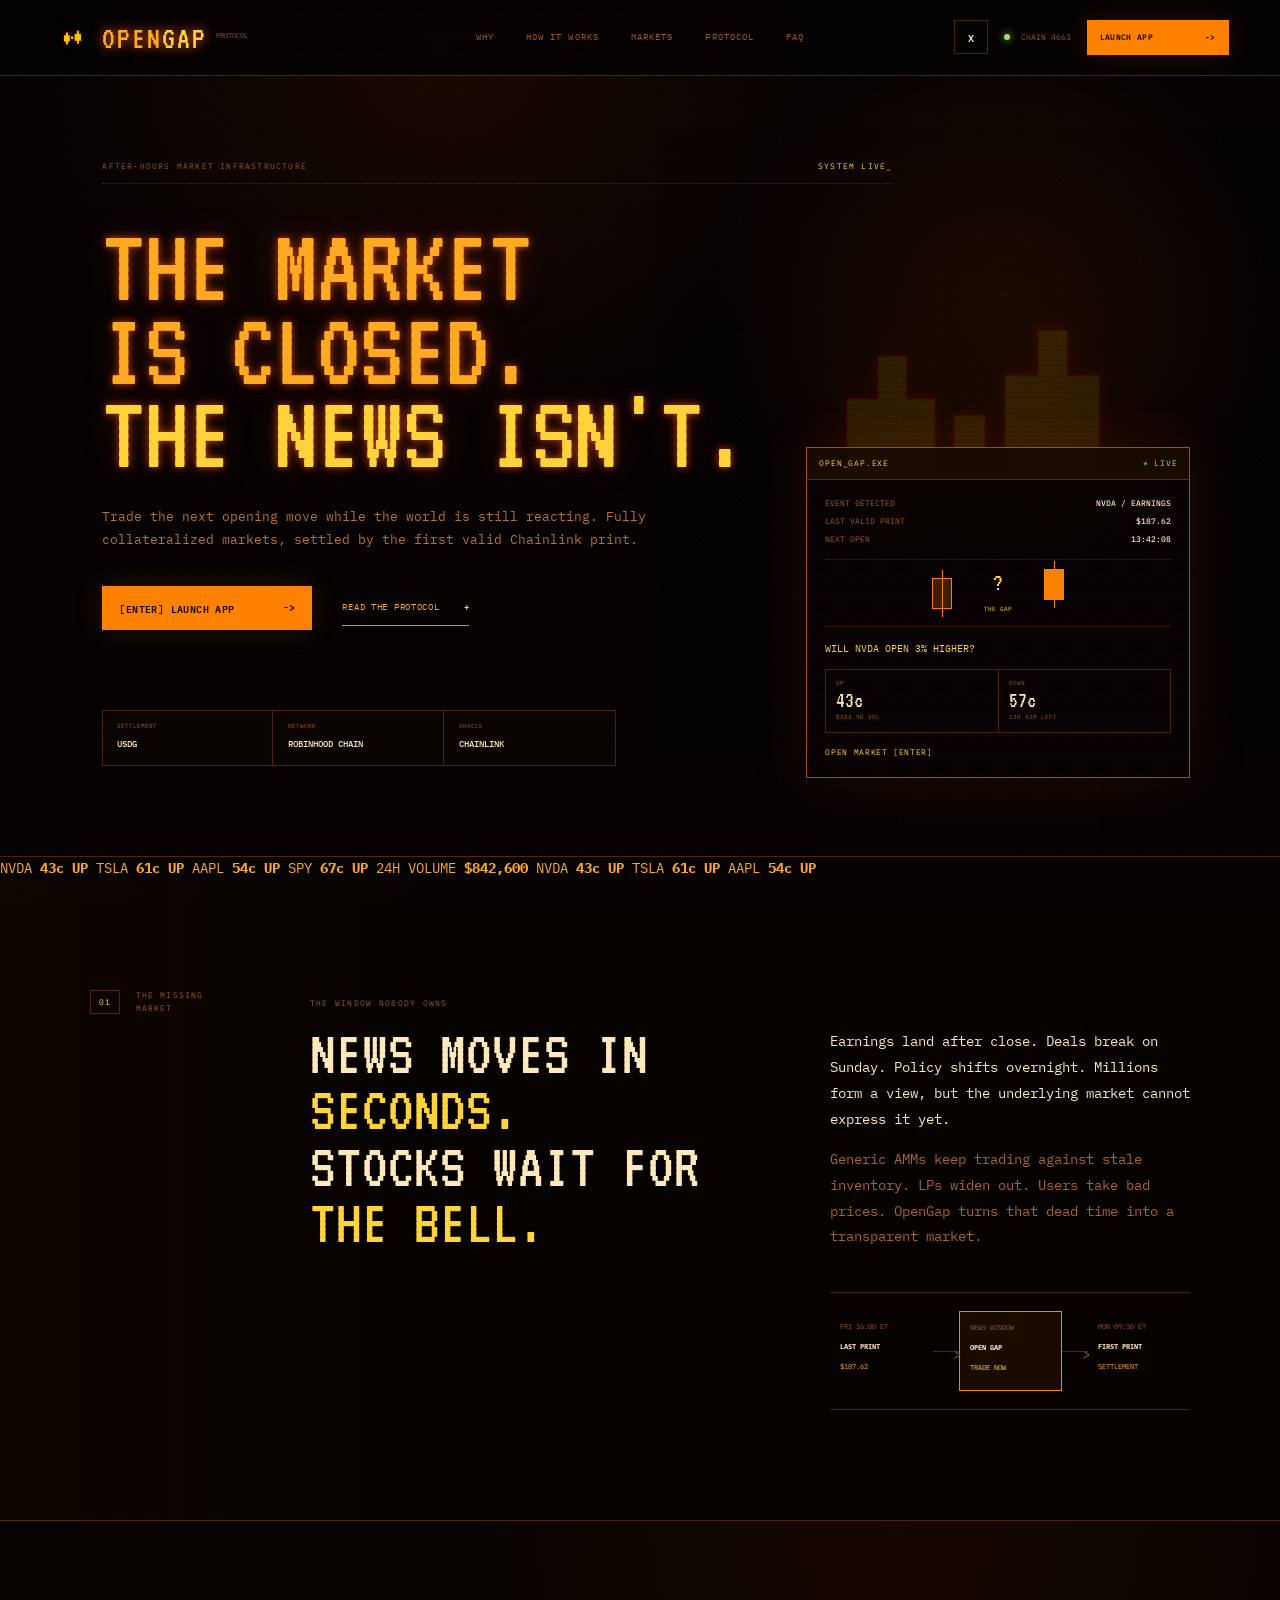
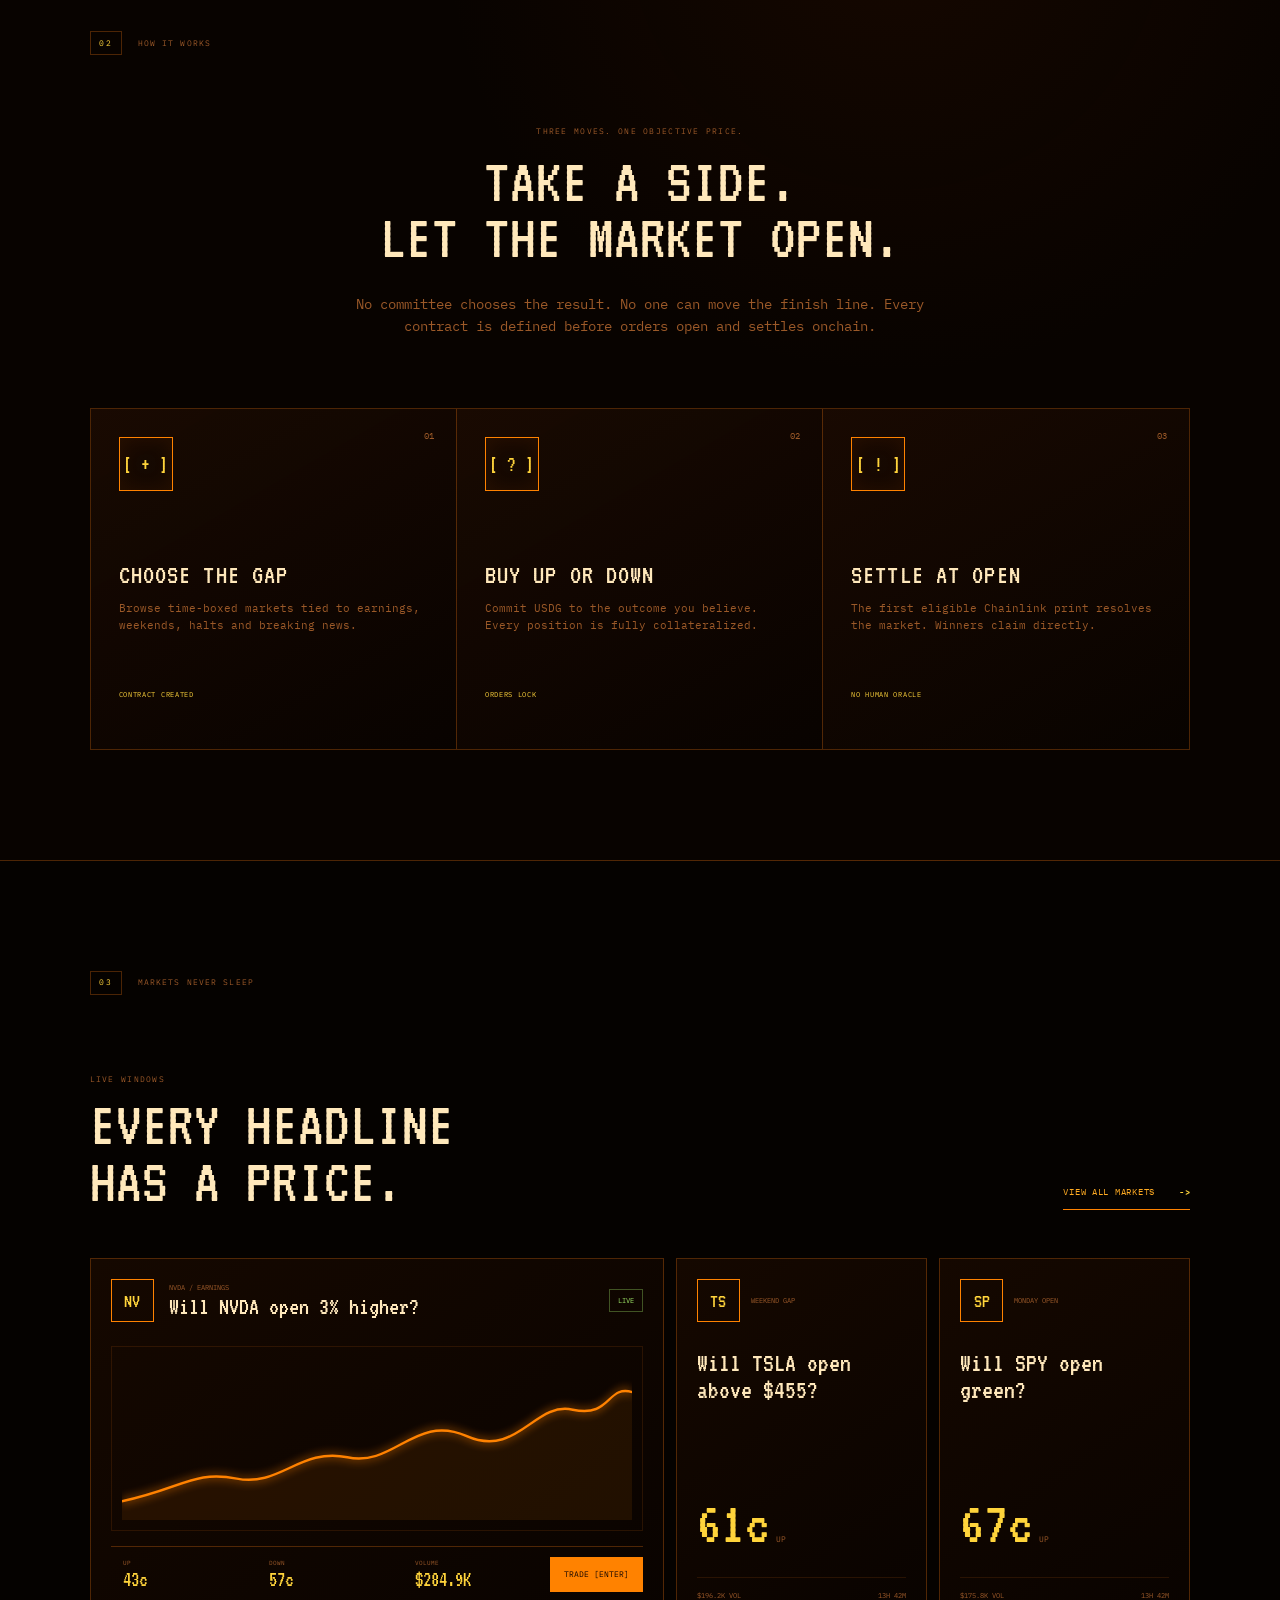
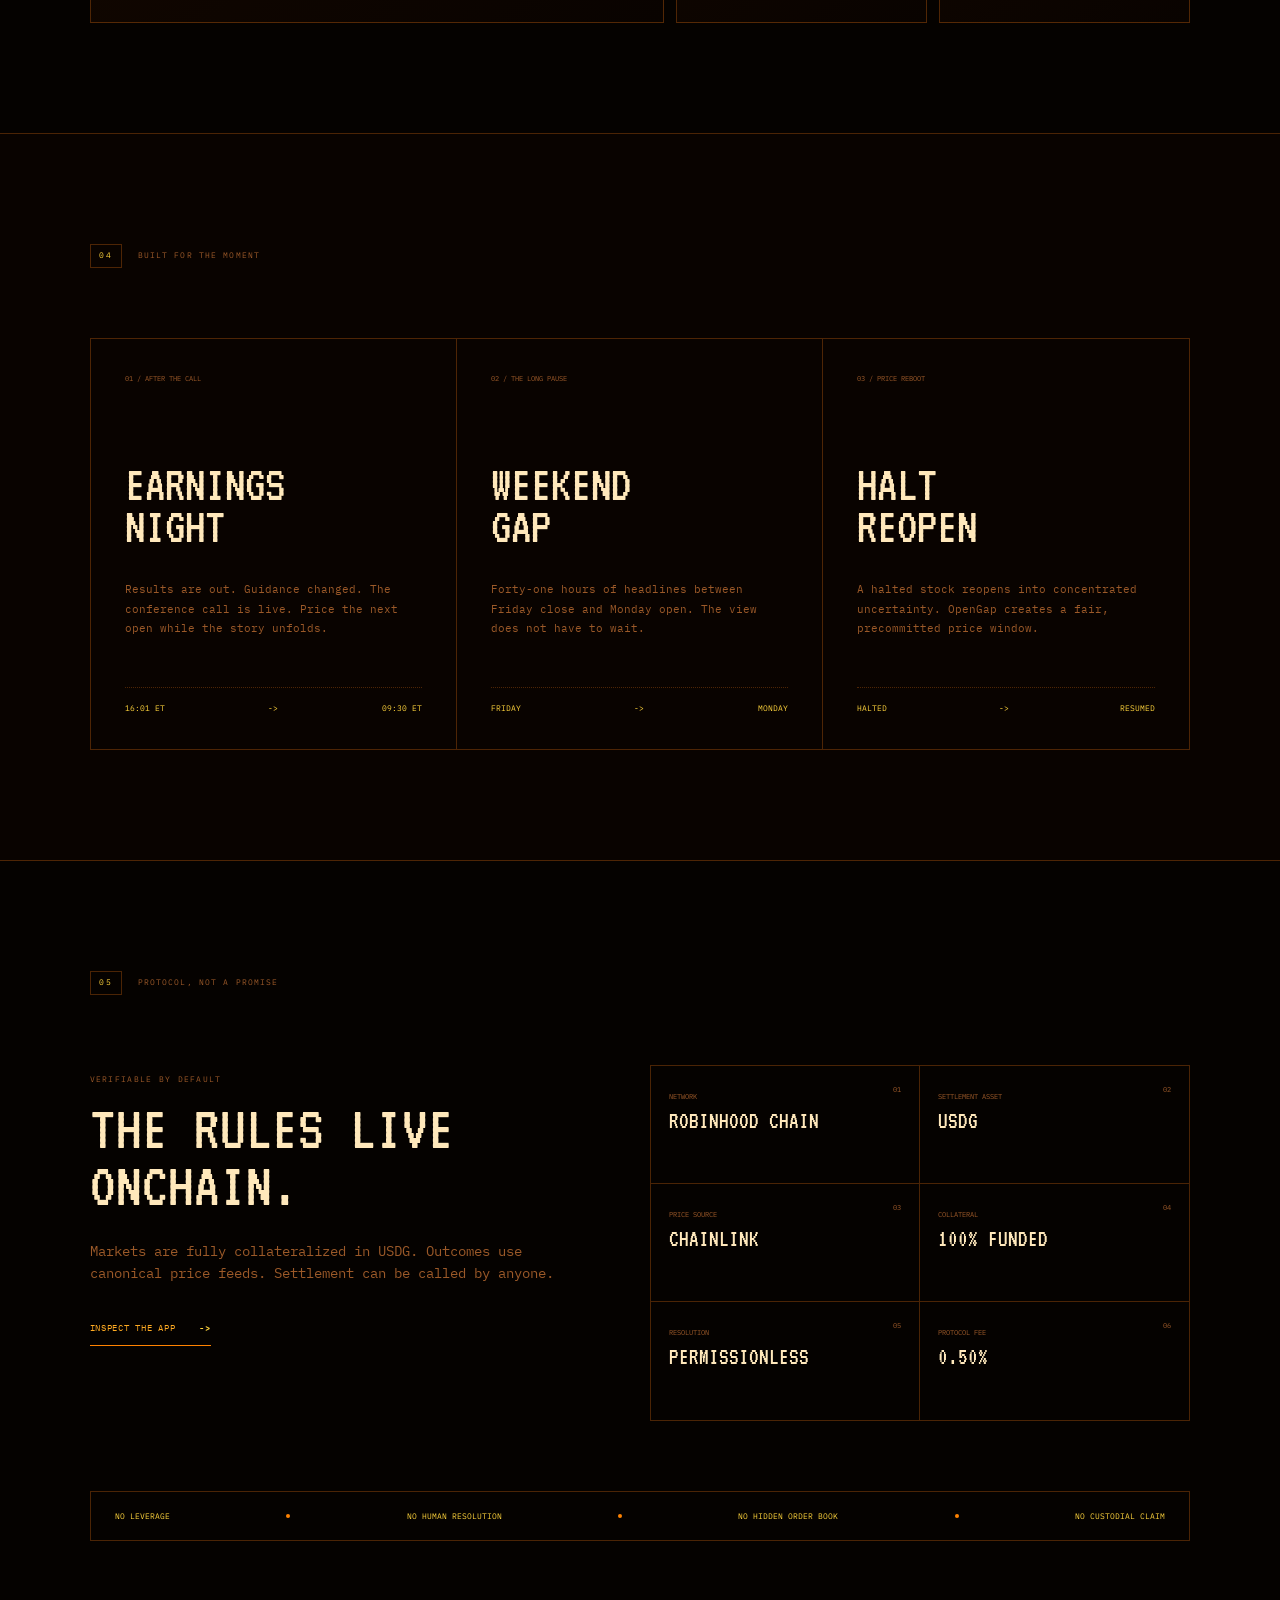
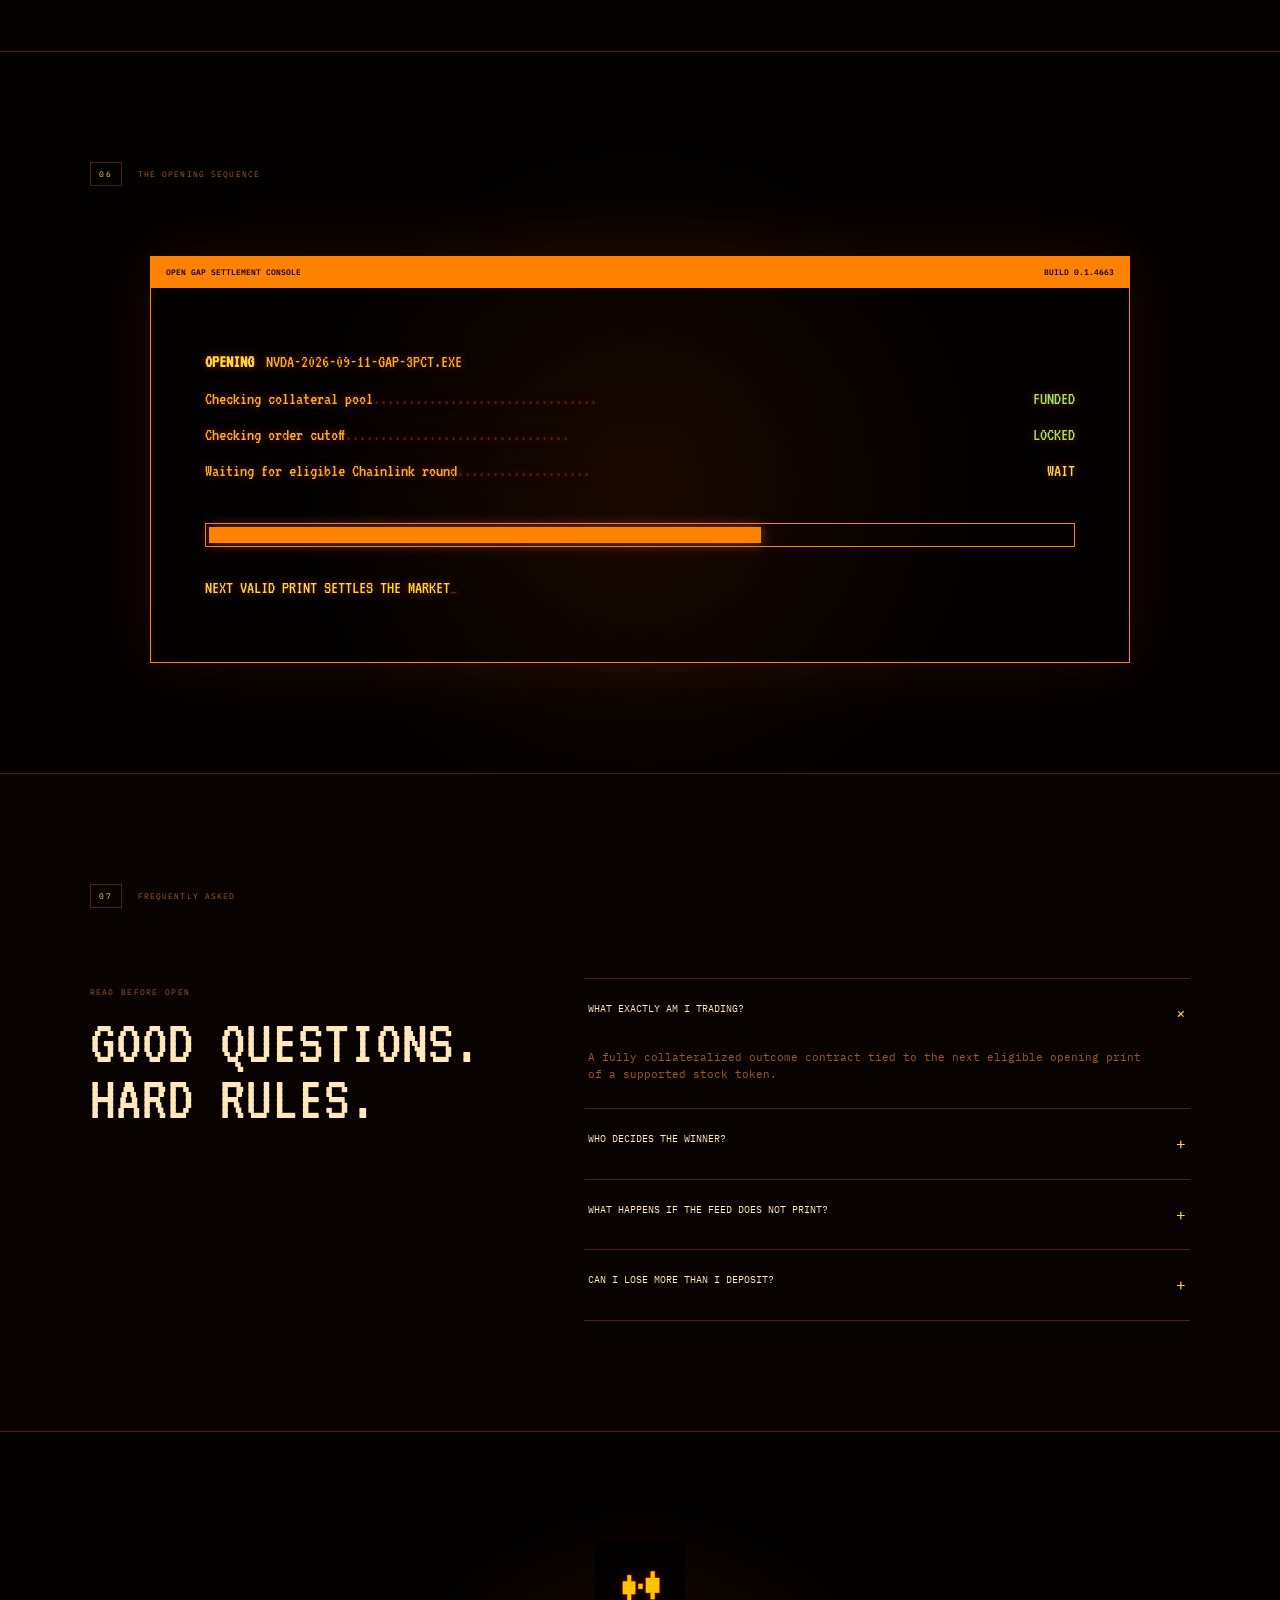
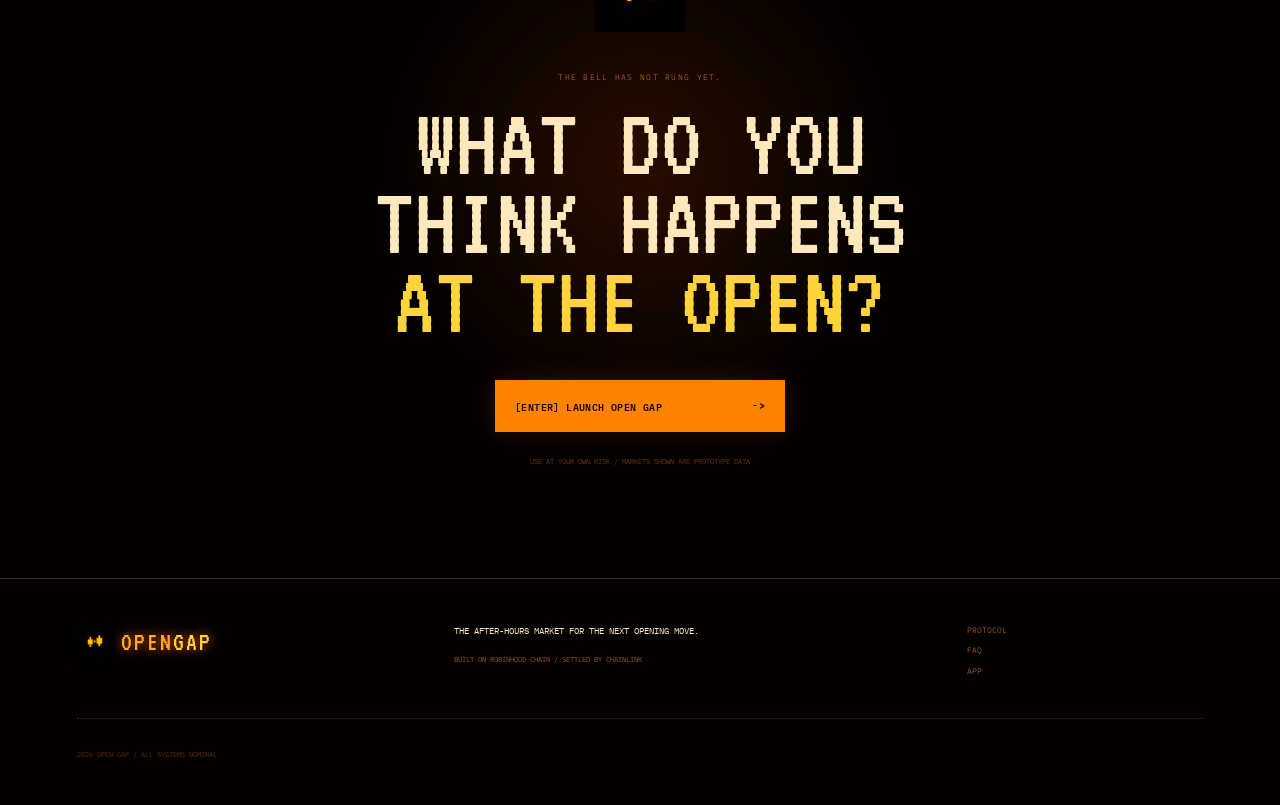
==== index.html @ 3e43564c "Initial OpenGap frontend" ====
<!doctype html>
<html lang="en">
<head>
  <meta charset="utf-8">
  <meta name="viewport" content="width=device-width,initial-scale=1">
  <meta name="theme-color" content="#070300">
  <meta name="description"
    content="OpenGap is the after-hours market for the next opening move.">
  <title>OPEN GAP | The market is closed. The news isn't.</title>
  <link rel="preconnect" href="https://fonts.googleapis.com">
  <link rel="preconnect" href="https://fonts.gstatic.com" crossorigin>
  <link
    href="https://fonts.googleapis.com/css2?family=IBM+Plex+Mono:wght@400;500;600&family=VT323&display=swap"
    rel="stylesheet">
  <link rel="stylesheet" href="landing.css">
</head>
<body>
  <div class="grain" aria-hidden="true"></div>
  <header class="site-header">
    <a class="logo" href="#top">
      <img src="OpenGap.png" alt="">
      <span>OPEN<b>GAP</b></span>
      <small>PROTOCOL</small>
    </a>
    <nav class="desktop-nav" aria-label="Primary navigation">
      <a href="#why">WHY</a>
      <a href="#how">HOW IT WORKS</a>
      <a href="#markets">MARKETS</a>
      <a href="#protocol">PROTOCOL</a>
      <a href="#faq">FAQ</a>
    </nav>
    <div class="header-actions">
      <a class="x-link" href="https://x.com/opengapdotfun" target="_blank" rel="noopener noreferrer" aria-label="OpenGap on X">X</a>
      <span class="chain"><i></i> CHAIN 4663</span>
      <a class="launch small" href="app.html">LAUNCH APP <b>-></b></a>
      <button class="menu" id="menu" aria-label="Open menu">[=]</button>
    </div>
  </header>

  <main id="top">
    <section class="hero">
      <div class="hero-copy">
        <div class="system-line">
          <span>AFTER-HOURS MARKET INFRASTRUCTURE</span>
          <span class="blink">SYSTEM LIVE_</span>
        </div>
        <h1>THE MARKET<br>IS CLOSED.<br><em>THE NEWS ISN'T.</em></h1>
        <p class="hero-lede">
          Trade the next opening move while the world is still reacting.
          Fully collateralized markets, settled by the first valid
          Chainlink print.
        </p>
        <div class="hero-actions">
          <a class="launch" href="app.html">[ENTER] LAUNCH APP <b>-></b></a>
          <a class="text-link" href="#how">READ THE PROTOCOL <b>+</b></a>
        </div>
        <div class="hero-proof">
          <div><small>SETTLEMENT</small><strong>USDG</strong></div>
          <div><small>NETWORK</small><strong>ROBINHOOD CHAIN</strong></div>
          <div><small>ORACLE</small><strong>CHAINLINK</strong></div>
        </div>
      </div>

      <div class="hero-terminal" aria-label="Live market preview">
        <div class="terminal-bar">
          <span>OPEN_GAP.EXE</span>
          <span class="terminal-status">* LIVE</span>
        </div>
        <div class="terminal-screen">
          <div class="boot-row">
            <span>EVENT DETECTED</span><b>NVDA / EARNINGS</b>
          </div>
          <div class="boot-row">
            <span>LAST VALID PRINT</span><b>$187.62</b>
          </div>
          <div class="boot-row">
            <span>NEXT OPEN</span><b id="hero-countdown">13:42:08</b>
          </div>
          <div class="gap-viz">
            <div class="candle close-candle"><i></i></div>
            <div class="gap-label"><span>?</span><small>THE GAP</small></div>
            <div class="candle open-candle"><i></i></div>
          </div>
          <p>WILL NVDA OPEN 3% HIGHER?</p>
          <div class="odds-preview">
            <div><small>UP</small><strong>43c</strong><span>$284.9K VOL</span></div>
            <div><small>DOWN</small><strong>57c</strong><span>13H 42M LEFT</span></div>
          </div>
          <a href="app.html">OPEN MARKET [ENTER]</a>
        </div>
      </div>
    </section>

    <div class="ticker" aria-hidden="true">
      <div>
        <span>NVDA <b>43c UP</b></span>
        <span>TSLA <b>61c UP</b></span>
        <span>AAPL <b>54c UP</b></span>
        <span>SPY <b>67c UP</b></span>
        <span>24H VOLUME <b>$842,600</b></span>
        <span>NVDA <b>43c UP</b></span>
        <span>TSLA <b>61c UP</b></span>
        <span>AAPL <b>54c UP</b></span>
      </div>
    </div>
    <section class="section problem" id="why">
      <div class="section-label">
        <span>01</span>
        <p>THE MISSING MARKET</p>
      </div>
      <div class="problem-copy reveal">
        <p class="overline">THE WINDOW NOBODY OWNS</p>
        <h2>NEWS MOVES IN<br><em>SECONDS.</em><br>STOCKS WAIT FOR<br><em>THE BELL.</em></h2>
      </div>
      <div class="problem-body reveal">
        <p>
          Earnings land after close. Deals break on Sunday.
          Policy shifts overnight. Millions form a view,
          but the underlying market cannot express it yet.
        </p>
        <p>
          Generic AMMs keep trading against stale inventory.
          LPs widen out. Users take bad prices.
          OpenGap turns that dead time into a transparent market.
        </p>
        <div class="window-diagram">
          <div><small>FRI 16:00 ET</small><b>LAST PRINT</b><span>$187.62</span></div>
          <i></i>
          <div class="active"><small>NEWS WINDOW</small><b>OPEN GAP</b><span>TRADE NOW</span></div>
          <i></i>
          <div><small>MON 09:30 ET</small><b>FIRST PRINT</b><span>SETTLEMENT</span></div>
        </div>
      </div>
    </section>

    <section class="section how" id="how">
      <div class="section-label">
        <span>02</span>
        <p>HOW IT WORKS</p>
      </div>
      <div class="section-intro reveal">
        <p class="overline">THREE MOVES. ONE OBJECTIVE PRICE.</p>
        <h2>TAKE A SIDE.<br>LET THE MARKET OPEN.</h2>
        <p>
          No committee chooses the result. No one can move the finish line.
          Every contract is defined before orders open and settles onchain.
        </p>
      </div>
      <div class="steps">
        <article class="reveal">
          <span class="step-number">01</span>
          <div class="step-icon">[ + ]</div>
          <h3>CHOOSE THE GAP</h3>
          <p>
            Browse time-boxed markets tied to earnings, weekends,
            halts and breaking news.
          </p>
          <small>CONTRACT CREATED</small>
        </article>
        <article class="reveal">
          <span class="step-number">02</span>
          <div class="step-icon">[ ? ]</div>
          <h3>BUY UP OR DOWN</h3>
          <p>
            Commit USDG to the outcome you believe.
            Every position is fully collateralized.
          </p>
          <small>ORDERS LOCK</small>
        </article>
        <article class="reveal">
          <span class="step-number">03</span>
          <div class="step-icon">[ ! ]</div>
          <h3>SETTLE AT OPEN</h3>
          <p>
            The first eligible Chainlink print resolves the market.
            Winners claim directly.
          </p>
          <small>NO HUMAN ORACLE</small>
        </article>
      </div>
    </section>

    <section class="section market-showcase" id="markets">
      <div class="section-label">
        <span>03</span>
        <p>MARKETS NEVER SLEEP</p>
      </div>
      <div class="market-heading reveal">
        <div>
          <p class="overline">LIVE WINDOWS</p>
          <h2>EVERY HEADLINE<br>HAS A PRICE.</h2>
        </div>
        <a class="text-link" href="app.html">VIEW ALL MARKETS <b>-></b></a>
      </div>
      <div class="market-grid">
        <article class="featured reveal">
          <div class="card-top">
            <span class="asset-chip">NV</span>
            <div><small>NVDA / EARNINGS</small><b>Will NVDA open 3% higher?</b></div>
            <span class="live-pill">LIVE</span>
          </div>
          <div class="mini-chart">
            <svg viewBox="0 0 600 130" preserveAspectRatio="none">
              <path class="fill"
                d="M0 115C70 105 85 90 135 97S210 72 265 80
                S345 45 405 63S485 35 530 42S570 22 600 28L600 130H0Z"/>
              <path class="stroke"
                d="M0 115C70 105 85 90 135 97S210 72 265 80
                S345 45 405 63S485 35 530 42S570 22 600 28"/>
            </svg>
          </div>
          <div class="market-bottom">
            <div><small>UP</small><strong>43c</strong></div>
            <div><small>DOWN</small><strong>57c</strong></div>
            <div><small>VOLUME</small><strong>$284.9K</strong></div>
            <a href="app.html">TRADE [ENTER]</a>
          </div>
        </article>
        <article class="market-card reveal">
          <div><span class="asset-chip">TS</span><small>WEEKEND GAP</small></div>
          <h3>Will TSLA open above $455?</h3>
          <div class="market-odds"><strong>61c</strong><span>UP</span></div>
          <footer><span>$196.2K VOL</span><span>13H 42M</span></footer>
        </article>
        <article class="market-card reveal">
          <div><span class="asset-chip">SP</span><small>MONDAY OPEN</small></div>
          <h3>Will SPY open green?</h3>
          <div class="market-odds"><strong>67c</strong><span>UP</span></div>
          <footer><span>$175.8K VOL</span><span>13H 42M</span></footer>
        </article>
      </div>
    </section>
    <section class="section moments">
      <div class="section-label">
        <span>04</span>
        <p>BUILT FOR THE MOMENT</p>
      </div>
      <div class="moment-grid">
        <article class="reveal">
          <small>01 / AFTER THE CALL</small>
          <h3>EARNINGS<br>NIGHT</h3>
          <p>
            Results are out. Guidance changed. The conference call is live.
            Price the next open while the story unfolds.
          </p>
          <div class="moment-time">16:01 ET <span>-></span> 09:30 ET</div>
        </article>
        <article class="reveal">
          <small>02 / THE LONG PAUSE</small>
          <h3>WEEKEND<br>GAP</h3>
          <p>
            Forty-one hours of headlines between Friday close
            and Monday open. The view does not have to wait.
          </p>
          <div class="moment-time">FRIDAY <span>-></span> MONDAY</div>
        </article>
        <article class="reveal">
          <small>03 / PRICE REBOOT</small>
          <h3>HALT<br>REOPEN</h3>
          <p>
            A halted stock reopens into concentrated uncertainty.
            OpenGap creates a fair, precommitted price window.
          </p>
          <div class="moment-time">HALTED <span>-></span> RESUMED</div>
        </article>
      </div>
    </section>

    <section class="section protocol" id="protocol">
      <div class="section-label">
        <span>05</span>
        <p>PROTOCOL, NOT A PROMISE</p>
      </div>
      <div class="protocol-grid">
        <div class="protocol-copy reveal">
          <p class="overline">VERIFIABLE BY DEFAULT</p>
          <h2>THE RULES LIVE<br>ONCHAIN.</h2>
          <p>
            Markets are fully collateralized in USDG.
            Outcomes use canonical price feeds.
            Settlement can be called by anyone.
          </p>
          <a class="text-link" href="app.html">INSPECT THE APP <b>-></b></a>
        </div>
        <div class="specs reveal">
          <div><span>01</span><p>NETWORK</p><strong>ROBINHOOD CHAIN</strong></div>
          <div><span>02</span><p>SETTLEMENT ASSET</p><strong>USDG</strong></div>
          <div><span>03</span><p>PRICE SOURCE</p><strong>CHAINLINK</strong></div>
          <div><span>04</span><p>COLLATERAL</p><strong>100% FUNDED</strong></div>
          <div><span>05</span><p>RESOLUTION</p><strong>PERMISSIONLESS</strong></div>
          <div><span>06</span><p>PROTOCOL FEE</p><strong>0.50%</strong></div>
        </div>
      </div>
      <div class="security-strip reveal">
        <span>NO LEVERAGE</span>
        <i></i><span>NO HUMAN RESOLUTION</span>
        <i></i><span>NO HIDDEN ORDER BOOK</span>
        <i></i><span>NO CUSTODIAL CLAIM</span>
      </div>
    </section>

    <section class="section terminal-story">
      <div class="section-label">
        <span>06</span>
        <p>THE OPENING SEQUENCE</p>
      </div>
      <div class="boot-window reveal">
        <div class="boot-head">
          <span>OPEN GAP SETTLEMENT CONSOLE</span>
          <span>BUILD 0.1.4663</span>
        </div>
        <div class="boot-body">
          <p><b>OPENING</b> NVDA-2026-09-11-GAP-3PCT.EXE</p>
          <p>Checking collateral pool
            <span>................................</span><em>FUNDED</em></p>
          <p>Checking order cutoff
            <span>................................</span><em>LOCKED</em></p>
          <p>Waiting for eligible Chainlink round
            <span>...................</span><em class="wait">WAIT</em></p>
          <div class="progress"><i></i></div>
          <p class="prompt">NEXT VALID PRINT SETTLES THE MARKET<span>_</span></p>
        </div>
      </div>
    </section>
    <section class="section faq" id="faq">
      <div class="section-label">
        <span>07</span>
        <p>FREQUENTLY ASKED</p>
      </div>
      <div class="faq-layout">
        <div class="reveal">
          <p class="overline">READ BEFORE OPEN</p>
          <h2>GOOD QUESTIONS.<br>HARD RULES.</h2>
        </div>
        <div class="questions">
          <details open class="reveal">
            <summary>WHAT EXACTLY AM I TRADING?<span>+</span></summary>
            <p>
              A fully collateralized outcome contract tied to the
              next eligible opening print of a supported stock token.
            </p>
          </details>
          <details class="reveal">
            <summary>WHO DECIDES THE WINNER?<span>+</span></summary>
            <p>
              The contract reads the predefined Chainlink price feed.
              No administrator manually chooses an outcome.
            </p>
          </details>
          <details class="reveal">
            <summary>WHAT HAPPENS IF THE FEED DOES NOT PRINT?<span>+</span></summary>
            <p>
              The market enters its timeout path and collateral
              becomes refundable under the market's published rules.
            </p>
          </details>
          <details class="reveal">
            <summary>CAN I LOSE MORE THAN I DEPOSIT?<span>+</span></summary>
            <p>
              No. Positions are fully funded. There is no margin
              and no debt attached to an outcome position.
            </p>
          </details>
        </div>
      </div>
    </section>

    <section class="final-cta">
      <img src="OpenGap.png" alt="" class="cta-mark">
      <p class="overline">THE BELL HAS NOT RUNG YET.</p>
      <h2>WHAT DO YOU<br>THINK HAPPENS<br><em>AT THE OPEN?</em></h2>
      <a class="launch large" href="app.html">[ENTER] LAUNCH OPEN GAP <b>-></b></a>
      <small>USE AT YOUR OWN RISK / MARKETS SHOWN ARE PROTOTYPE DATA</small>
    </section>
  </main>

  <footer class="site-footer">
    <a class="logo footer-logo" href="#top">
      <img src="OpenGap.png" alt="">
      <span>OPEN<b>GAP</b></span>
    </a>
    <div>
      <p>THE AFTER-HOURS MARKET FOR THE NEXT OPENING MOVE.</p>
      <span>BUILT ON ROBINHOOD CHAIN / SETTLED BY CHAINLINK</span>
    </div>
    <nav>
      <a href="#how">PROTOCOL</a>
      <a href="#faq">FAQ</a>
      <a href="app.html">APP</a>
    </nav>
    <span class="copyright">2026 OPEN GAP / ALL SYSTEMS NOMINAL</span>
  </footer>

  <div class="mobile-nav" id="mobile-nav">
    <button id="menu-close">[X] CLOSE</button>
    <a href="#why">WHY</a>
    <a href="#how">HOW IT WORKS</a>
    <a href="#markets">MARKETS</a>
    <a href="#protocol">PROTOCOL</a>
    <a href="#faq">FAQ</a>
    <a class="launch" href="app.html">LAUNCH APP -></a>
  </div>
  <script src="landing.js"></script>
</body>
</html>
---- landing.css ----
:root {
  --black:#050200;
  --deep:#0c0400;
  --panel:#120700;
  --amber:#ff8200;
  --hot:#ffab22;
  --yellow:#ffd43b;
  --cream:#ffe8bb;
  --muted:#9b5928;
  --line:rgba(255,126,18,.28);
  --faint:rgba(255,126,18,.12);
  --green:#9de465;
  --display:"VT323",monospace;
  --mono:"IBM Plex Mono",monospace;
}
* { box-sizing:border-box; }
html { scroll-behavior:smooth; }
body {
  margin:0;
  min-width:320px;
  color:var(--hot);
  background:var(--black);
  font:14px/1.6 var(--mono);
}
a { color:inherit; text-decoration:none; }
button { font:inherit; color:inherit; cursor:pointer; }
.grain {
  position:fixed;
  inset:0;
  pointer-events:none;
  z-index:100;
  opacity:.13;
  background:
    repeating-linear-gradient(
      to bottom,
      transparent 0,
      transparent 3px,
      rgba(255,130,0,.13) 4px
    );
}
.grain:after {
  content:"";
  position:absolute;
  inset:0;
  opacity:.11;
  background-image:
    repeating-radial-gradient(#fff 0,#000 1px,transparent 2px);
  background-size:5px 5px;
}
.site-header {
  height:76px;
  padding:0 clamp(20px,4vw,60px);
  display:grid;
  grid-template-columns:1fr auto 1fr;
  align-items:center;
  border-bottom:1px solid var(--line);
  background:rgba(5,2,0,.88);
  backdrop-filter:blur(12px);
  position:fixed;
  z-index:50;
  top:0;
  left:0;
  right:0;
}
.logo {
  width:max-content;
  display:flex;
  align-items:center;
  gap:9px;
}
.logo img {
  width:42px;
  height:42px;
  object-fit:cover;
}
.logo>span {
  font:32px/1 var(--display);
  letter-spacing:2px;
  text-shadow:0 0 12px #ff6700;
}
.logo>span b {
  color:var(--yellow);
  font-weight:400;
}
.logo small {
  color:var(--muted);
  font-size:7px;
  align-self:flex-start;
  margin-top:13px;
}
.desktop-nav {
  display:flex;
  align-items:center;
  gap:32px;
}
.desktop-nav a {
  color:var(--muted);
  font-size:9px;
  letter-spacing:.12em;
}
.desktop-nav a:hover { color:var(--yellow); }
.header-actions {
  justify-self:end;
  display:flex;
  align-items:center;
  gap:16px;
}
.chain {
  color:var(--muted);
  font-size:8px;
}
.chain i {
  display:inline-block;
  width:6px;
  height:6px;
  border-radius:50%;
  margin-right:6px;
  background:var(--green);
  box-shadow:0 0 8px var(--green);
  animation:pulse 1.8s infinite;
}
.x-link {
  width:34px;
  height:34px;
  display:grid;
  place-items:center;
  border:1px solid var(--line);
  color:var(--cream);
  font-size:10px;
  font-weight:600;
}
.x-link:hover {
  border-color:var(--amber);
  color:#150600;
  background:var(--amber);
}
.launch {
  display:inline-flex;
  justify-content:space-between;
  align-items:center;
  gap:26px;
  min-width:210px;
  padding:13px 16px;
  color:#150600;
  background:var(--amber);
  border:1px solid var(--amber);
  font-size:10px;
  font-weight:600;
  letter-spacing:.04em;
  box-shadow:0 0 28px rgba(255,105,0,.16);
}
.launch:hover {
  background:var(--yellow);
  border-color:var(--yellow);
  box-shadow:0 0 35px rgba(255,160,0,.28);
}
.launch.small {
  min-width:142px;
  padding:10px 12px;
  font-size:8px;
}
.menu {
  display:none;
  border:1px solid var(--amber);
  background:transparent;
  width:38px;
  height:36px;
}
.hero {
  min-height:790px;
  padding:
    clamp(160px,17vh,205px)
    clamp(24px,8vw,125px)
    90px;
  position:relative;
  overflow:hidden;
  border-bottom:1px solid var(--line);
  background:
    radial-gradient(circle at 78% 36%,rgba(142,46,0,.2),transparent 25%),
    radial-gradient(circle at 35% 5%,rgba(95,29,0,.22),transparent 35%);
}
.hero:after {
  content:"";
  position:absolute;
  right:3%;
  top:19%;
  width:min(43vw,570px);
  aspect-ratio:1;
  background:url("OpenGap.png") center/contain no-repeat;
  opacity:.11;
  filter:saturate(1.4);
  transform:scale(1.12);
}
.hero-copy {
  position:relative;
  z-index:2;
  max-width:1040px;
}
.system-line {
  max-width:790px;
  padding-bottom:10px;
  display:flex;
  justify-content:space-between;
  border-bottom:1px dotted var(--line);
  color:var(--muted);
  font-size:8px;
  letter-spacing:.15em;
}
.blink {
  color:var(--yellow);
  animation:blink 1.1s steps(1) infinite;
}
.hero h1 {
  margin:42px 0 28px;
  color:var(--hot);
  font:clamp(70px,8.5vw,138px)/.77 var(--display);
  font-weight:400;
  letter-spacing:-.01em;
  text-shadow:
    0 0 9px rgba(255,90,0,.72),
    0 0 36px rgba(255,76,0,.22);
}
.hero h1 em {
  color:var(--yellow);
  font-style:normal;
}
.hero-lede {
  max-width:660px;
  margin:0;
  color:#ba7139;
  font-size:13px;
  line-height:1.8;
}
.hero-actions {
  display:flex;
  align-items:center;
  gap:30px;
  margin-top:34px;
}
.text-link {
  color:var(--hot);
  font-size:9px;
  letter-spacing:.08em;
  border-bottom:1px solid var(--line);
  padding-bottom:4px;
}
.text-link b { color:var(--yellow); }
.text-link:hover { color:var(--yellow); }
.hero-proof {
  margin-top:80px;
  display:flex;
  gap:1px;
  width:max-content;
  border:1px solid var(--line);
}
.hero-proof div {
  min-width:170px;
  padding:11px 14px;
  border-right:1px solid var(--line);
  background:rgba(11,4,0,.75);
}
.hero-proof div:last-child { border:0; }
.hero-proof small {
  display:block;
  color:var(--muted);
  font-size:6px;
}
.hero-proof strong {
  color:var(--cream);
  font-size:9px;
  font-weight:500;
}
.hero-terminal {
  position:absolute;
  z-index:3;
  right:clamp(24px,7vw,105px);
  bottom:78px;
  width:min(30vw,430px);
  border:1px solid rgba(255,130,0,.62);
  background:rgba(8,3,0,.94);
  box-shadow:0 0 60px rgba(255,72,0,.12);
}
.terminal-bar {
  display:flex;
  justify-content:space-between;
  padding:9px 12px;
  border-bottom:1px solid var(--line);
  color:var(--yellow);
  background:rgba(255,120,0,.07);
  font-size:8px;
  letter-spacing:.1em;
}
.terminal-status { color:var(--green); }
.terminal-screen { padding:17px 18px 18px; }
.boot-row {
  display:grid;
  grid-template-columns:1fr auto;
  gap:15px;
  margin-bottom:5px;
  color:var(--muted);
  font-size:8px;
}
.boot-row b { color:var(--cream); font-weight:500; }
.gap-viz {
  height:68px;
  margin:14px 0;
  display:flex;
  align-items:center;
  justify-content:center;
  gap:32px;
  border-top:1px dotted var(--line);
  border-bottom:1px dotted var(--line);
}
.candle {
  width:20px;
  height:31px;
  position:relative;
  border:1px solid var(--amber);
  background:rgba(255,130,0,.22);
}
.candle i {
  position:absolute;
  width:1px;
  height:47px;
  left:9px;
  top:-9px;
  background:var(--amber);
}
.open-candle { transform:translateY(-9px); background:var(--amber); }
.gap-label { text-align:center; color:var(--yellow); }
.gap-label span { display:block; font:25px/1 var(--display); }
.gap-label small { font-size:6px; }
.terminal-screen>p {
  margin:0 0 12px;
  color:var(--yellow);
  font-size:10px;
}
.odds-preview {
  display:grid;
  grid-template-columns:1fr 1fr;
  margin-bottom:13px;
  border:1px solid var(--line);
}
.odds-preview div { padding:9px 10px; }
.odds-preview div+div { border-left:1px solid var(--line); }
.odds-preview small,.odds-preview span { display:block; color:var(--muted); font-size:6px; }
.odds-preview strong { color:var(--cream); font:22px var(--display); font-weight:400; }
.terminal-screen>a {
  display:block;
  color:var(--yellow);
  font-size:8px;
  letter-spacing:.08em;
}
.terminal-screen>a:hover { color:var(--cream); }
.tape {
  height:40px;
  overflow:hidden;
  display:flex;
  align-items:center;
  border-bottom:1px solid var(--line);
  background:#0a0300;
}
.tape>div {
  display:flex;
  gap:52px;
  width:max-content;
  white-space:nowrap;
  animation:ticker 32s linear infinite;
  font-size:8px;
  letter-spacing:.06em;
}
.tape span { color:var(--muted); }
.tape b,.tape i { color:var(--yellow); font-style:normal; }
.section {
  padding:110px clamp(24px,7vw,105px);
  border-bottom:1px solid var(--line);
}
.section-label {
  margin-bottom:70px;
  display:flex;
  align-items:center;
  gap:16px;
  color:var(--muted);
  font-size:8px;
  letter-spacing:.14em;
}
.section-label span {
  width:32px;
  height:24px;
  display:grid;
  place-items:center;
  border:1px solid var(--line);
  color:var(--yellow);
}
.section-label p { margin:0; }
.overline {
  color:var(--muted);
  font-size:8px;
  letter-spacing:.16em;
}
.problem {
  display:grid;
  grid-template-columns:150px 1.25fr 1fr;
  gap:70px;
  background:
    linear-gradient(90deg,rgba(29,9,0,.4),transparent 35%),
    var(--black);
}
.problem .section-label {
  align-self:start;
  margin:0;
}
.problem-copy h2,
.section-intro h2,
.market-heading h2,
.protocol-copy h2,
.faq h2 {
  margin:16px 0 0;
  color:var(--cream);
  font:clamp(48px,5vw,76px)/.88 var(--display);
  font-weight:400;
}
.problem-copy h2 em {
  color:var(--yellow);
  font-style:normal;
}
.problem-body {
  color:#a76332;
  line-height:1.85;
}
.problem-body>p:first-child {
  color:var(--cream);
  margin-top:40px;
}
.window-diagram {
  margin-top:42px;
  padding:18px 0;
  display:grid;
  grid-template-columns:1fr 26px 1fr 26px 1fr;
  align-items:center;
  border-top:1px solid var(--line);
  border-bottom:1px solid var(--line);
}
.window-diagram div {
  min-height:80px;
  padding:10px;
}
.window-diagram small,
.window-diagram b,
.window-diagram span {
  display:block;
  font-size:7px;
}
.window-diagram small { color:var(--muted); }
.window-diagram b { margin:7px 0; color:var(--cream); }
.window-diagram span { color:var(--hot); }
.window-diagram i {
  height:1px;
  background:var(--line);
  position:relative;
}
.window-diagram i:after {
  content:">";
  position:absolute;
  right:-2px;
  top:-9px;
  color:var(--muted);
}
.window-diagram .active {
  background:rgba(255,117,0,.08);
  border:1px solid var(--amber);
}
.window-diagram .active span { color:var(--yellow); }
.how {
  background:
    radial-gradient(circle at 70% 0,rgba(100,30,0,.15),transparent 35%),
    #080300;
}
.section-intro {
  max-width:760px;
  margin:0 auto 70px;
  text-align:center;
}
.section-intro>p:last-child {
  max-width:570px;
  margin:26px auto 0;
  color:var(--muted);
}
.steps {
  display:grid;
  grid-template-columns:repeat(3,1fr);
  max-width:1180px;
  margin:auto;
  border:1px solid var(--line);
}
.steps article {
  min-height:340px;
  padding:28px;
  position:relative;
  border-right:1px solid var(--line);
  background:linear-gradient(150deg,rgba(29,11,2,.8),rgba(8,3,0,.9));
}
.steps article:last-child { border:0; }
.step-number {
  position:absolute;
  top:20px;
  right:22px;
  color:var(--muted);
  font-size:9px;
}
.step-icon {
  width:54px;
  height:54px;
  display:grid;
  place-items:center;
  margin-bottom:70px;
  border:1px solid var(--amber);
  color:var(--yellow);
  font:22px var(--display);
  box-shadow:inset 0 0 20px rgba(255,110,0,.08);
}
.steps h3 {
  margin:0;
  color:var(--cream);
  font:28px var(--display);
  font-weight:400;
  letter-spacing:.04em;
}
.steps p {
  min-height:70px;
  color:var(--muted);
  font-size:11px;
}
.steps small {
  color:var(--yellow);
  font-size:7px;
  letter-spacing:.1em;
}
.market-showcase { background:#050200; }
.market-heading {
  margin-bottom:48px;
  display:flex;
  justify-content:space-between;
  align-items:end;
}
.market-heading h2 { margin-top:12px; }
.market-grid {
  display:grid;
  grid-template-columns:1.6fr .7fr .7fr;
  gap:12px;
}
.featured,
.market-card {
  border:1px solid var(--line);
  background:linear-gradient(145deg,#150800,#090300);
}
.featured { padding:20px; }
.card-top {
  display:grid;
  grid-template-columns:45px 1fr auto;
  align-items:center;
  gap:13px;
}
.asset-chip {
  width:43px;
  height:43px;
  display:grid;
  place-items:center;
  border:1px solid var(--amber);
  color:var(--yellow);
  font:20px var(--display);
}
.card-top small,
.card-top b {
  display:block;
}
.card-top small {
  color:var(--muted);
  font-size:7px;
}
.card-top b {
  color:var(--cream);
  font:25px var(--display);
  font-weight:400;
}
.live-pill {
  padding:5px 8px;
  color:var(--green);
  border:1px solid rgba(157,228,101,.35);
  font-size:7px;
}
.mini-chart {
  height:185px;
  margin:24px 0 15px;
  padding:10px;
  border:1px solid var(--faint);
}
.mini-chart svg {
  width:100%;
  height:100%;
}
.mini-chart .fill { fill:rgba(255,128,0,.09); }
.mini-chart .stroke {
  fill:none;
  stroke:var(--amber);
  stroke-width:2;
  filter:drop-shadow(0 0 4px var(--amber));
}
.market-bottom {
  display:grid;
  grid-template-columns:1fr 1fr 1fr auto;
  border-top:1px solid var(--line);
}
.market-bottom div { padding:12px; }
.market-bottom small,
.market-bottom strong {
  display:block;
}
.market-bottom small {
  color:var(--muted);
  font-size:6px;
}
.market-bottom strong {
  color:var(--yellow);
  font:21px var(--display);
}
.market-bottom a {
  align-self:center;
  padding:11px 14px;
  color:#120500;
  background:var(--amber);
  font-size:8px;
}
.market-card {
  padding:20px;
  display:flex;
  flex-direction:column;
}
.market-card>div:first-child {
  display:flex;
  align-items:center;
  gap:11px;
}
.market-card>div small {
  color:var(--muted);
  font-size:7px;
}
.market-card h3 {
  min-height:95px;
  color:var(--cream);
  font:27px/1 var(--display);
  font-weight:400;
}
.market-odds {
  margin:auto 0;
  display:flex;
  align-items:baseline;
  gap:7px;
}
.market-odds strong {
  color:var(--yellow);
  font:60px var(--display);
}
.market-odds span {
  color:var(--muted);
  font-size:8px;
}
.market-card footer {
  display:flex;
  justify-content:space-between;
  padding-top:12px;
  border-top:1px solid var(--faint);
  color:var(--muted);
  font-size:7px;
}
.moments { background:#090300; }
.moment-grid {
  display:grid;
  grid-template-columns:repeat(3,1fr);
  border:1px solid var(--line);
}
.moment-grid article {
  min-height:410px;
  padding:34px;
  border-right:1px solid var(--line);
  display:flex;
  flex-direction:column;
}
.moment-grid article:last-child { border:0; }
.moment-grid article>small {
  color:var(--muted);
  font-size:7px;
}
.moment-grid h3 {
  color:var(--cream);
  font:clamp(44px,4vw,66px)/.83 var(--display);
  font-weight:400;
  margin:80px 0 20px;
}
.moment-grid p {
  color:var(--muted);
  font-size:11px;
  line-height:1.8;
}
.moment-time {
  margin-top:auto;
  padding-top:14px;
  display:flex;
  justify-content:space-between;
  border-top:1px dotted var(--line);
  color:var(--yellow);
  font-size:8px;
}
.protocol-grid {
  display:grid;
  grid-template-columns:1fr 1.15fr;
  gap:90px;
}
.protocol-copy>p:not(.overline) {
  max-width:470px;
  margin:26px 0;
  color:var(--muted);
}
.text-link {
  display:inline-flex;
  gap:24px;
  padding:10px 0;
  border-bottom:1px solid var(--amber);
  color:var(--hot);
  font-size:9px;
}
.text-link:hover { color:var(--yellow); }
.specs {
  display:grid;
  grid-template-columns:1fr 1fr;
  border:1px solid var(--line);
}
.specs div {
  min-height:118px;
  padding:18px;
  border-right:1px solid var(--line);
  border-bottom:1px solid var(--line);
}
.specs div:nth-child(2n) { border-right:0; }
.specs div:nth-last-child(-n+2) { border-bottom:0; }
.specs span {
  float:right;
  color:var(--muted);
  font-size:7px;
}
.specs p {
  color:var(--muted);
  font-size:7px;
}
.specs strong {
  color:var(--cream);
  font:24px var(--display);
  font-weight:400;
}
.security-strip {
  margin-top:70px;
  padding:18px 24px;
  display:flex;
  justify-content:space-between;
  align-items:center;
  border:1px solid var(--line);
  color:var(--yellow);
  font-size:8px;
}
.security-strip i {
  width:4px;
  height:4px;
  border-radius:50%;
  background:var(--amber);
}
.terminal-story {
  background:
    radial-gradient(circle at 50% 60%,rgba(255,83,0,.09),transparent 44%),
    #030100;
}
.boot-window {
  max-width:980px;
  margin:auto;
  border:1px solid var(--amber);
  box-shadow:0 0 60px rgba(255,74,0,.12);
}
.boot-head {
  padding:9px 15px;
  display:flex;
  justify-content:space-between;
  background:var(--amber);
  color:#170600;
  font-size:8px;
  font-weight:600;
}
.boot-body {
  min-height:360px;
  padding:54px;
  font:18px/1.8 var(--display);
  text-shadow:0 0 8px rgba(255,100,0,.5);
}
.boot-body p {
  display:flex;
  margin:4px 0;
}
.boot-body p>b {
  color:var(--yellow);
  margin-right:12px;
}
.boot-body p>span {
  overflow:hidden;
  flex:1;
  white-space:nowrap;
  color:#52250b;
}
.boot-body em {
  color:var(--green);
  font-style:normal;
}
.boot-body em.wait { color:var(--yellow); }
.progress {
  height:24px;
  margin:35px 0 18px;
  border:1px solid var(--amber);
  padding:3px;
}
.progress i {
  display:block;
  width:64%;
  height:100%;
  background:var(--amber);
  box-shadow:0 0 14px rgba(255,120,0,.5);
}
.boot-body .prompt {
  color:var(--yellow);
  margin-top:25px;
}
.boot-body .prompt span { animation:blink 1s steps(1) infinite; }
.faq { background:#080300; }
.faq-layout {
  display:grid;
  grid-template-columns:.8fr 1.2fr;
  gap:90px;
}
.questions details { border-top:1px solid var(--line); }
.questions details:last-child { border-bottom:1px solid var(--line); }
.questions summary {
  padding:22px 4px;
  display:flex;
  justify-content:space-between;
  color:var(--cream);
  font-size:10px;
  cursor:pointer;
  list-style:none;
}
.questions summary::-webkit-details-marker { display:none; }
.questions summary span {
  color:var(--yellow);
  font-size:16px;
}
.questions details[open] summary span { transform:rotate(45deg); }
.questions details p {
  max-width:620px;
  padding:0 30px 24px 4px;
  margin:0;
  color:var(--muted);
  font-size:11px;
}
.final-cta {
  min-height:720px;
  padding:110px 24px;
  text-align:center;
  position:relative;
  overflow:hidden;
  background:
    radial-gradient(circle at 50% 45%,rgba(116,34,0,.32),transparent 34%),
    #030100;
}
.cta-mark {
  width:90px;
  height:90px;
  object-fit:cover;
  margin-bottom:25px;
}
.final-cta h2 {
  margin:20px 0 40px;
  color:var(--cream);
  font:clamp(66px,8vw,118px)/.77 var(--display);
  font-weight:400;
}
.final-cta h2 em {
  color:var(--yellow);
  font-style:normal;
}
.launch.large {
  min-width:290px;
  padding:17px 19px;
}
.final-cta>small {
  display:block;
  margin-top:24px;
  color:#6e3618;
  font-size:7px;
}
.site-footer {
  min-height:190px;
  padding:45px clamp(24px,6vw,90px);
  display:grid;
  grid-template-columns:1fr 1.4fr .7fr;
  gap:40px;
  align-items:start;
  border-top:1px solid var(--line);
  background:#030100;
}
.footer-logo img { width:35px; height:35px; }
.footer-logo>span { font-size:27px; }
.site-footer p {
  max-width:400px;
  margin:0 0 8px;
  color:var(--cream);
  font-size:9px;
}
.site-footer div>span {
  color:var(--muted);
  font-size:7px;
}
.site-footer nav {
  display:grid;
  gap:8px;
  color:var(--muted);
  font-size:8px;
}
.site-footer nav a:hover { color:var(--yellow); }
.copyright {
  grid-column:1/-1;
  padding-top:30px;
  border-top:1px dotted var(--line);
  color:#5a2a12;
  font-size:7px;
}
.mobile-nav {
  display:none;
  position:fixed;
  inset:0;
  z-index:80;
  padding:24px;
  background:#080300;
}
.mobile-nav.open {
  display:flex;
  flex-direction:column;
  gap:12px;
}
.mobile-nav>a:not(.launch) {
  padding:14px 0;
  border-bottom:1px solid var(--line);
  color:var(--cream);
  font:28px var(--display);
}
.mobile-nav>button {
  align-self:flex-end;
  border:1px solid var(--amber);
  background:transparent;
  padding:9px 12px;
  font-size:9px;
}
.reveal {
  opacity:0;
  transform:translateY(16px);
  transition:opacity .7s ease,transform .7s ease;
}
.reveal.visible {
  opacity:1;
  transform:none;
}
@keyframes pulse { 50% { opacity:.25; } }
@keyframes blink { 50% { opacity:0; } }
@keyframes ticker { to { transform:translateX(-50%); } }
@media(max-width:1000px) {
  .hero-terminal { position:relative; right:auto; bottom:auto; width:100%; margin-top:45px; }
  .desktop-nav,.chain { display:none; }
  .site-header { grid-template-columns:1fr auto; }
  .menu { display:block; }
  .problem { grid-template-columns:1fr 1fr; }
  .problem .section-label { grid-column:1/-1; }
  .market-grid { grid-template-columns:1fr 1fr; }
  .featured { grid-column:1/-1; }
  .protocol-grid { gap:40px; }
}
@media(max-width:700px) {
  .site-header { height:64px; padding:0 14px; }
  .logo img { width:34px; height:34px; }
  .logo>span { font-size:27px; }
  .launch.small { display:none; }
  .hero {
    min-height:720px;
    padding:145px 20px 70px;
  }
  .hero-terminal { display:none; }
  .hero:after {
    width:320px;
    right:-110px;
    top:240px;
  }
  .system-line span:last-child { display:none; }
  .hero h1 { font-size:19vw; }
  .hero-lede { max-width:100%; }
  .hero-actions { flex-wrap:wrap; gap:20px; }
  .hero-actions .text-link { margin-right:20px; }
  .hero-proof { width:100%; display:grid; grid-template-columns:1fr 1fr; }
  .hero-proof div { min-width:0; }
.section { padding:80px 20px; }
  .section-label { margin-bottom:45px; }
  .problem { display:block; }
  .problem-body>p:first-child { margin-top:35px; }
  .window-diagram { grid-template-columns:1fr; gap:6px; }
  .window-diagram i { display:none; }
  .steps,.moment-grid { grid-template-columns:1fr; }
  .steps article,.moment-grid article {
    border-right:0;
    border-bottom:1px solid var(--line);
  }
  .market-heading { display:block; }
  .market-heading .text-link { margin-top:20px; }
  .market-grid { grid-template-columns:1fr; }
  .featured { grid-column:auto; }
  .market-bottom { grid-template-columns:repeat(2,1fr); }
  .protocol-grid,.faq-layout { grid-template-columns:1fr; }
  .protocol-grid,.faq-layout { gap:50px; }
  .security-strip { flex-wrap:wrap; gap:18px; }
  .boot-body { padding:25px 18px; font-size:14px; }
  .boot-body p>span { display:none; }
  .final-cta { min-height:650px; }
  .site-footer { grid-template-columns:1fr; }
  .copyright { grid-column:auto; }
}
@media(prefers-reduced-motion:reduce) {
  * { animation:none!important; scroll-behavior:auto!important; }
  .reveal { opacity:1; transform:none; }
}
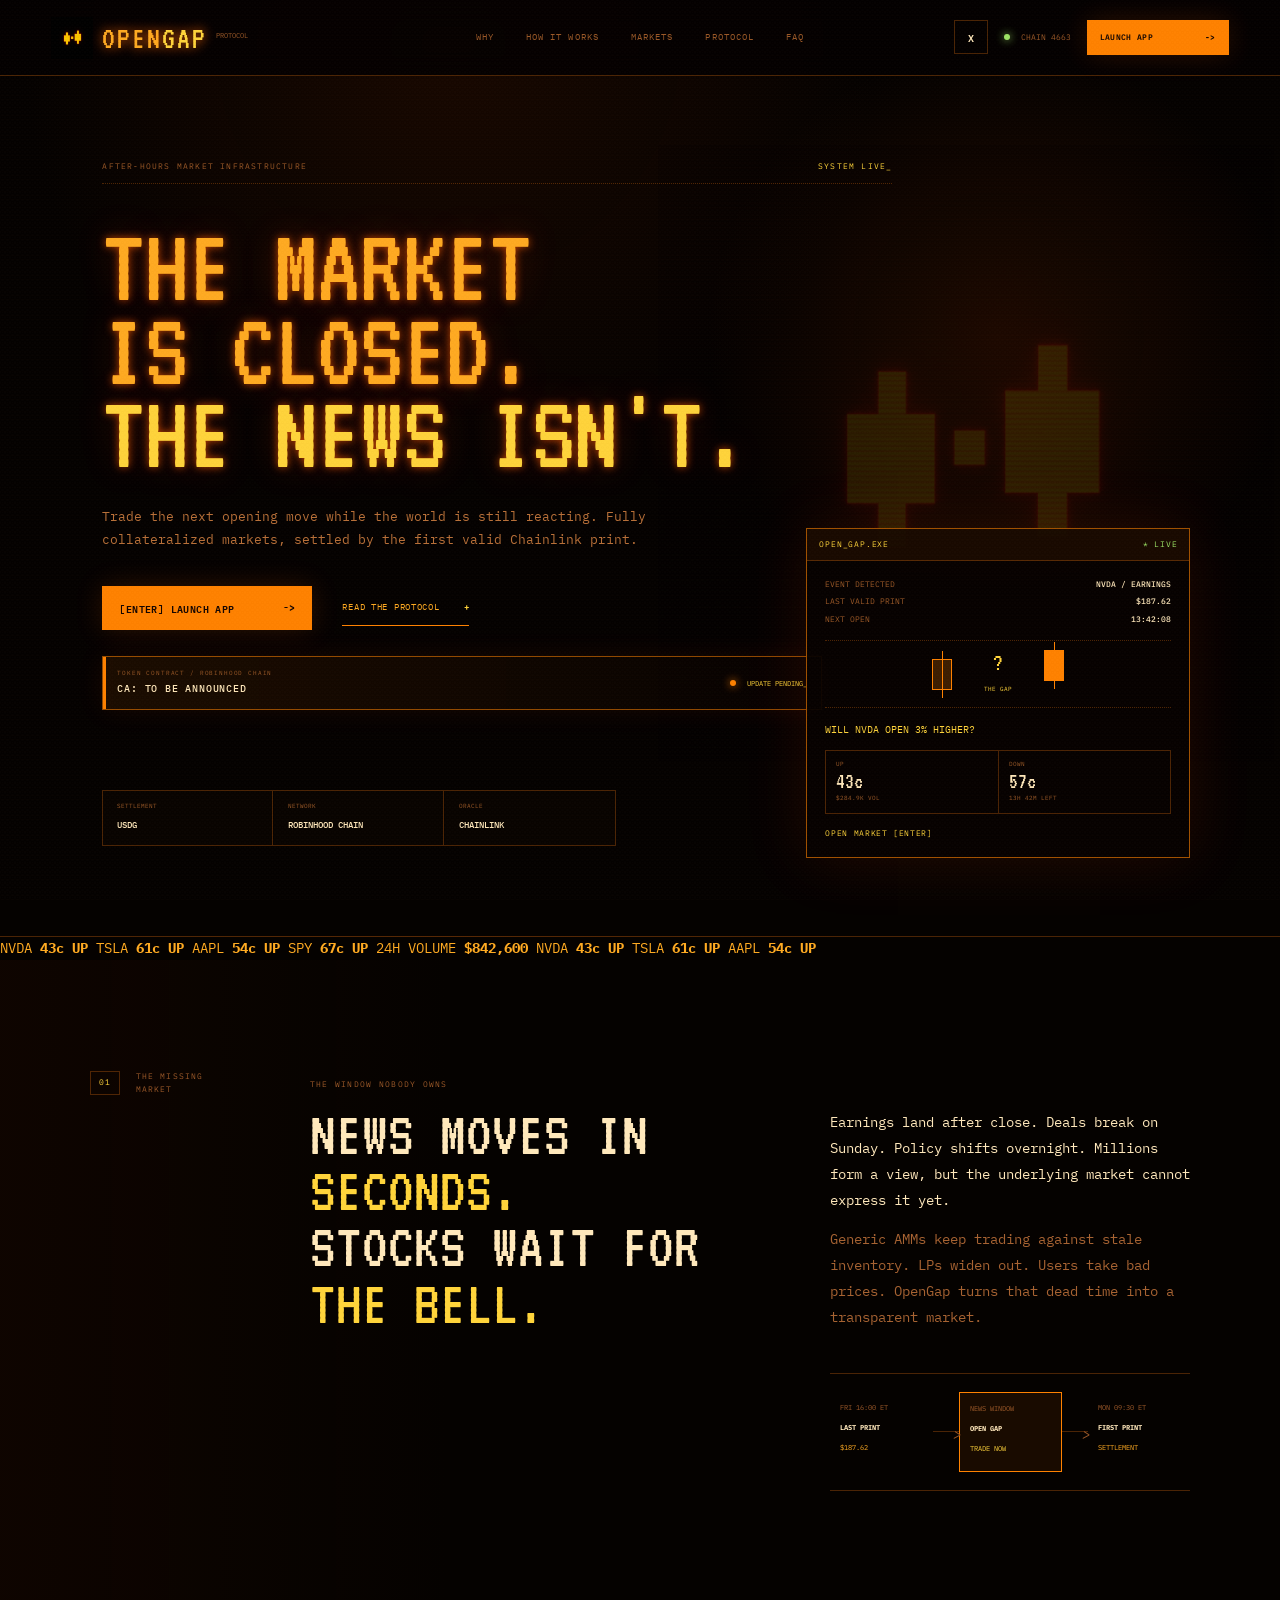
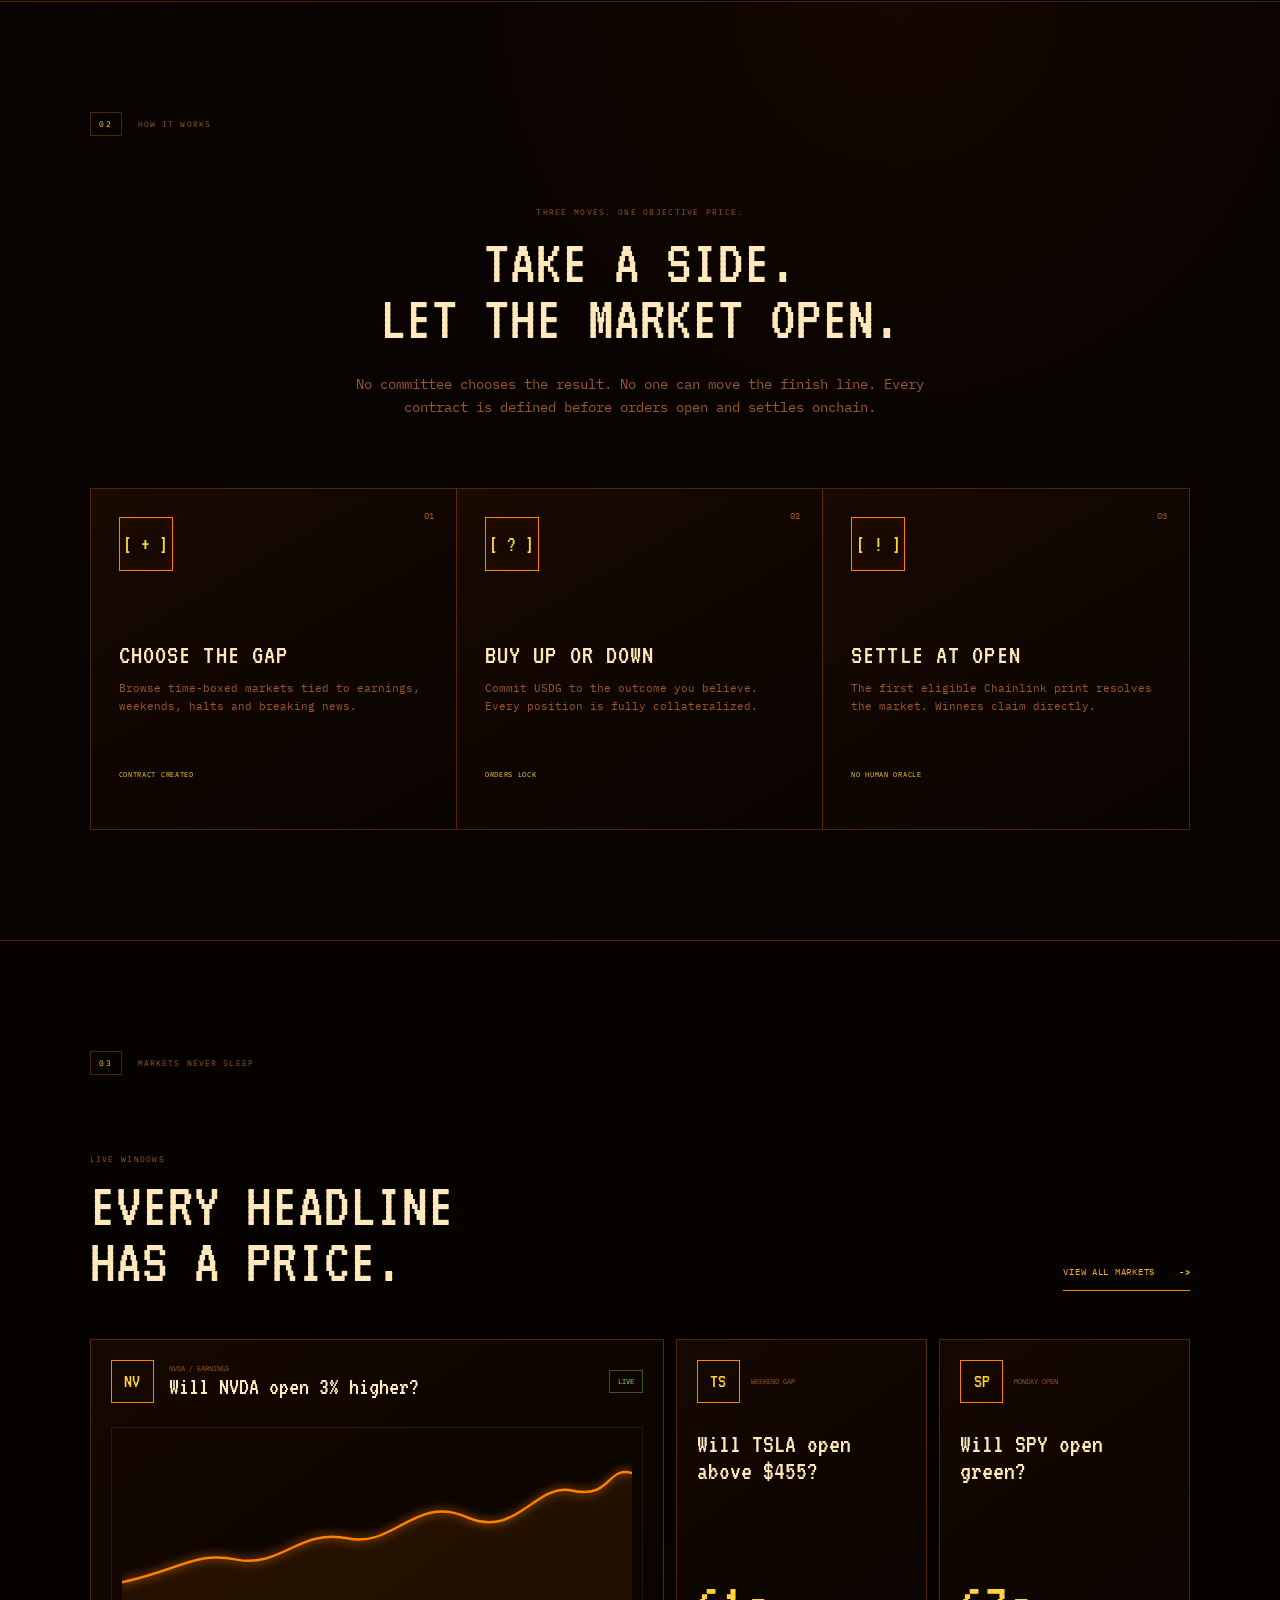
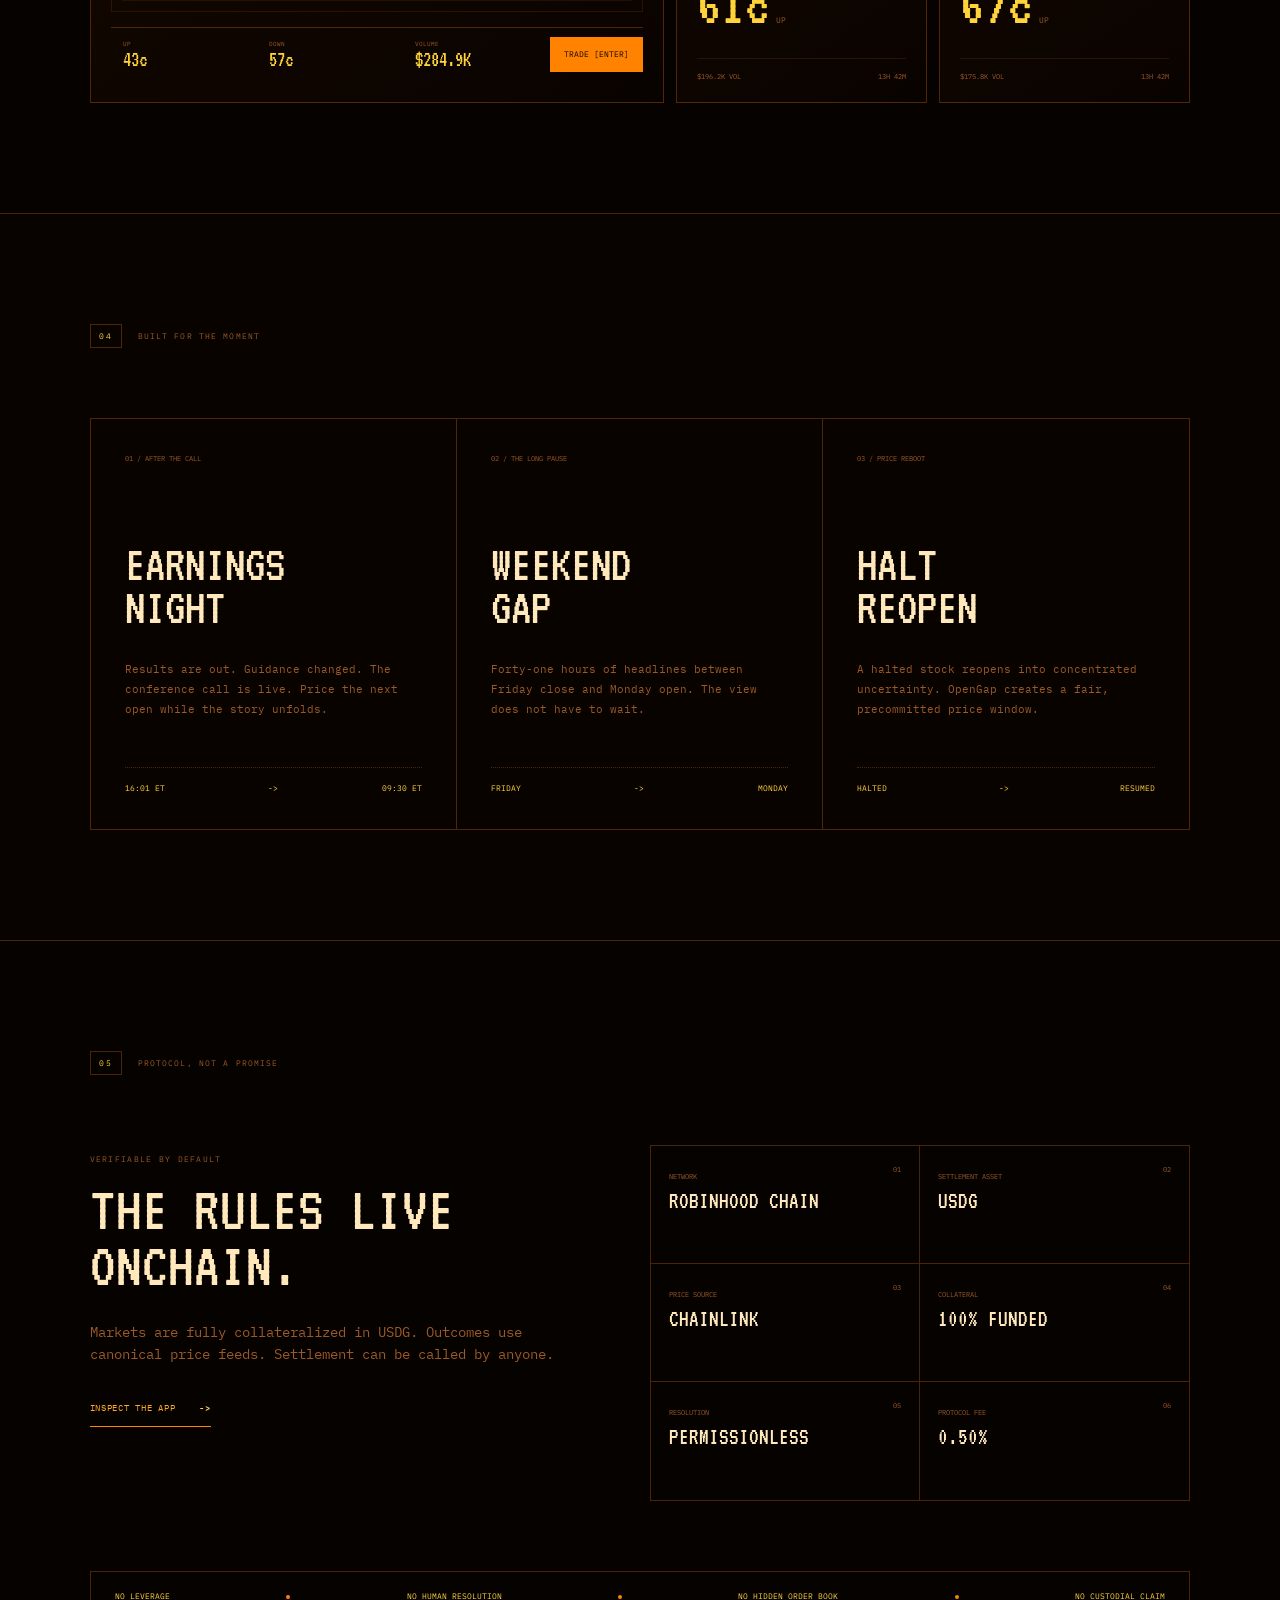
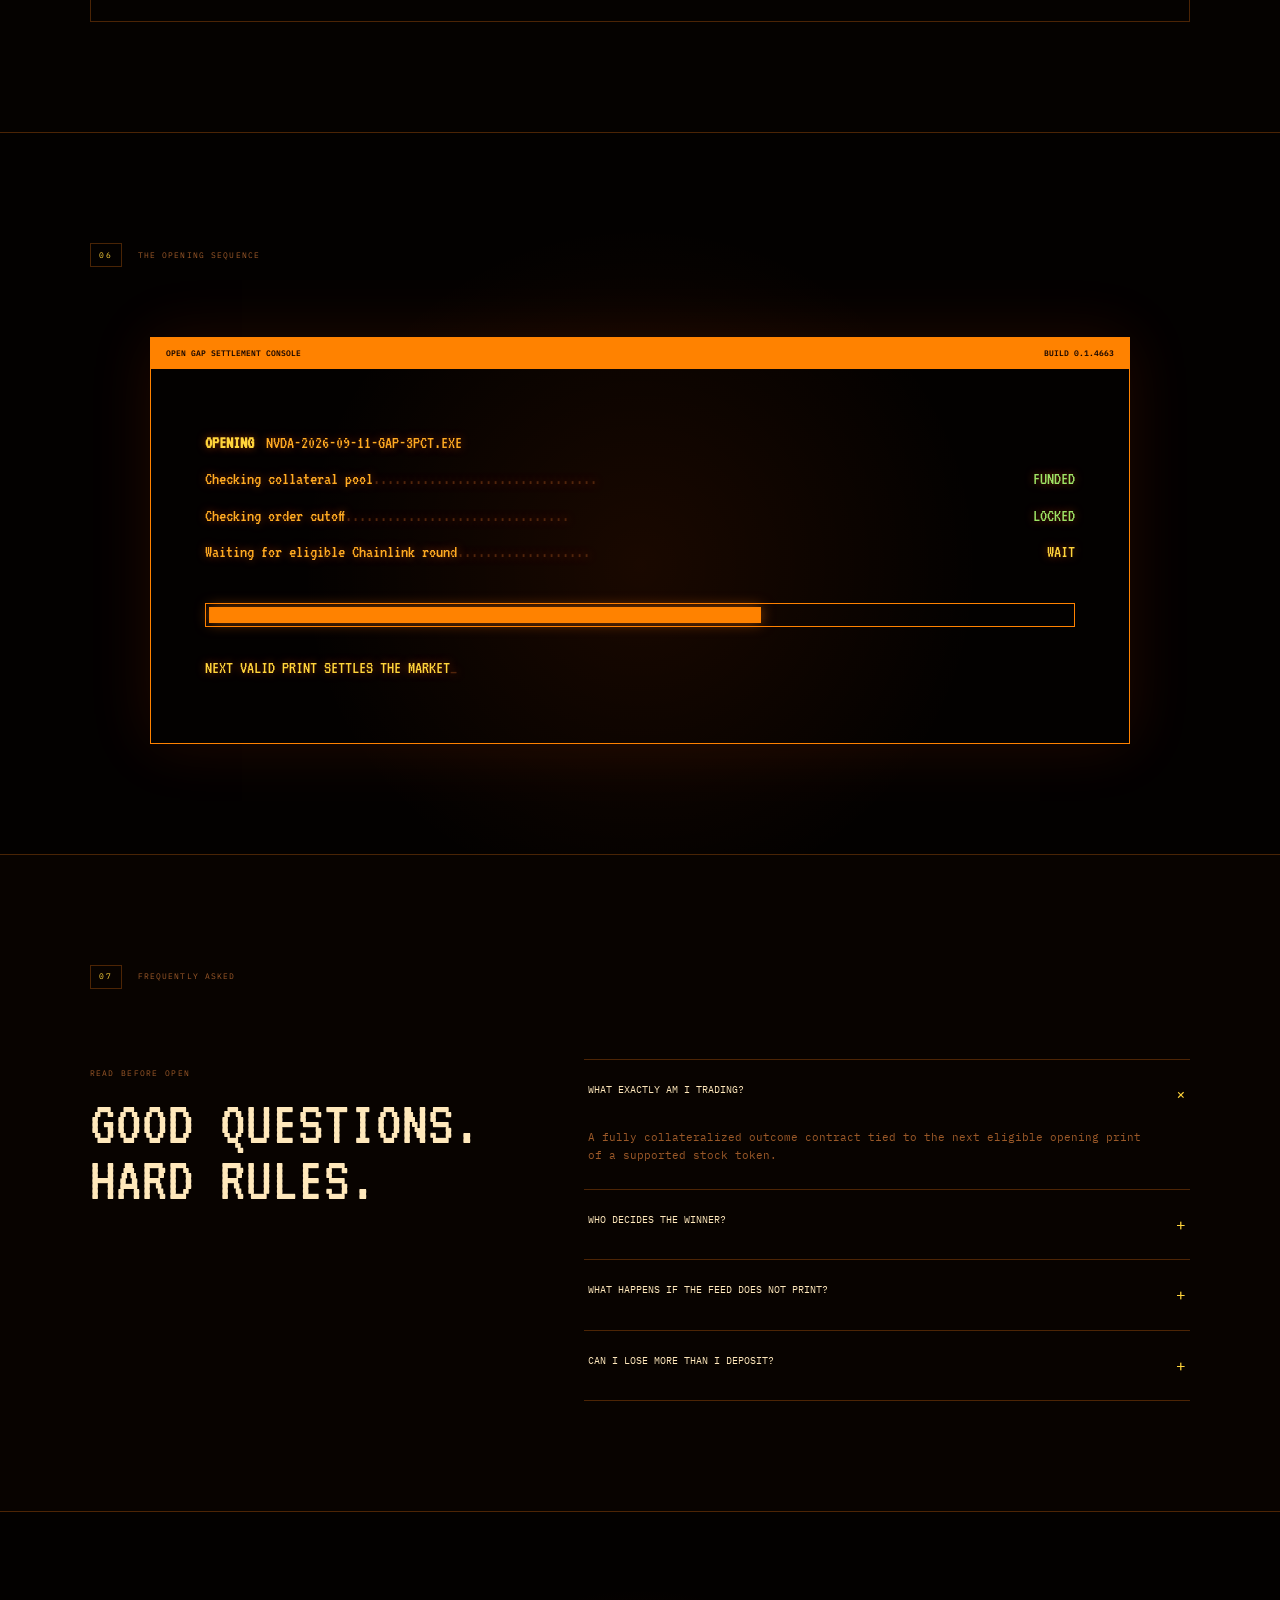
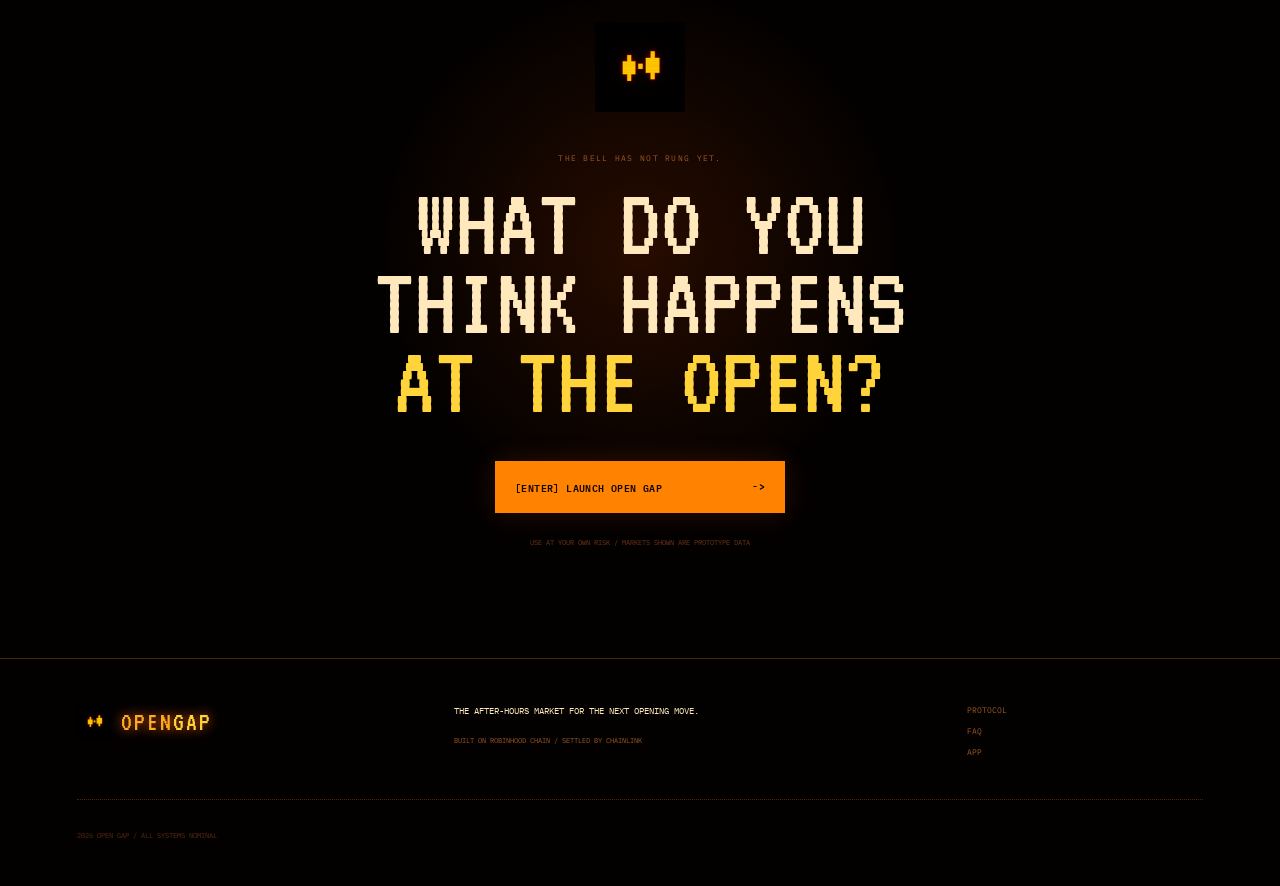
==== commit 1d467ddc: "Add favicon and token contract placeholder" ====
--- a/index.html
+++ b/index.html
@@ -3,6 +3,8 @@
 <head>
   <meta charset="utf-8">
   <meta name="viewport" content="width=device-width,initial-scale=1">
+<link rel="icon" type="image/png" sizes="32x32" href="favicon-32.png">
+<link rel="apple-touch-icon" sizes="180x180" href="apple-touch-icon.png">
   <meta name="theme-color" content="#070300">
   <meta name="description"
     content="OpenGap is the after-hours market for the next opening move.">
@@ -54,6 +56,13 @@
           <a class="launch" href="app.html">[ENTER] LAUNCH APP <b>-></b></a>
           <a class="text-link" href="#how">READ THE PROTOCOL <b>+</b></a>
         </div>
+        <div class="ca-box" aria-label="OpenGap token contract address">
+          <div>
+            <small>TOKEN CONTRACT / ROBINHOOD CHAIN</small>
+            <strong>CA: TO BE ANNOUNCED</strong>
+          </div>
+          <span><i></i> UPDATE PENDING_</span>
+        </div>
         <div class="hero-proof">
           <div><small>SETTLEMENT</small><strong>USDG</strong></div>
           <div><small>NETWORK</small><strong>ROBINHOOD CHAIN</strong></div>
--- a/landing.css
+++ b/landing.css
@@ -246,6 +246,49 @@
 }
 .text-link b { color:var(--yellow); }
 .text-link:hover { color:var(--yellow); }
+.ca-box {
+  width:min(720px,100%);
+  margin-top:26px;
+  padding:12px 14px;
+  display:grid;
+  grid-template-columns:1fr auto;
+  align-items:center;
+  gap:18px;
+  border:1px solid rgba(255,130,0,.55);
+  background:linear-gradient(90deg,rgba(255,119,0,.09),rgba(7,2,0,.82));
+  box-shadow:inset 3px 0 var(--amber),0 0 28px rgba(255,90,0,.08);
+}
+.ca-box small,
+.ca-box strong {
+  display:block;
+}
+.ca-box small {
+  color:var(--muted);
+  font-size:6px;
+  letter-spacing:.14em;
+}
+.ca-box strong {
+  margin-top:3px;
+  color:var(--cream);
+  font-size:10px;
+  font-weight:500;
+  letter-spacing:.08em;
+}
+.ca-box>span {
+  color:var(--yellow);
+  font-size:7px;
+  white-space:nowrap;
+}
+.ca-box>span i {
+  width:6px;
+  height:6px;
+  margin-right:7px;
+  display:inline-block;
+  border-radius:50%;
+  background:var(--amber);
+  box-shadow:0 0 8px var(--amber);
+  animation:pulse 1.8s infinite;
+}
 .hero-proof {
   margin-top:80px;
   display:flex;
@@ -988,6 +1031,7 @@
   .protocol-grid { gap:40px; }
 }
 @media(max-width:700px) {
+  .ca-box { grid-template-columns:1fr; gap:8px; }
   .site-header { height:64px; padding:0 14px; }
   .logo img { width:34px; height:34px; }
   .logo>span { font-size:27px; }
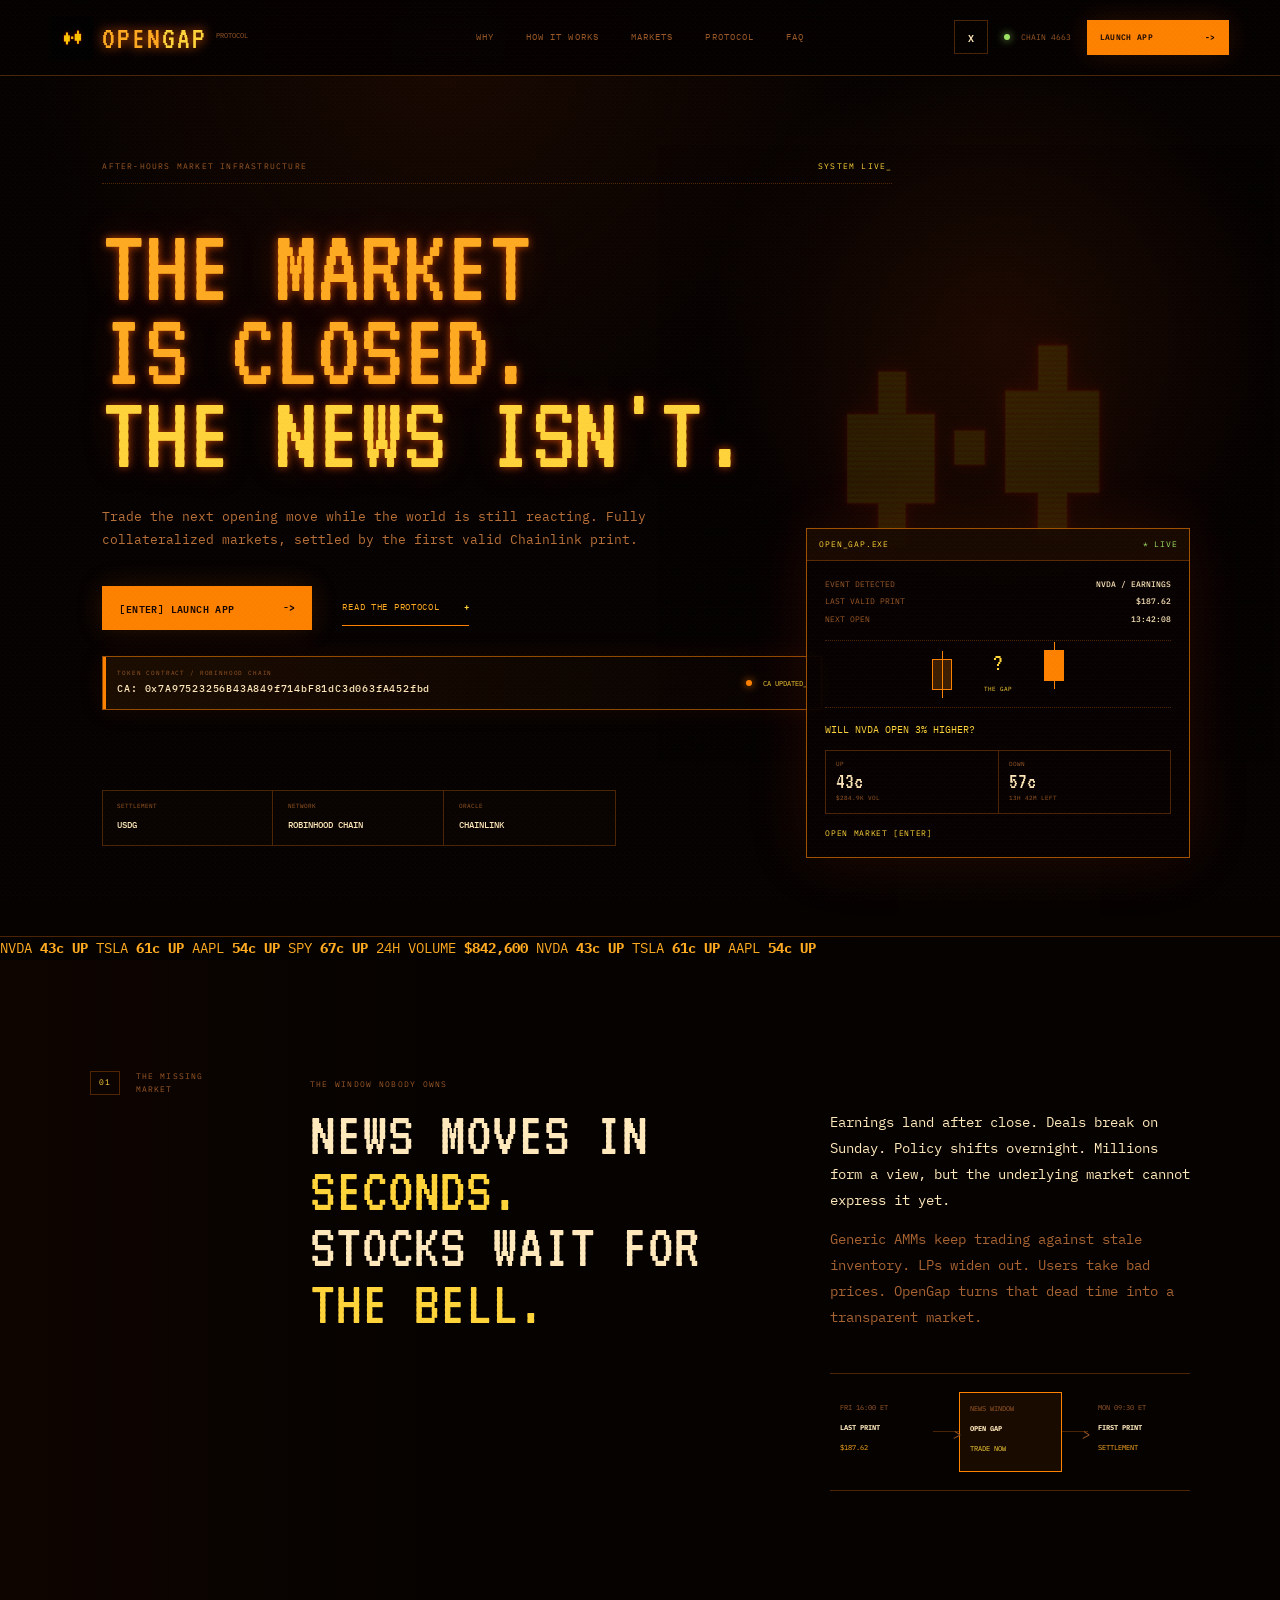
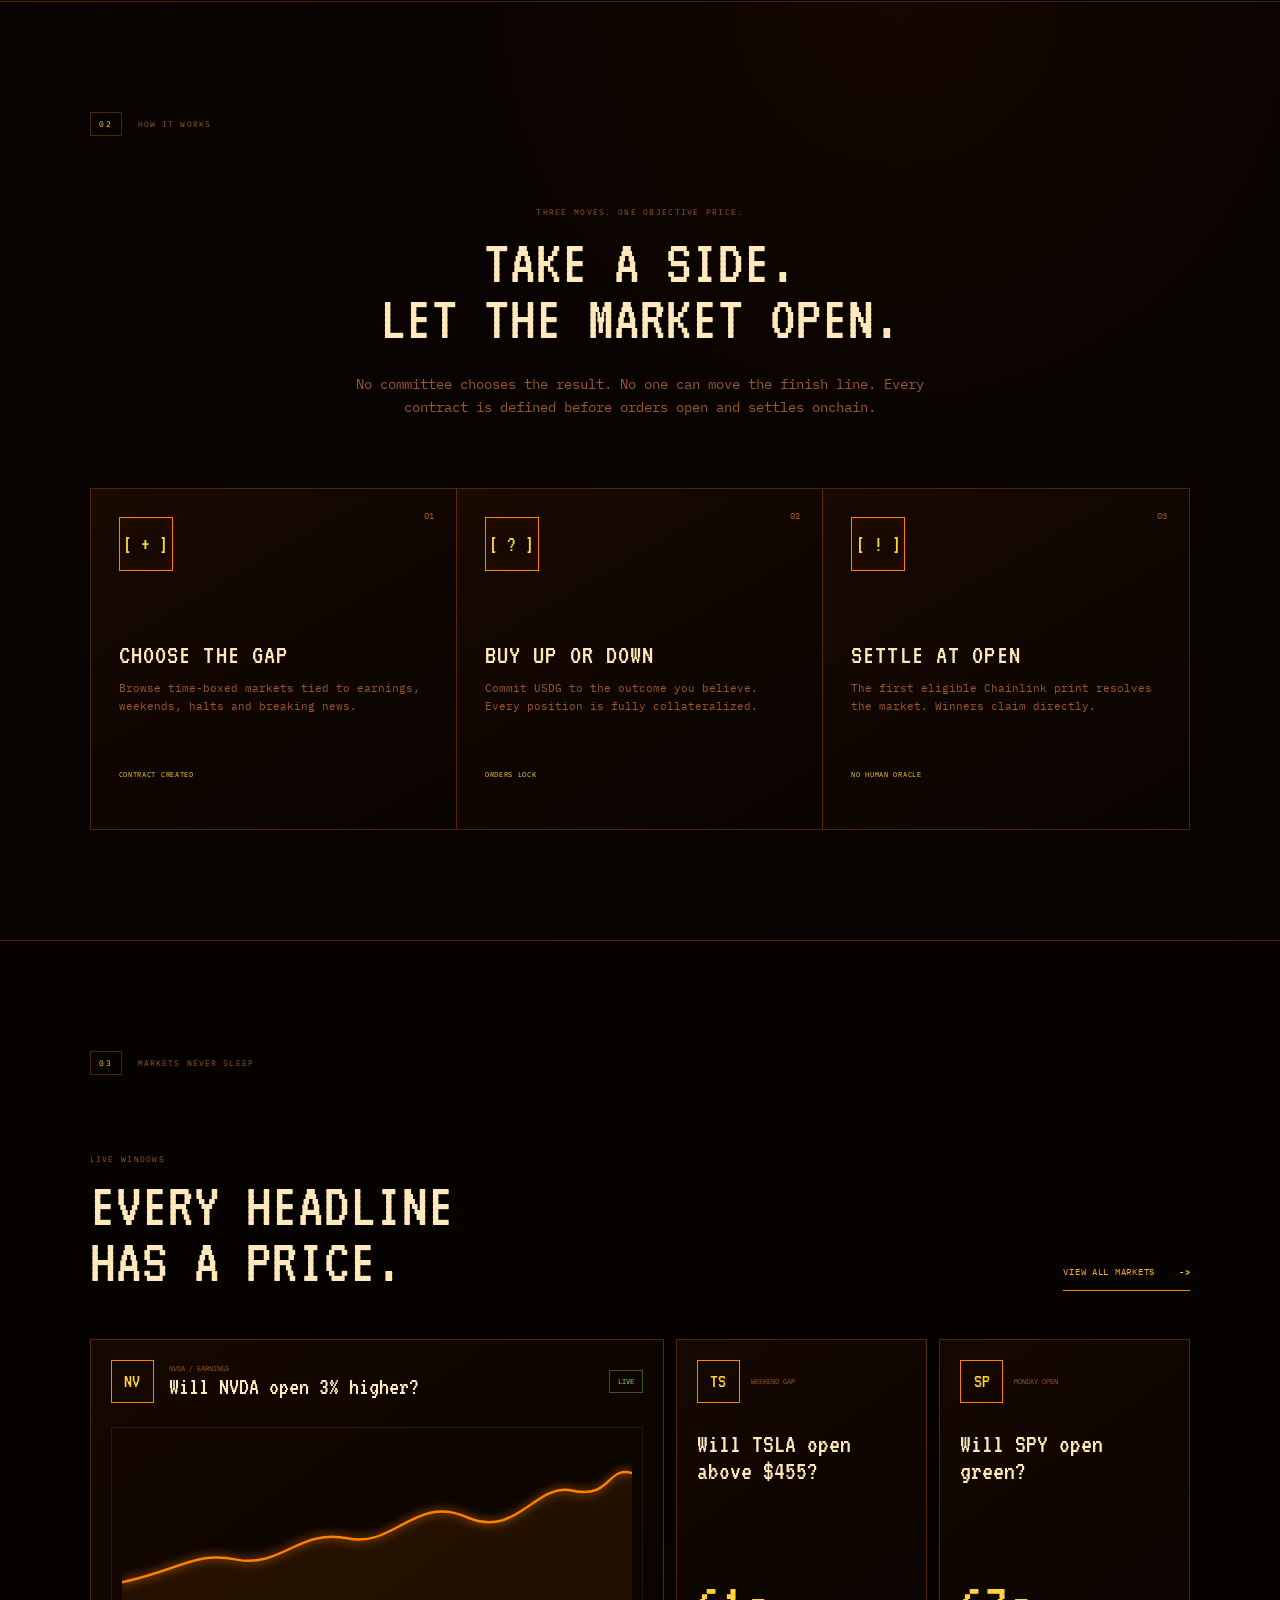
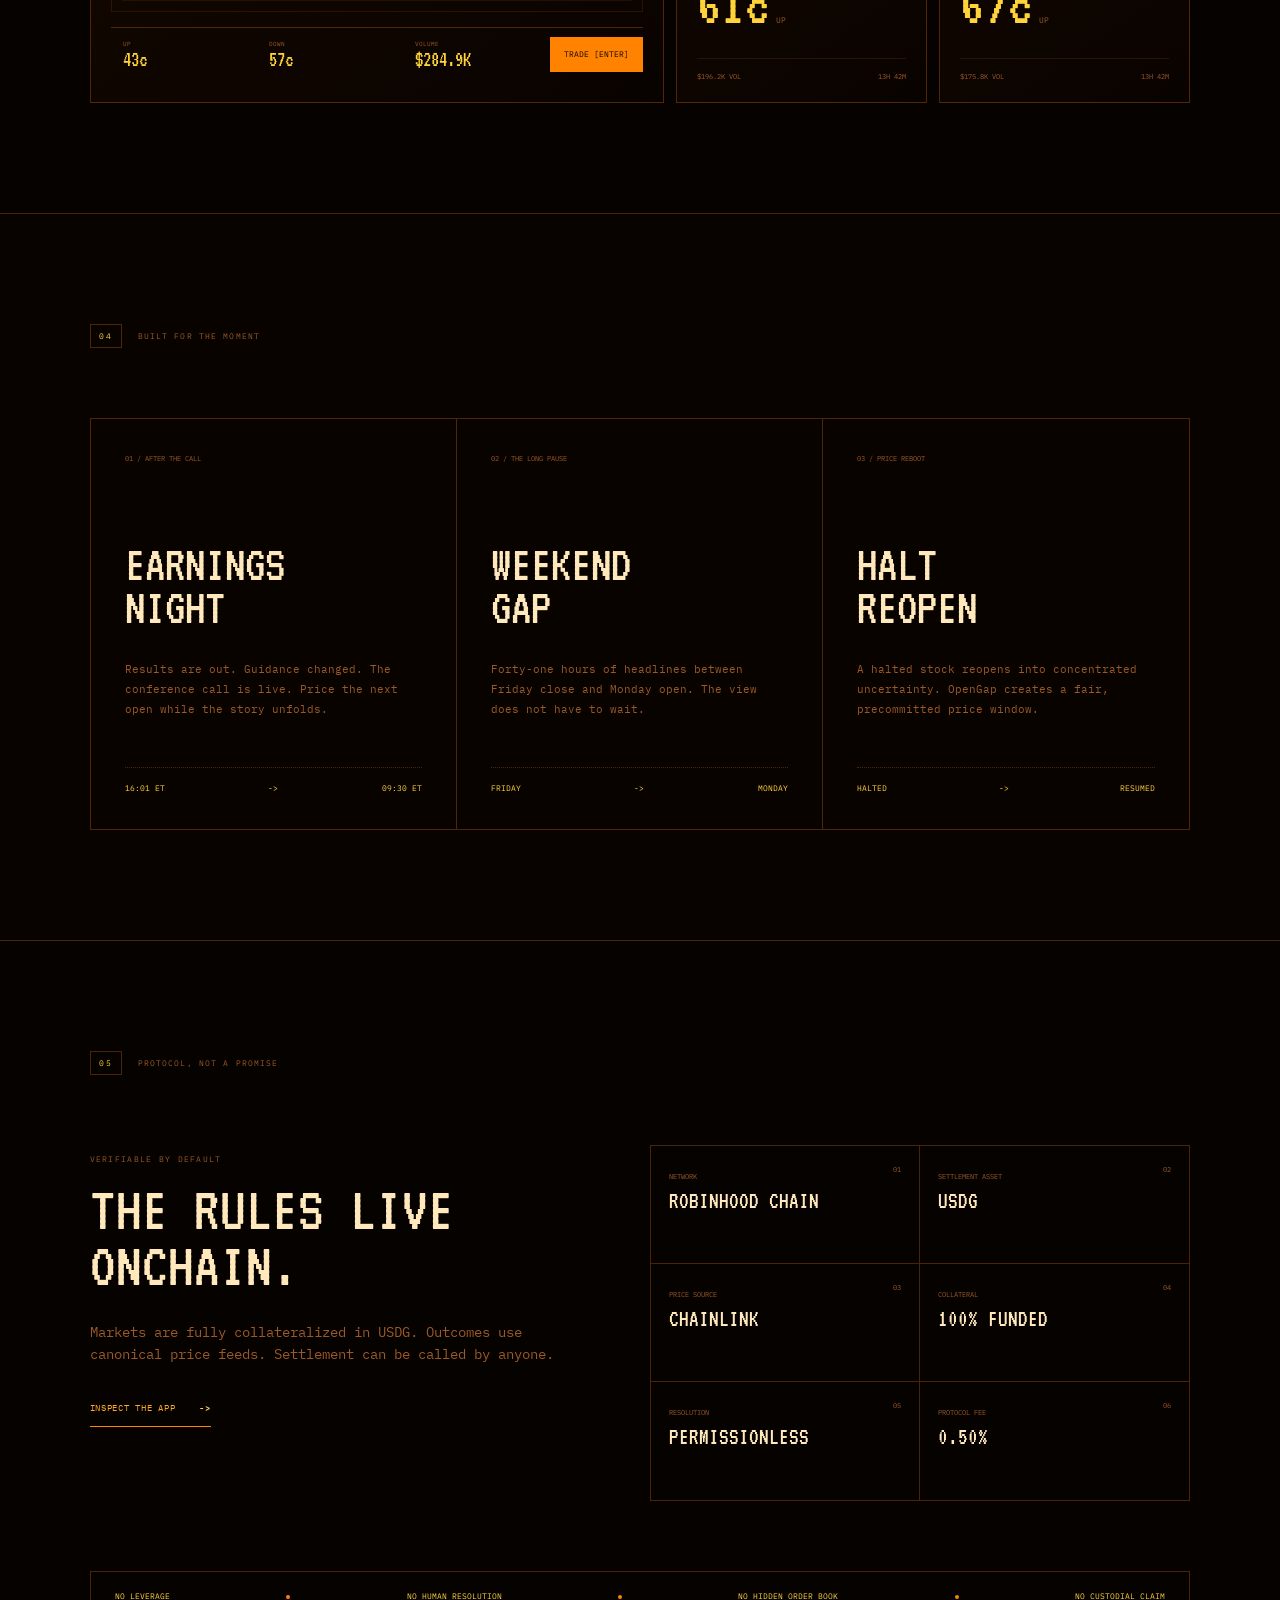
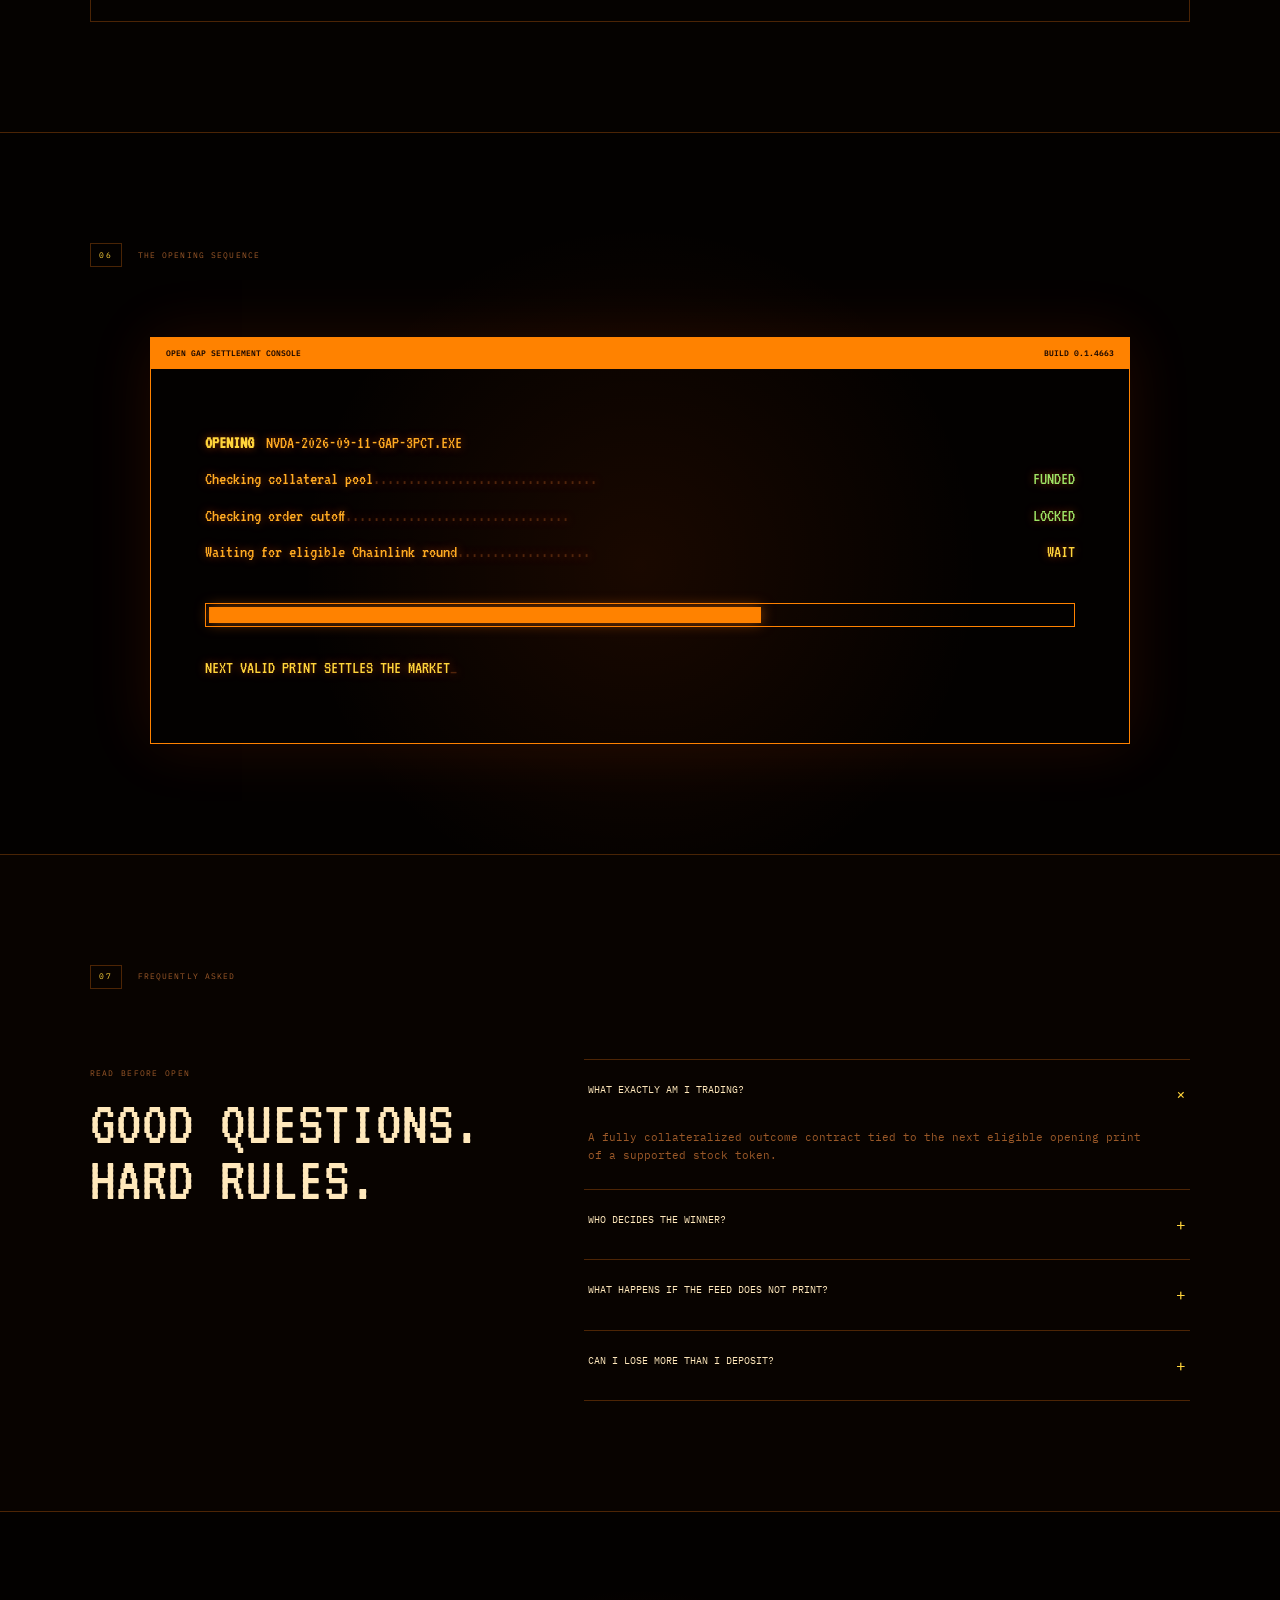
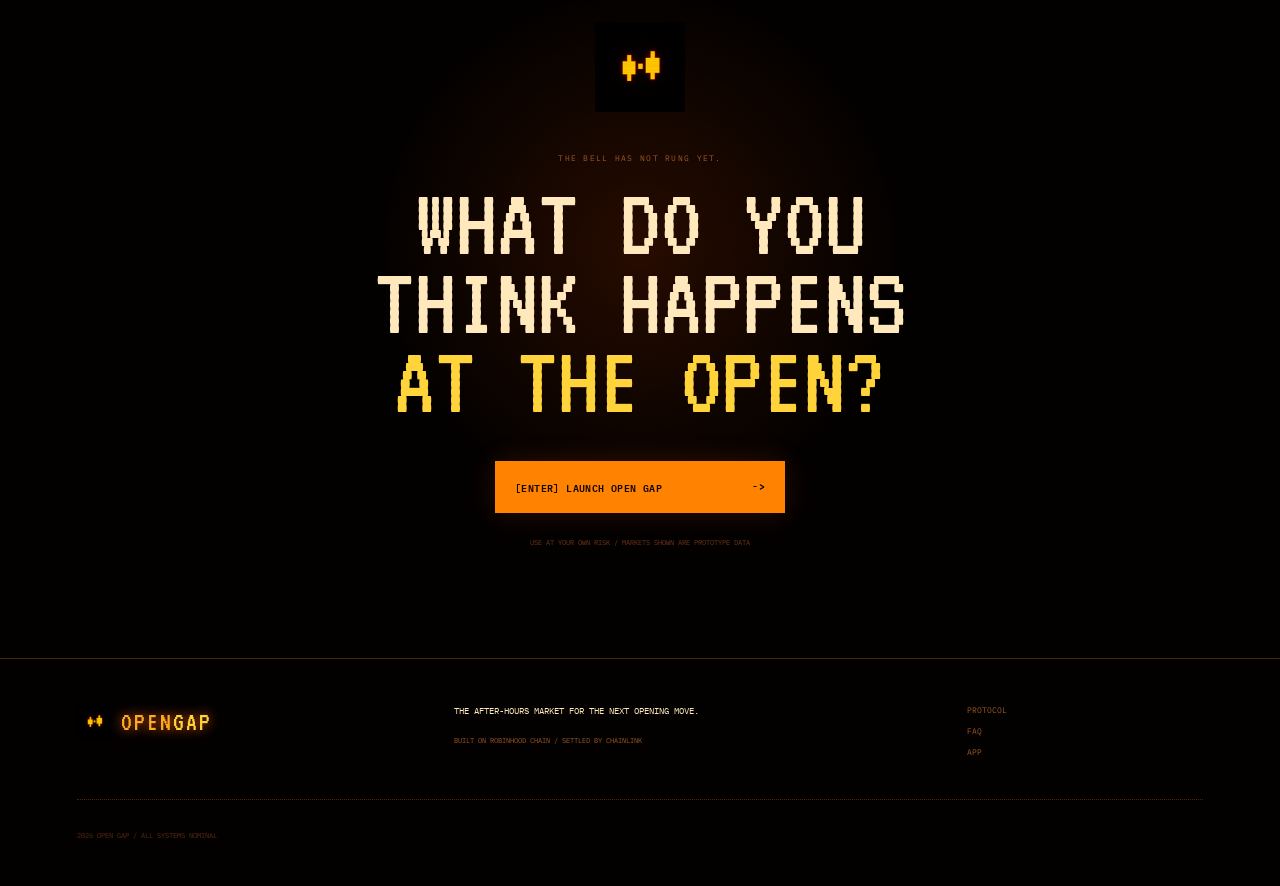
==== commit 7b012042: "Publish OpenGap token contract address" ====
--- a/index.html
+++ b/index.html
@@ -59,9 +59,9 @@
         <div class="ca-box" aria-label="OpenGap token contract address">
           <div>
             <small>TOKEN CONTRACT / ROBINHOOD CHAIN</small>
-            <strong>CA: TO BE ANNOUNCED</strong>
-          </div>
-          <span><i></i> UPDATE PENDING_</span>
+            <strong>CA: <a href="https://robinhoodchain.blockscout.com/address/0x7A97523256B43A849f714bF81dC3d063fA452fbd" target="_blank" rel="noopener noreferrer">0x7A97523256B43A849f714bF81dC3d063fA452fbd</a></strong>
+          </div>
+          <span><i></i> CA UPDATED_</span>
         </div>
         <div class="hero-proof">
           <div><small>SETTLEMENT</small><strong>USDG</strong></div>
--- a/landing.css
+++ b/landing.css
@@ -273,6 +273,15 @@
   font-size:10px;
   font-weight:500;
   letter-spacing:.08em;
+}
+.ca-box strong a {
+  color:inherit;
+  overflow-wrap:anywhere;
+}
+.ca-box strong a:hover {
+  color:var(--yellow);
+  text-decoration:underline;
+  text-underline-offset:3px;
 }
 .ca-box>span {
   color:var(--yellow);
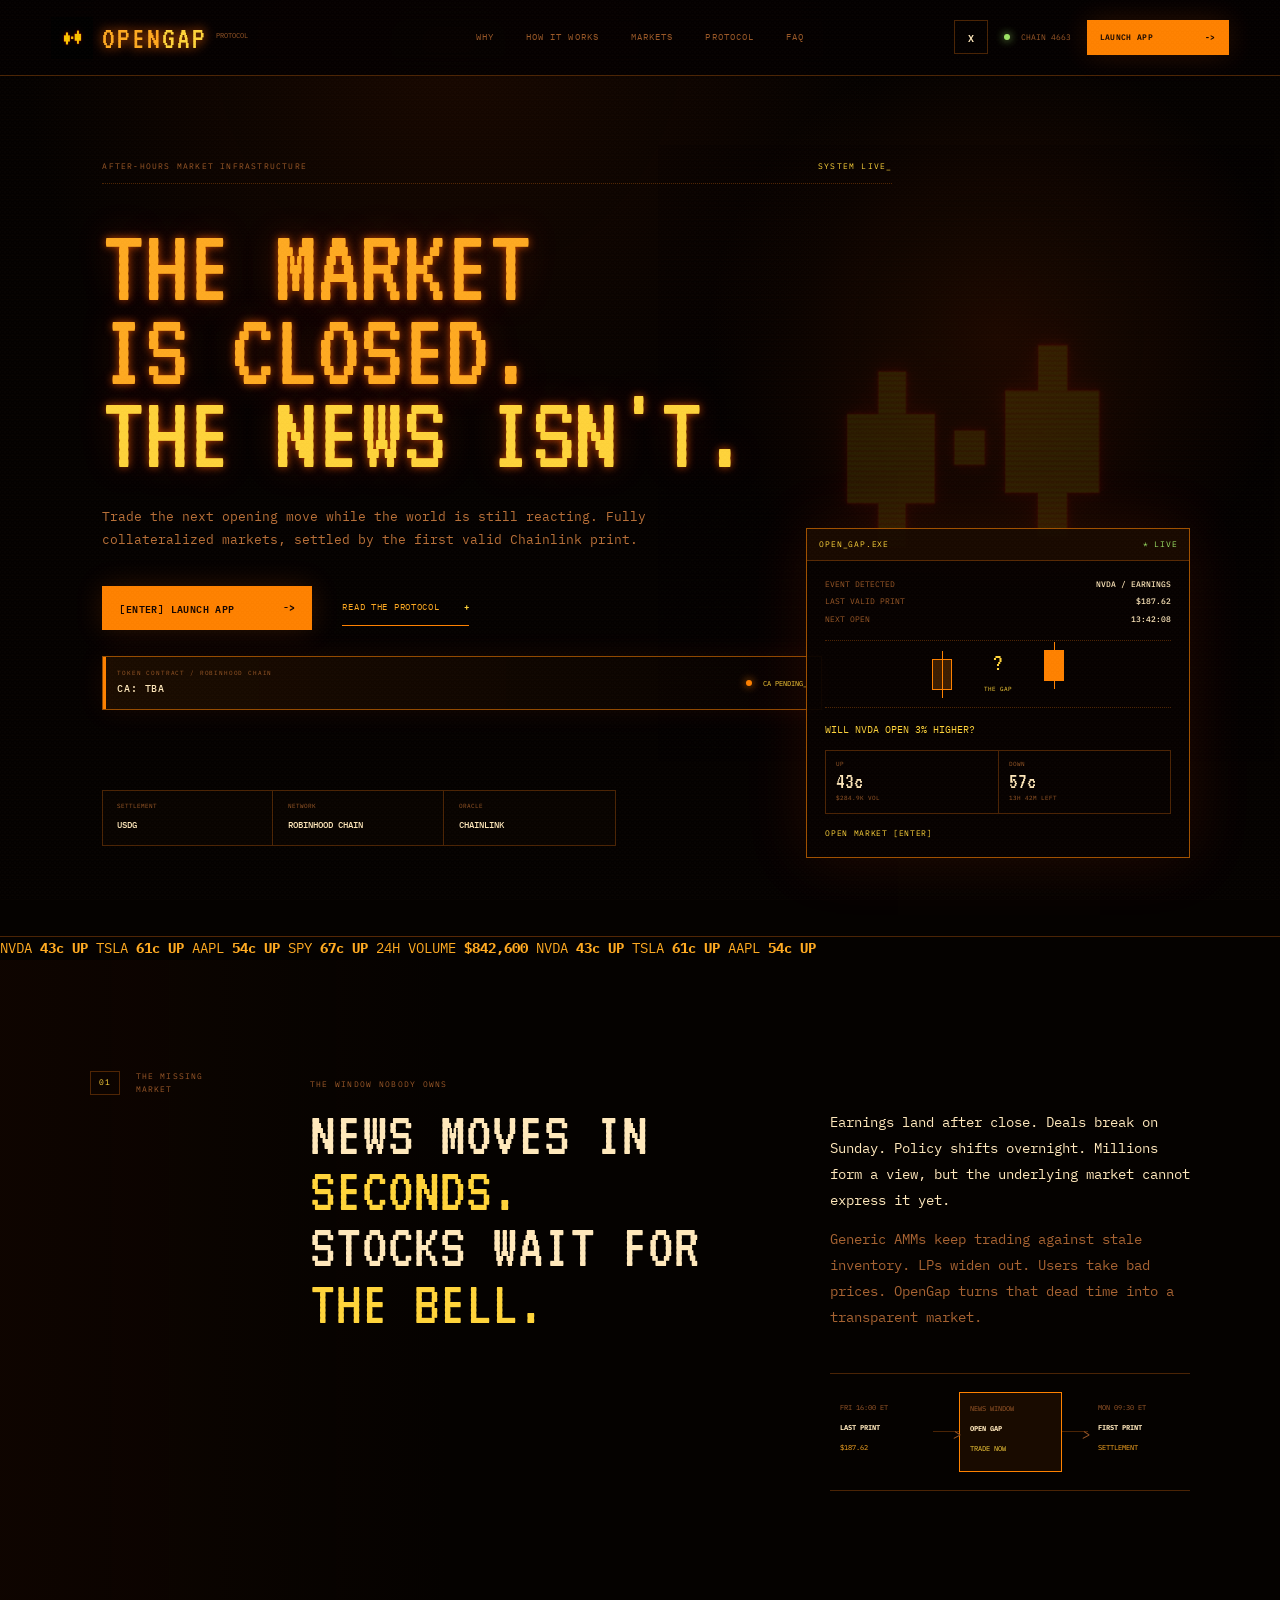
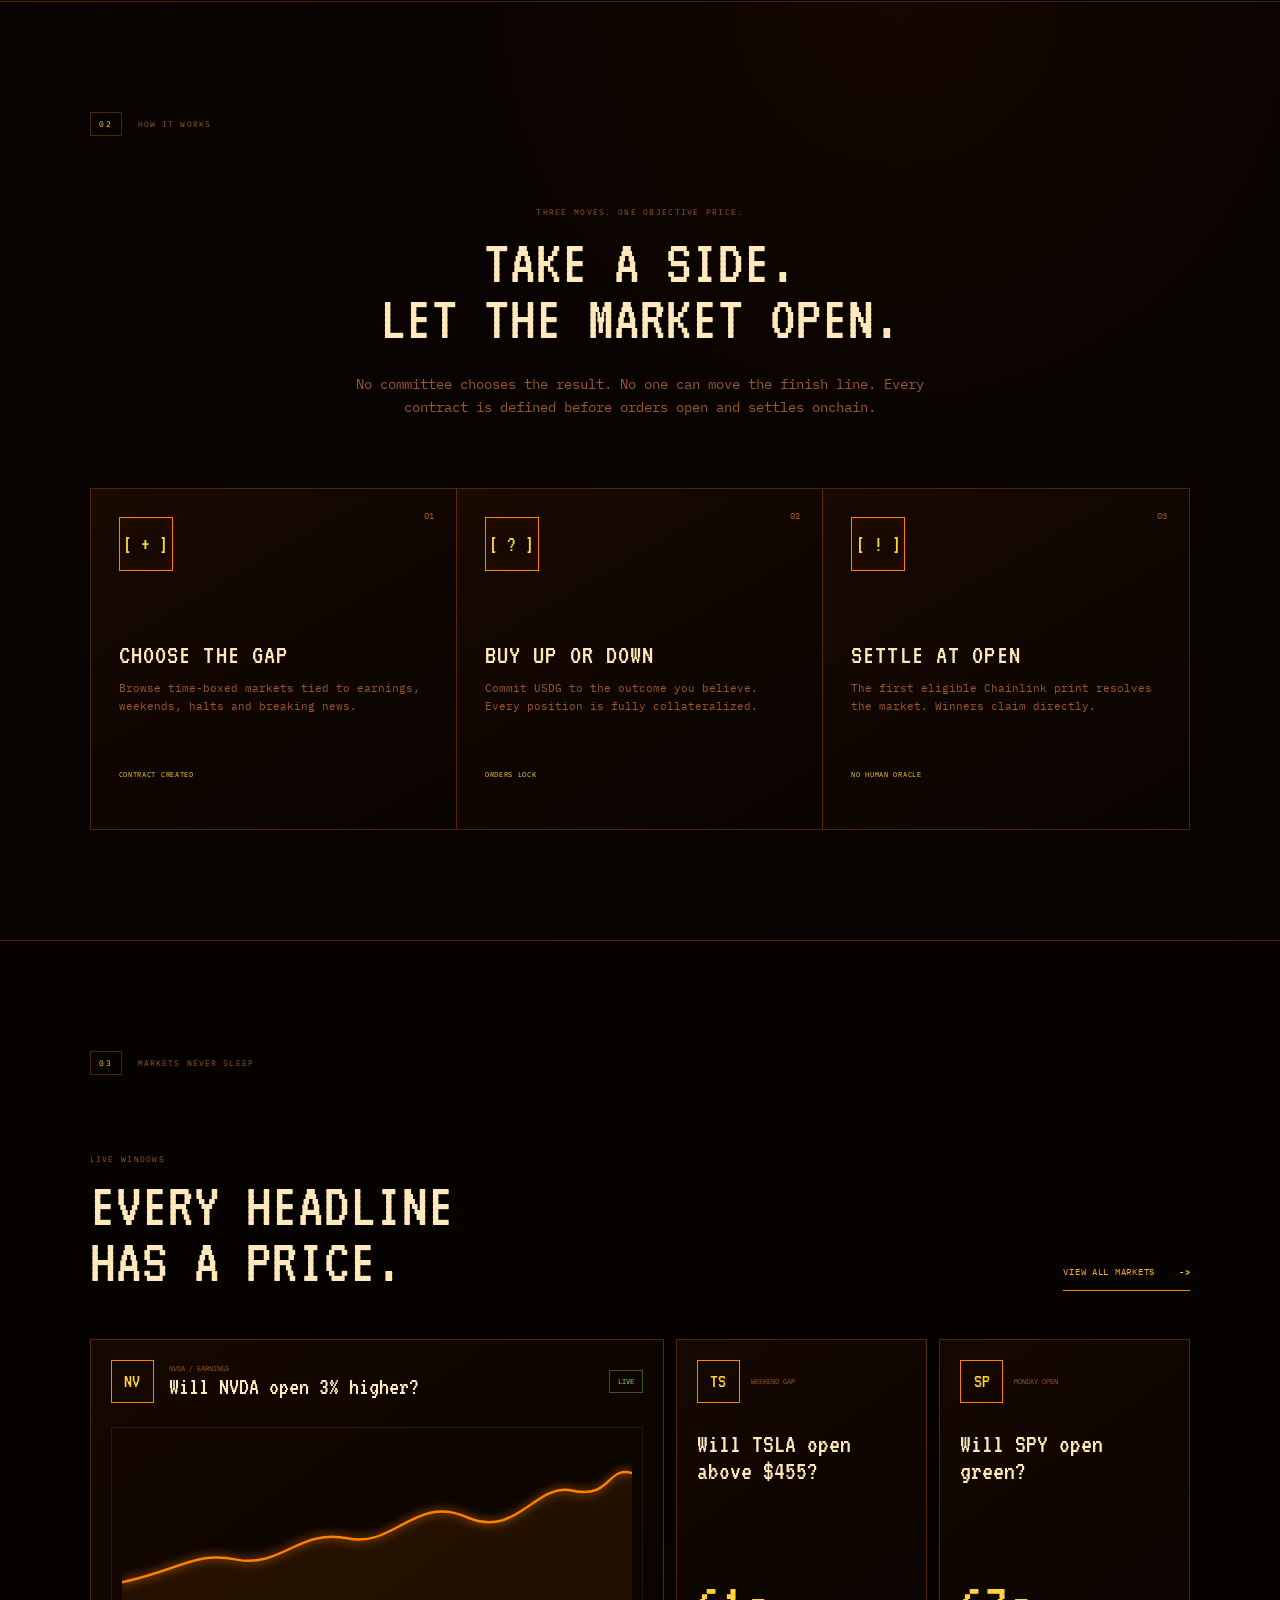
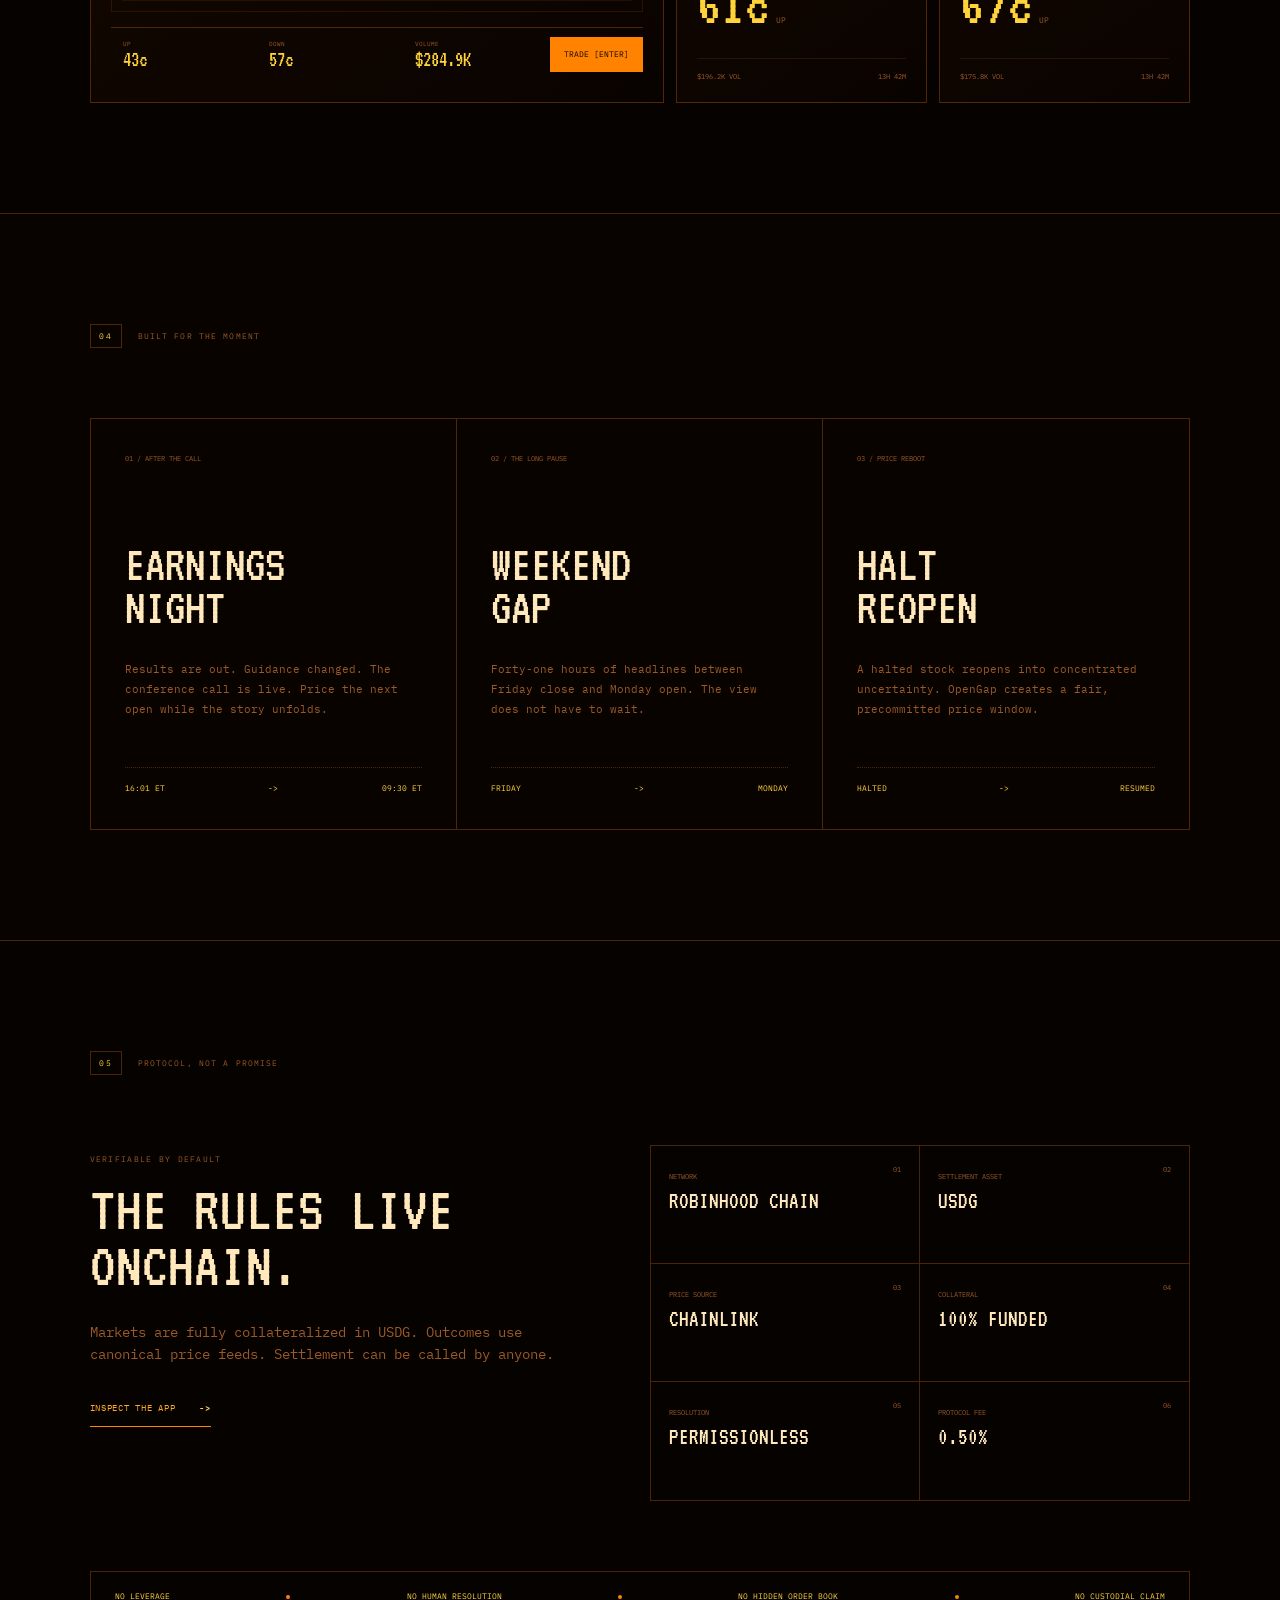
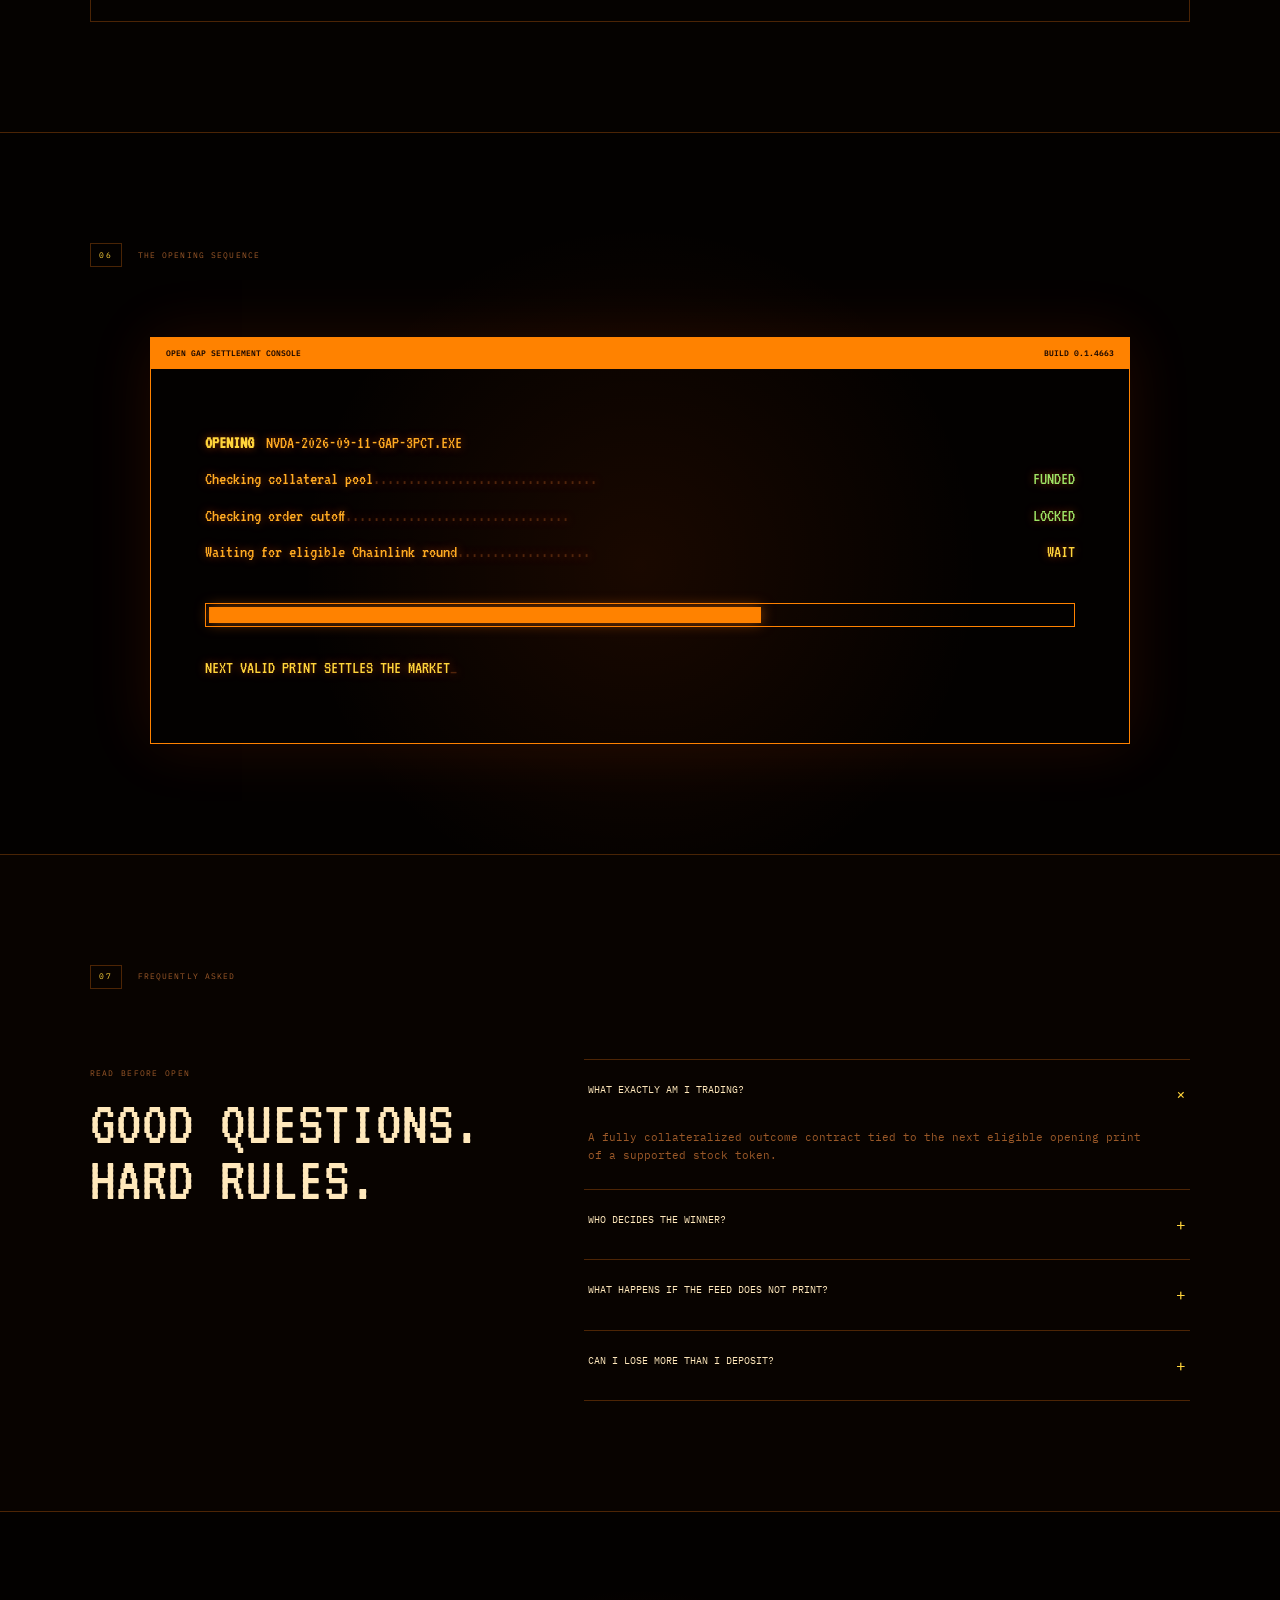
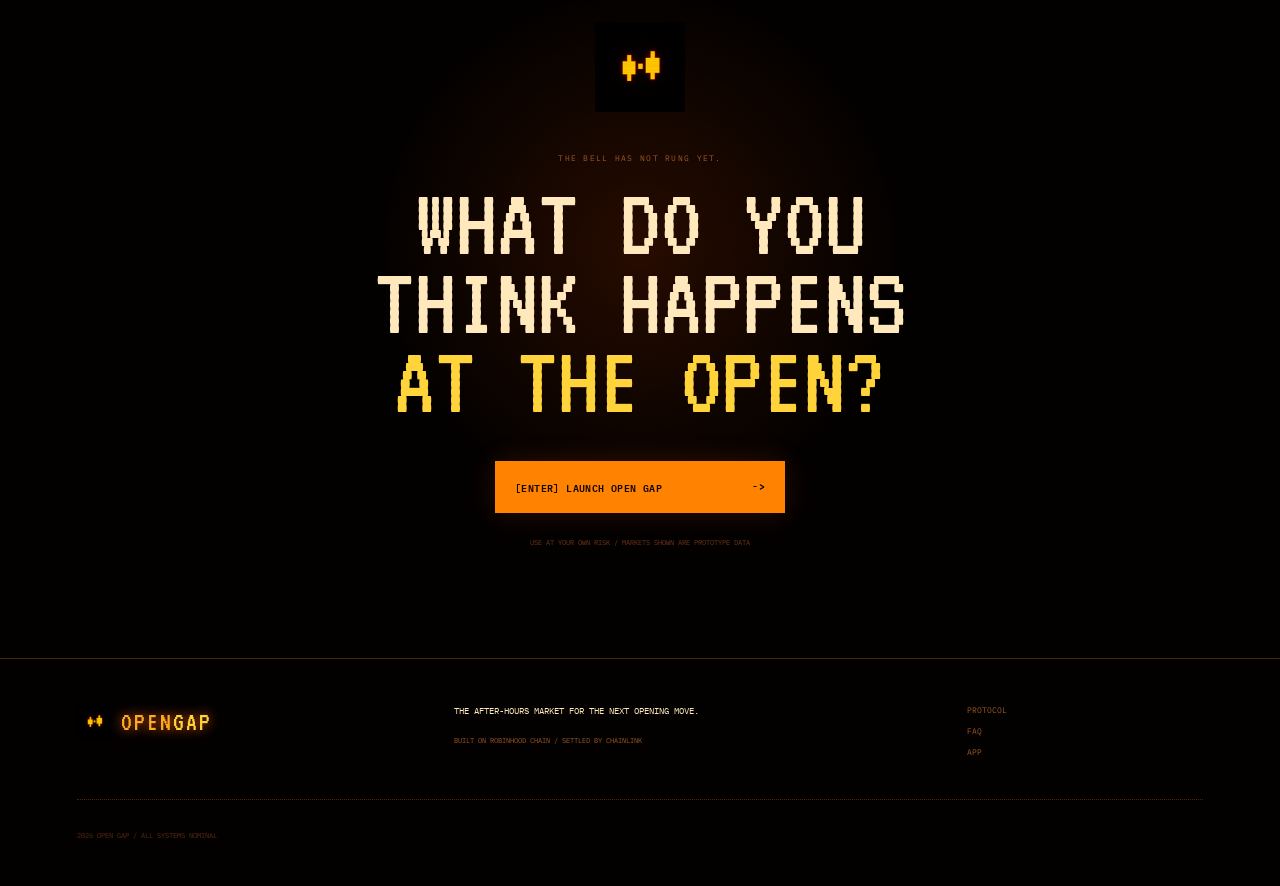
==== commit d4499db7: "Replace token contract address with TBA" ====
--- a/index.html
+++ b/index.html
@@ -59,9 +59,9 @@
         <div class="ca-box" aria-label="OpenGap token contract address">
           <div>
             <small>TOKEN CONTRACT / ROBINHOOD CHAIN</small>
-            <strong>CA: <a href="https://robinhoodchain.blockscout.com/address/0x7A97523256B43A849f714bF81dC3d063fA452fbd" target="_blank" rel="noopener noreferrer">0x7A97523256B43A849f714bF81dC3d063fA452fbd</a></strong>
-          </div>
-          <span><i></i> CA UPDATED_</span>
+            <strong>CA: TBA</strong>
+          </div>
+          <span><i></i> CA PENDING_</span>
         </div>
         <div class="hero-proof">
           <div><small>SETTLEMENT</small><strong>USDG</strong></div>
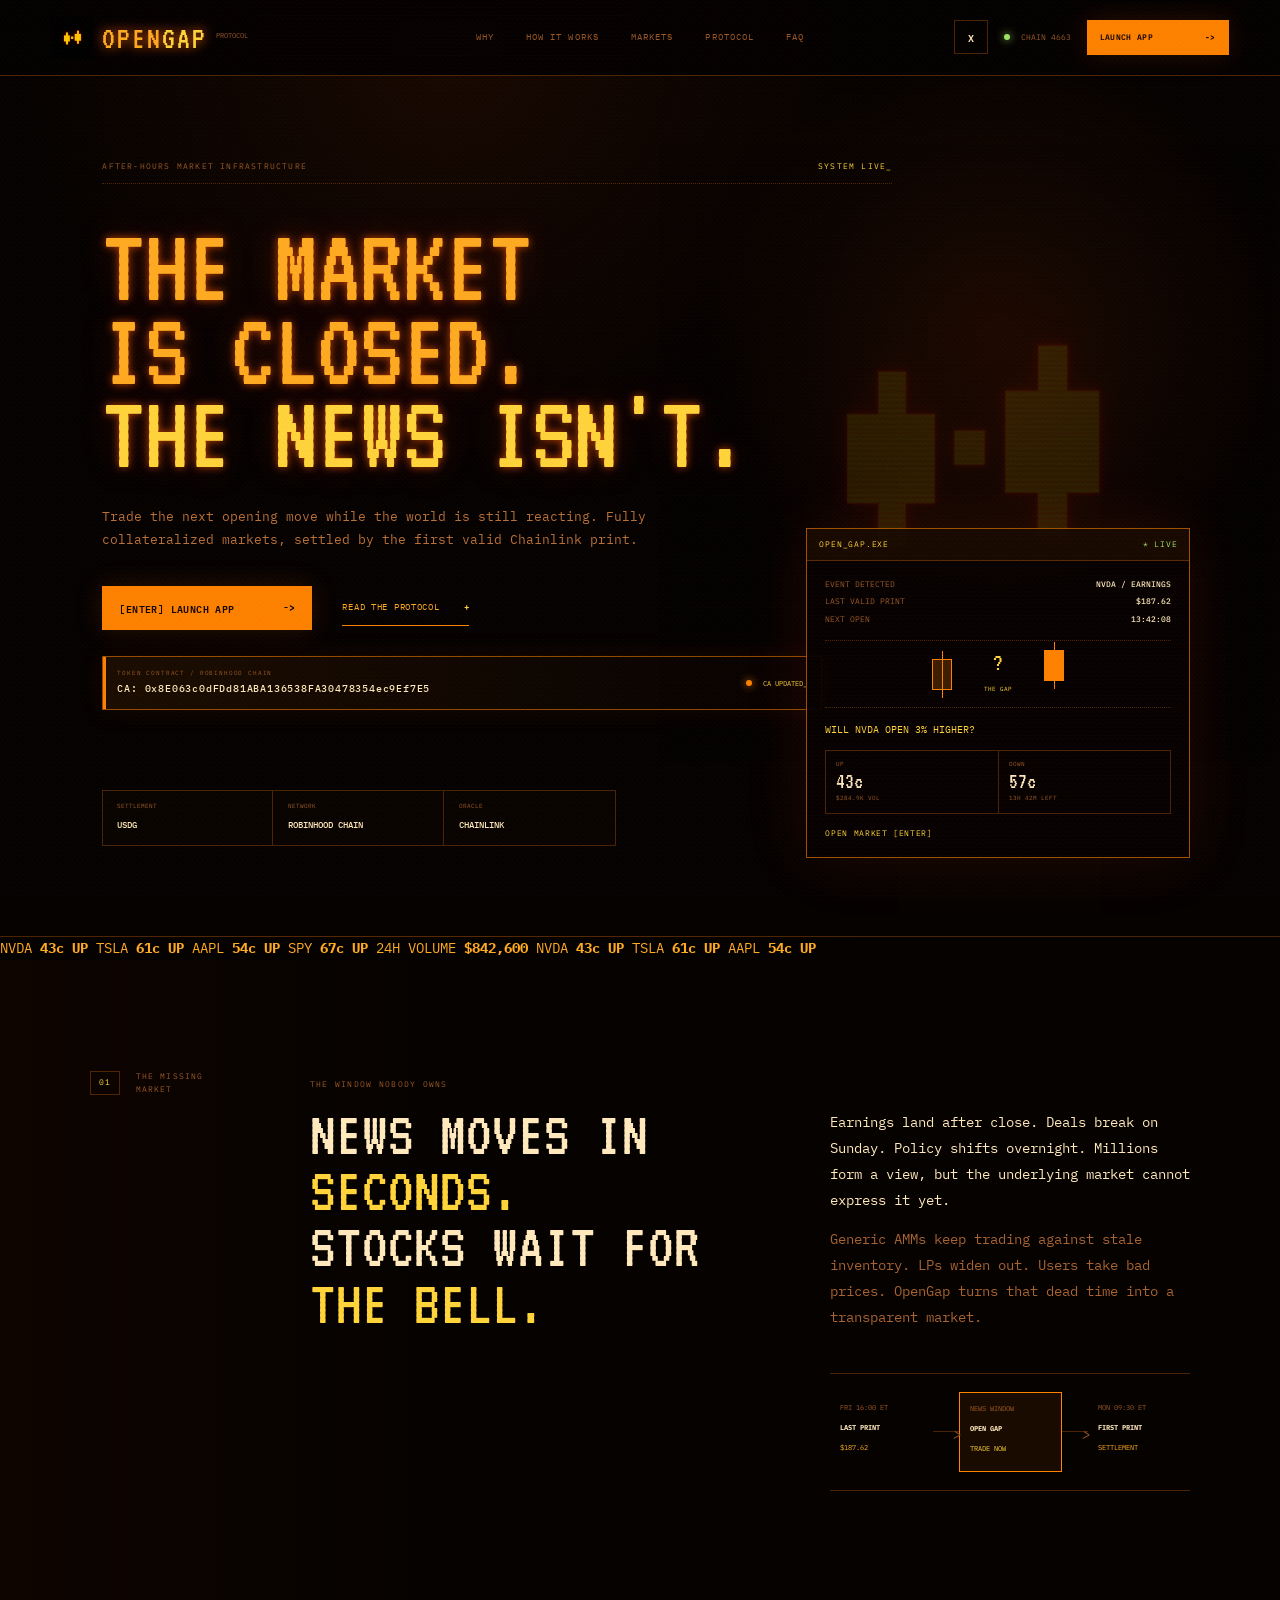
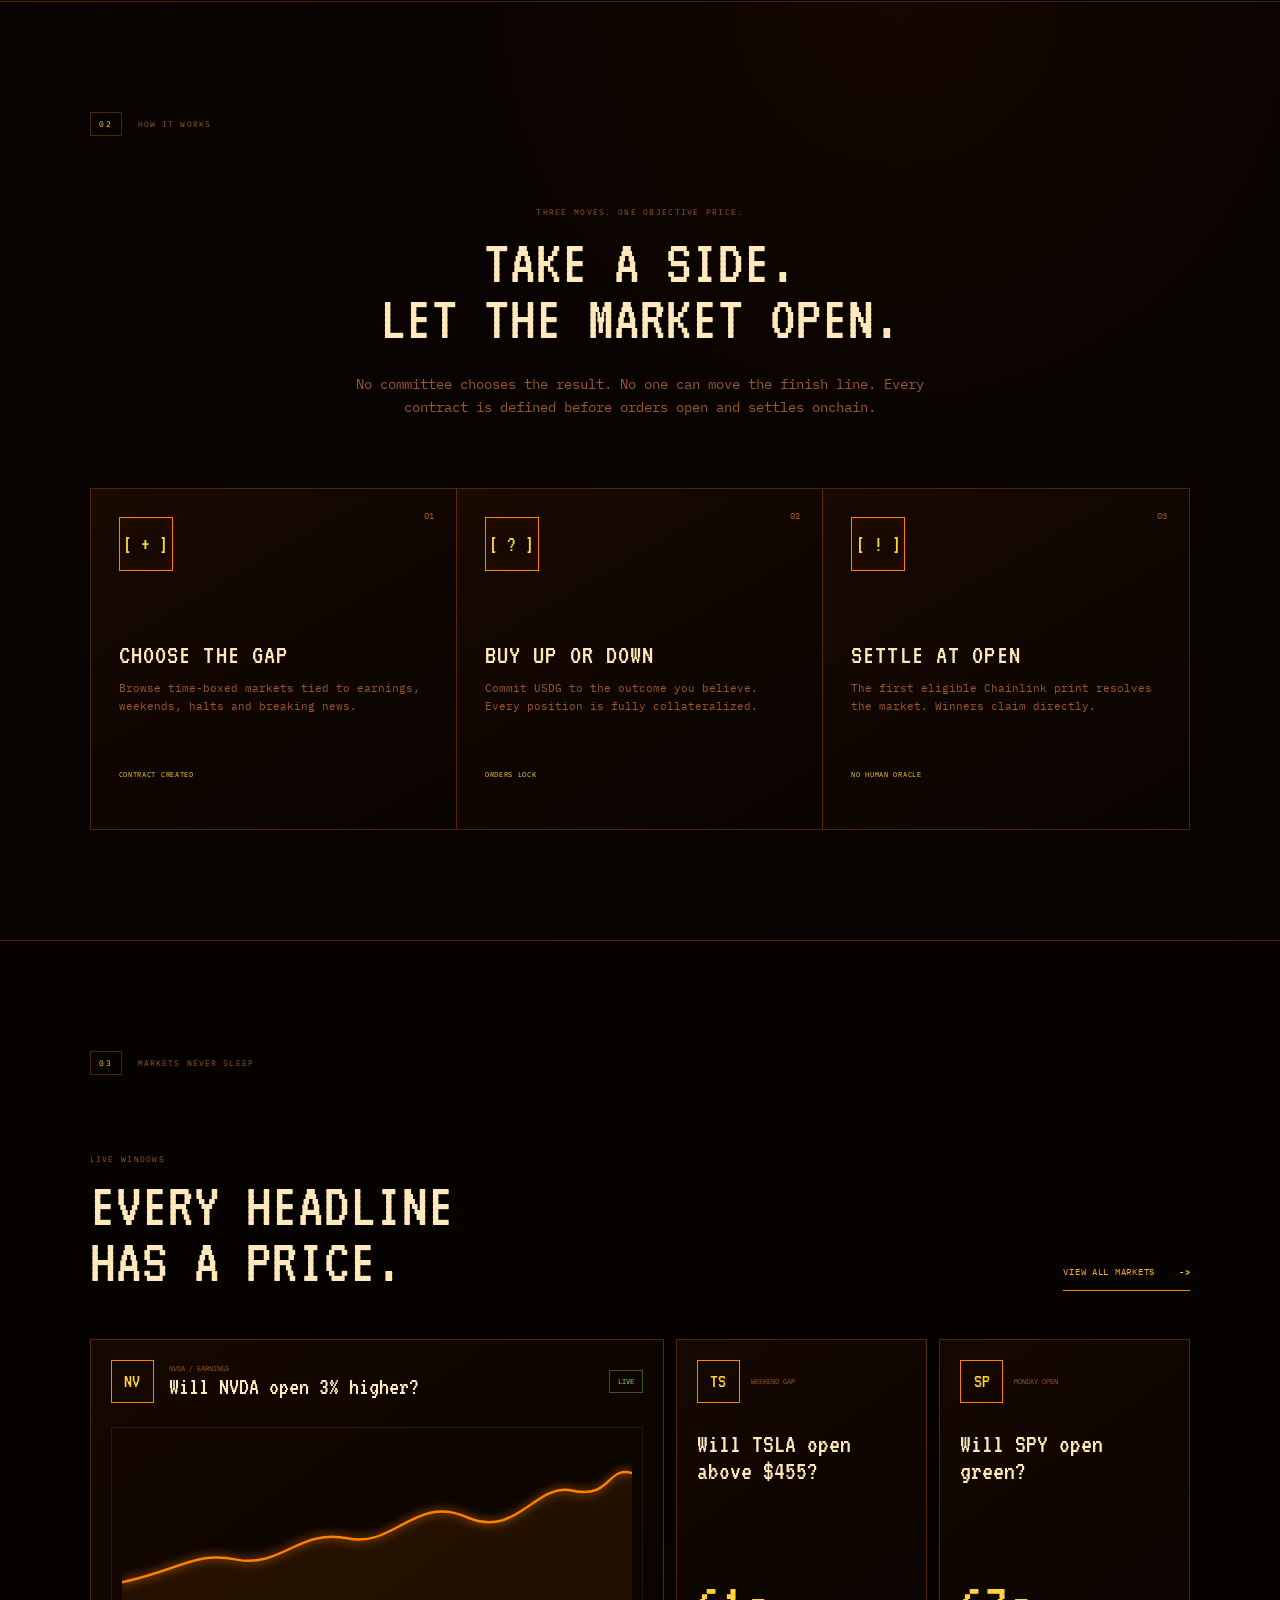
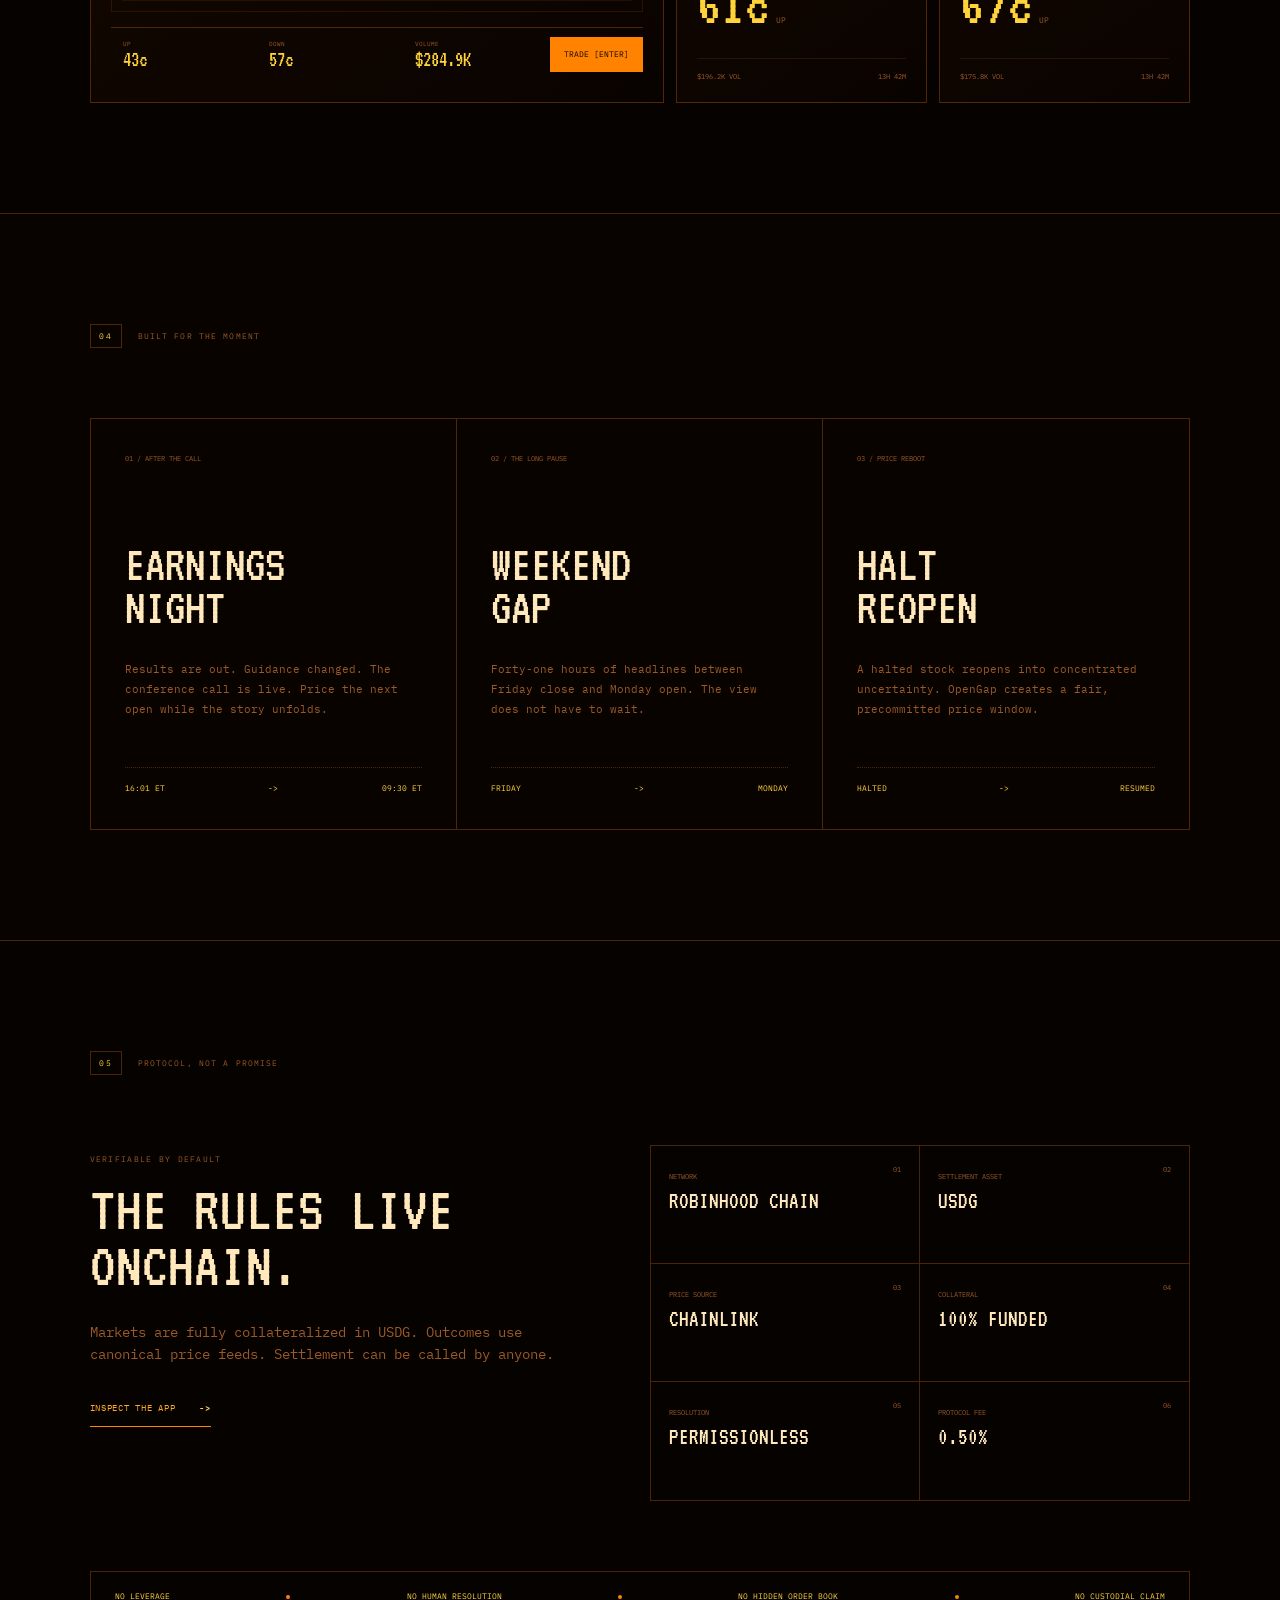
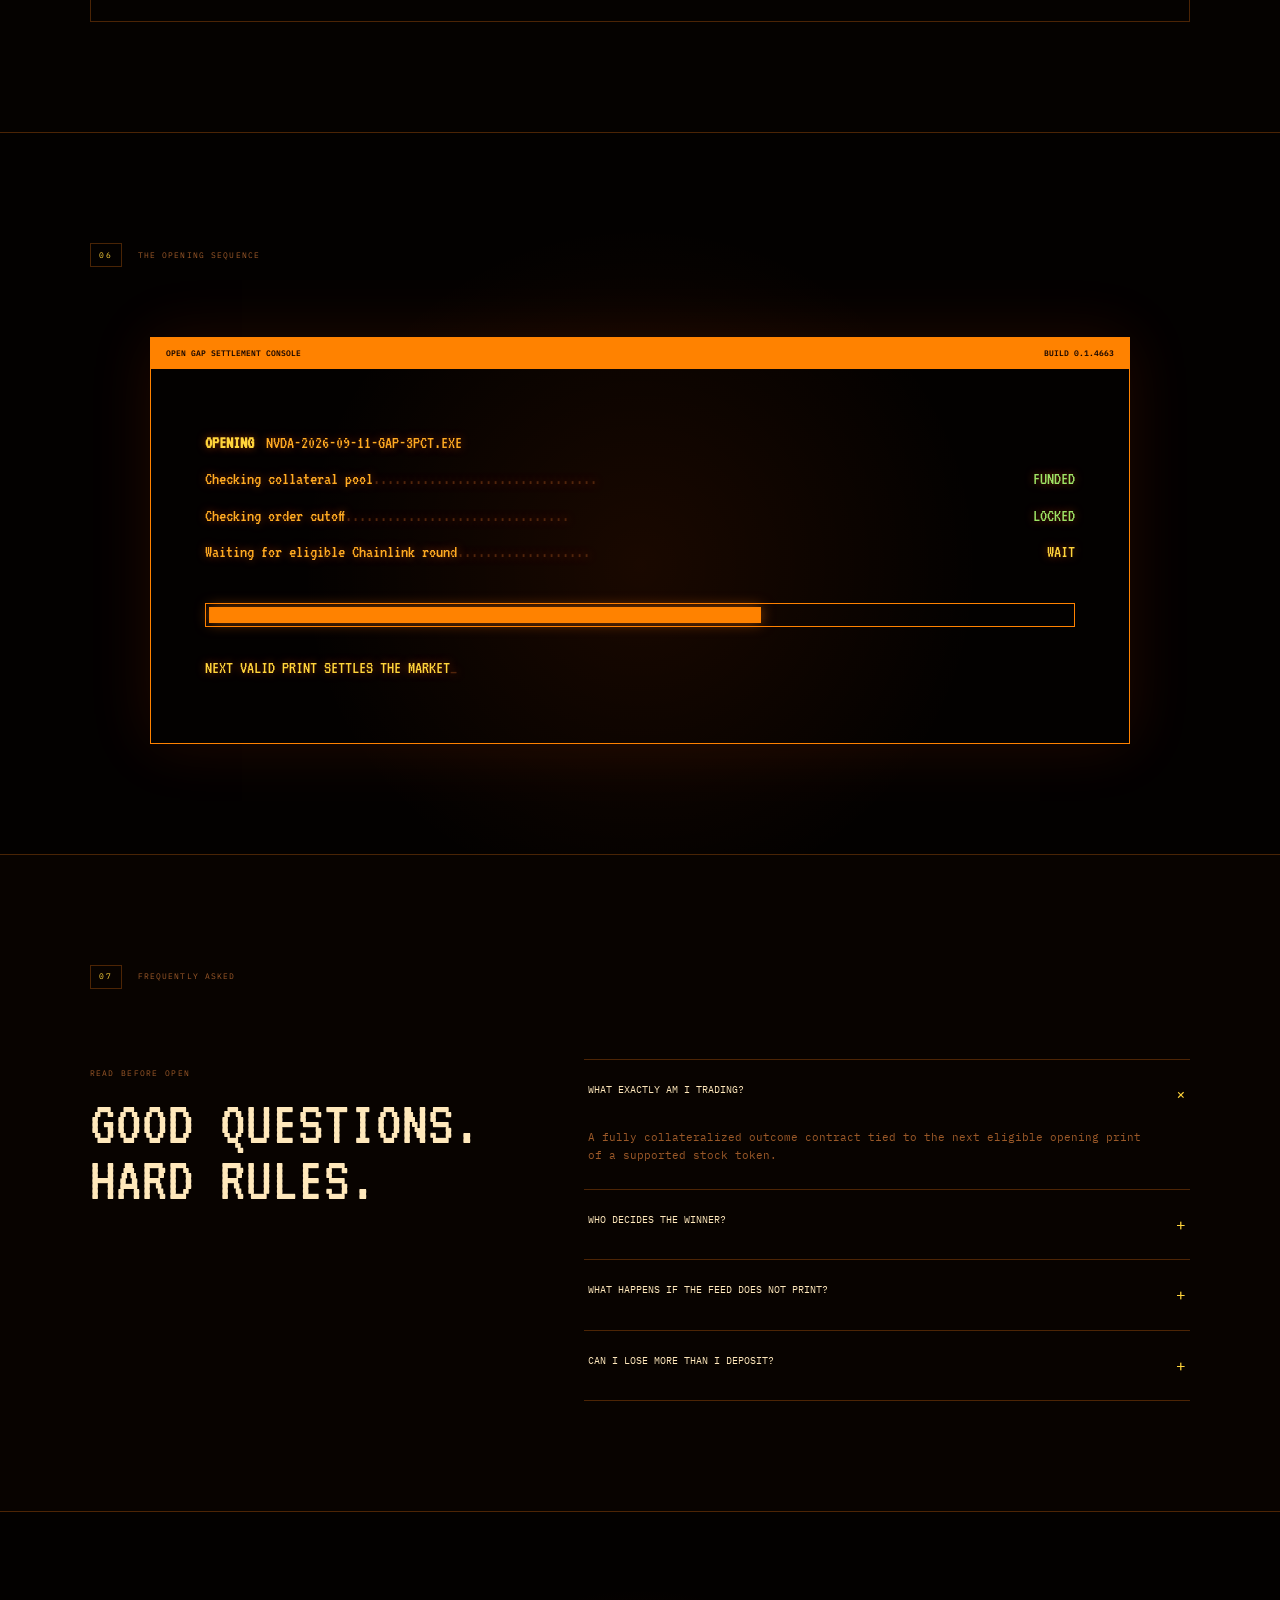
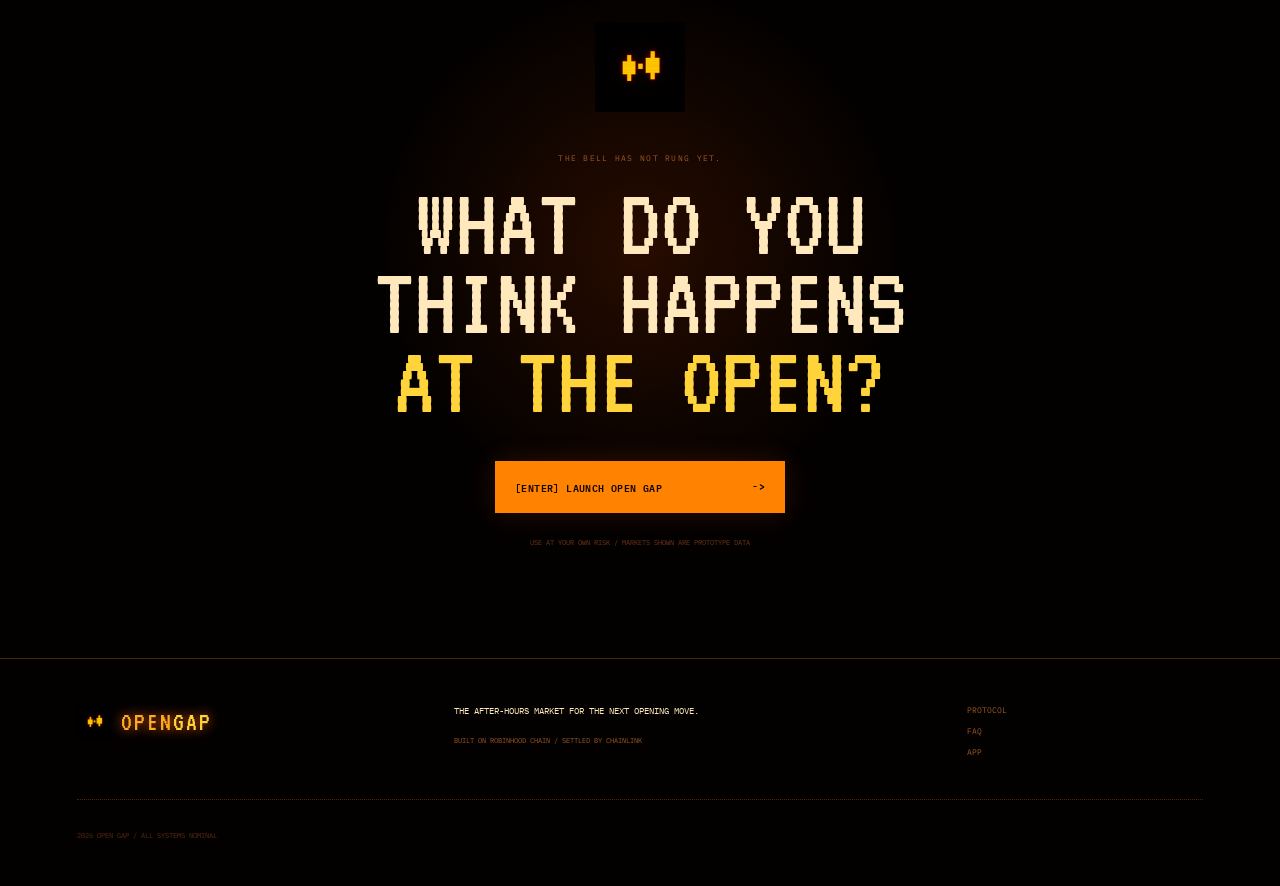
==== commit b831cef2: "Update OpenGap token contract address" ====
--- a/index.html
+++ b/index.html
@@ -59,9 +59,9 @@
         <div class="ca-box" aria-label="OpenGap token contract address">
           <div>
             <small>TOKEN CONTRACT / ROBINHOOD CHAIN</small>
-            <strong>CA: TBA</strong>
-          </div>
-          <span><i></i> CA PENDING_</span>
+            <strong>CA: <a href="https://robinhoodchain.blockscout.com/address/0x8E063c0dFDd81ABA136538FA30478354ec9Ef7E5" target="_blank" rel="noopener noreferrer">0x8E063c0dFDd81ABA136538FA30478354ec9Ef7E5</a></strong>
+          </div>
+          <span><i></i> CA UPDATED_</span>
         </div>
         <div class="hero-proof">
           <div><small>SETTLEMENT</small><strong>USDG</strong></div>
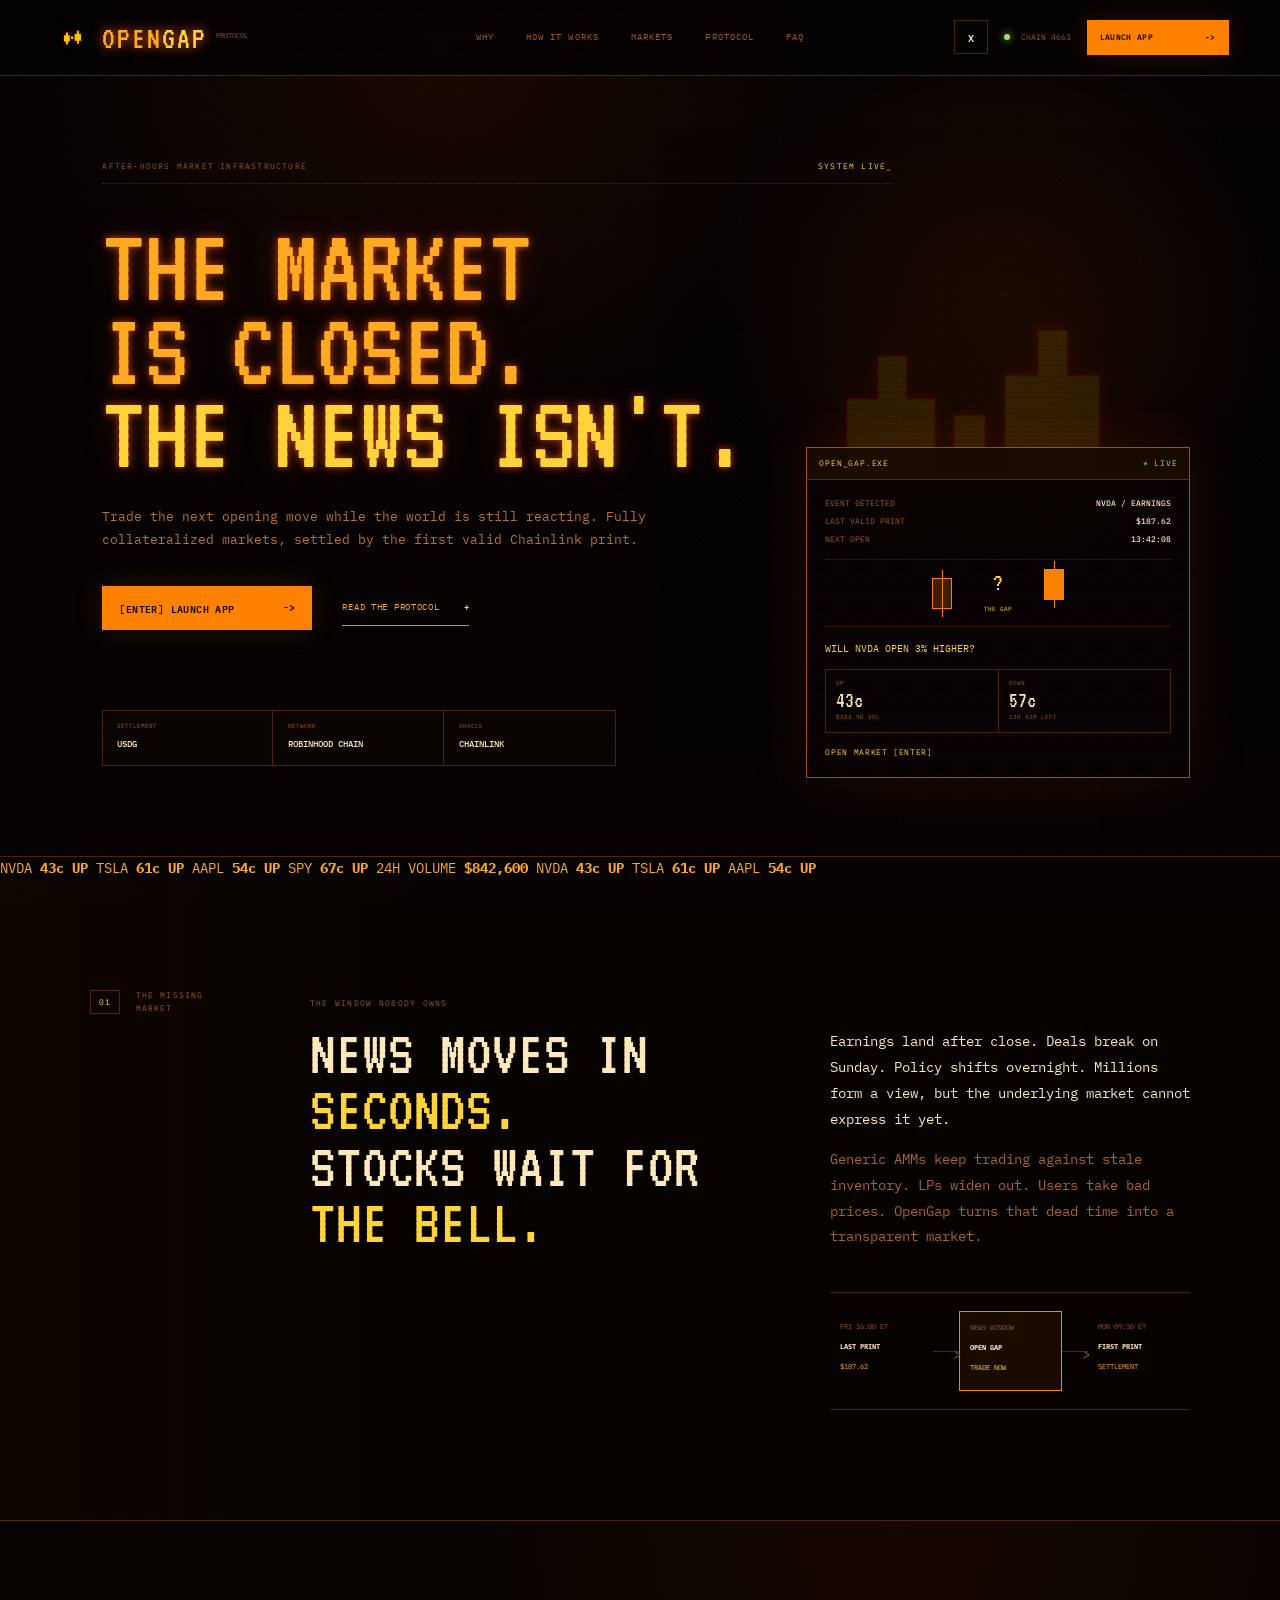
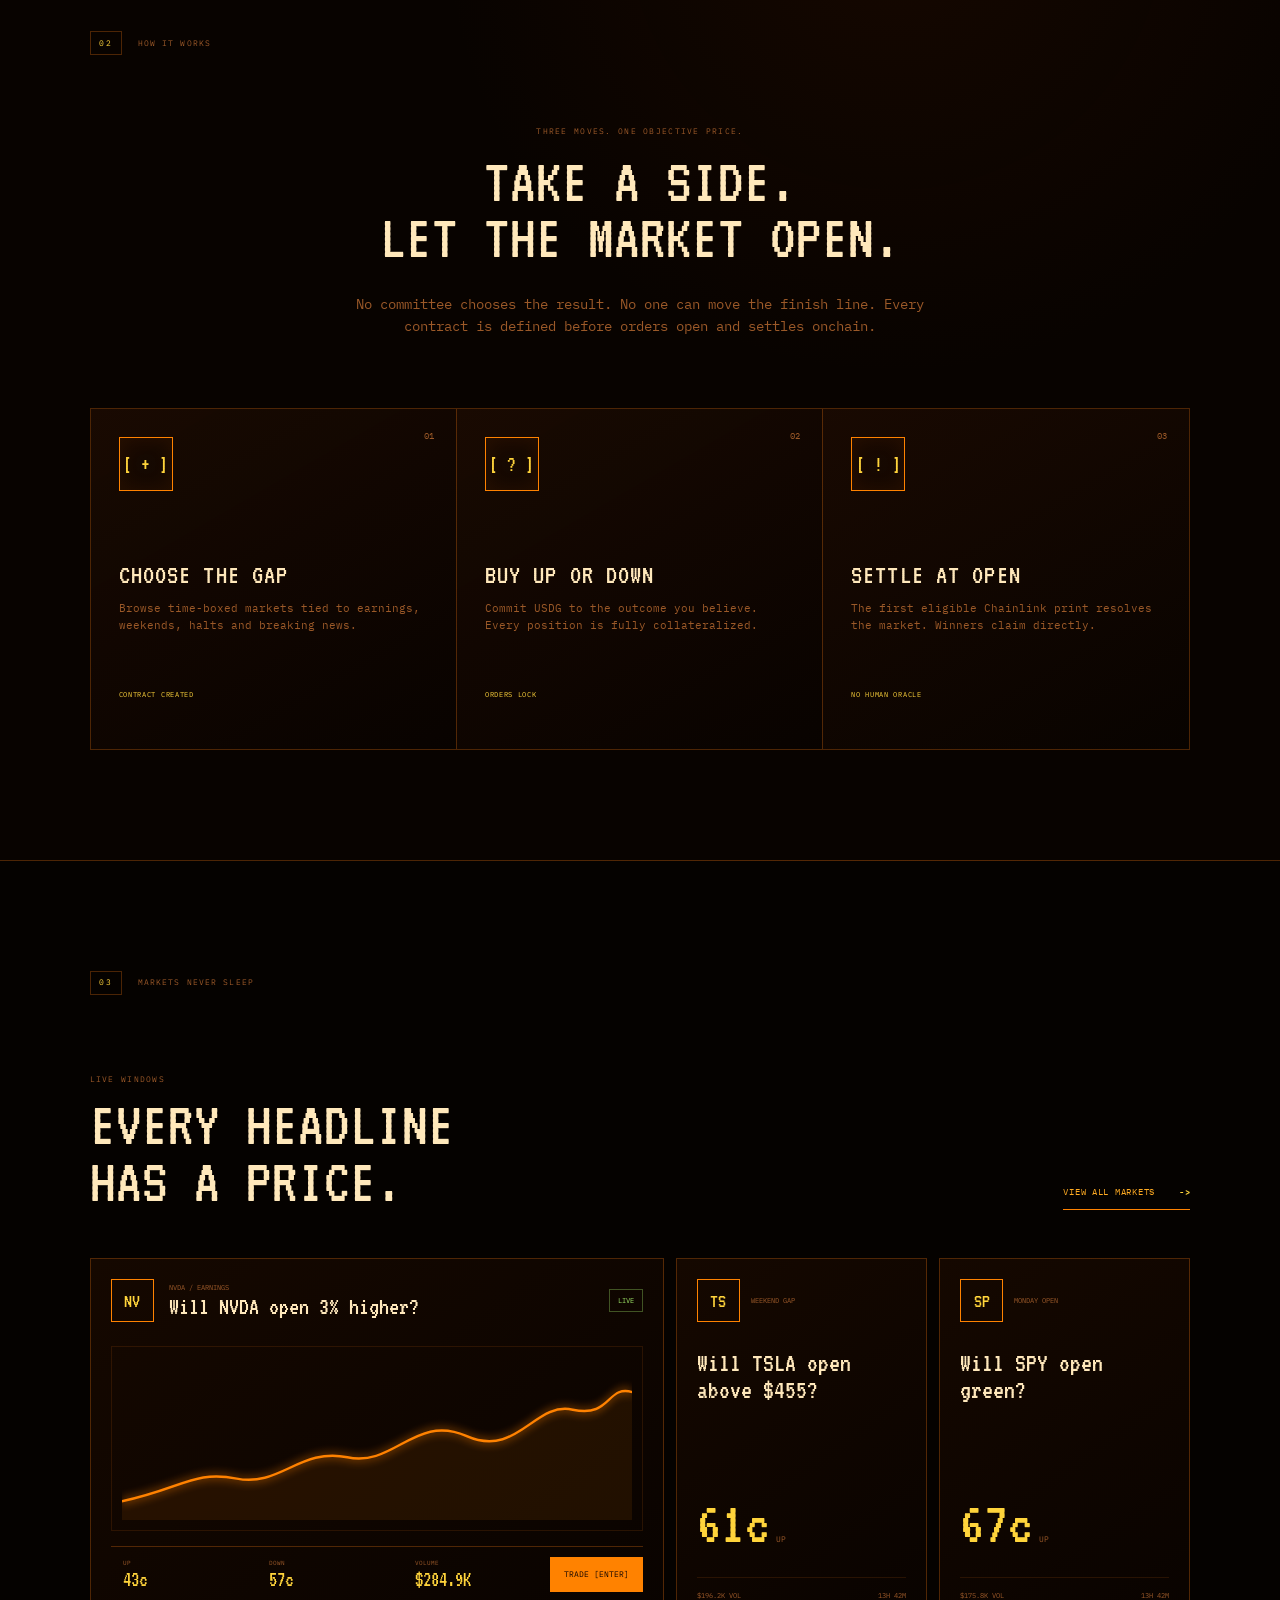
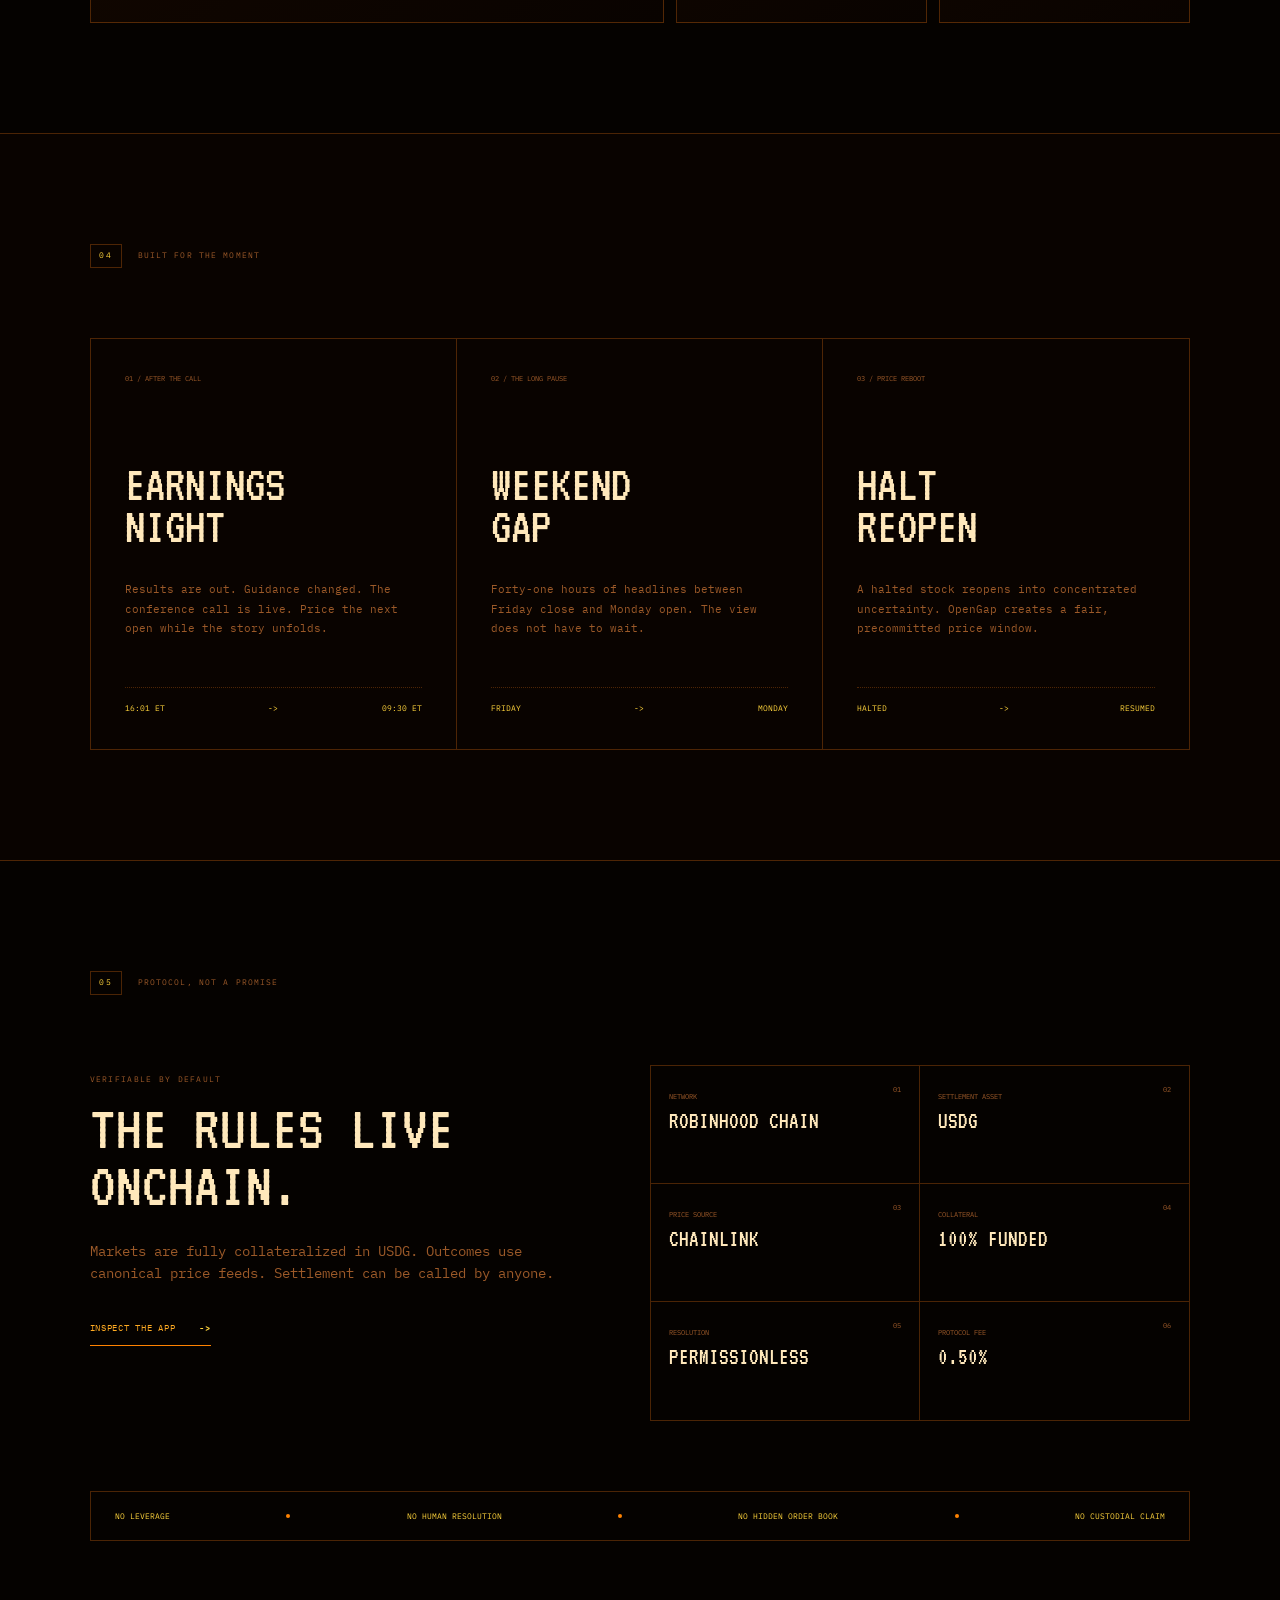
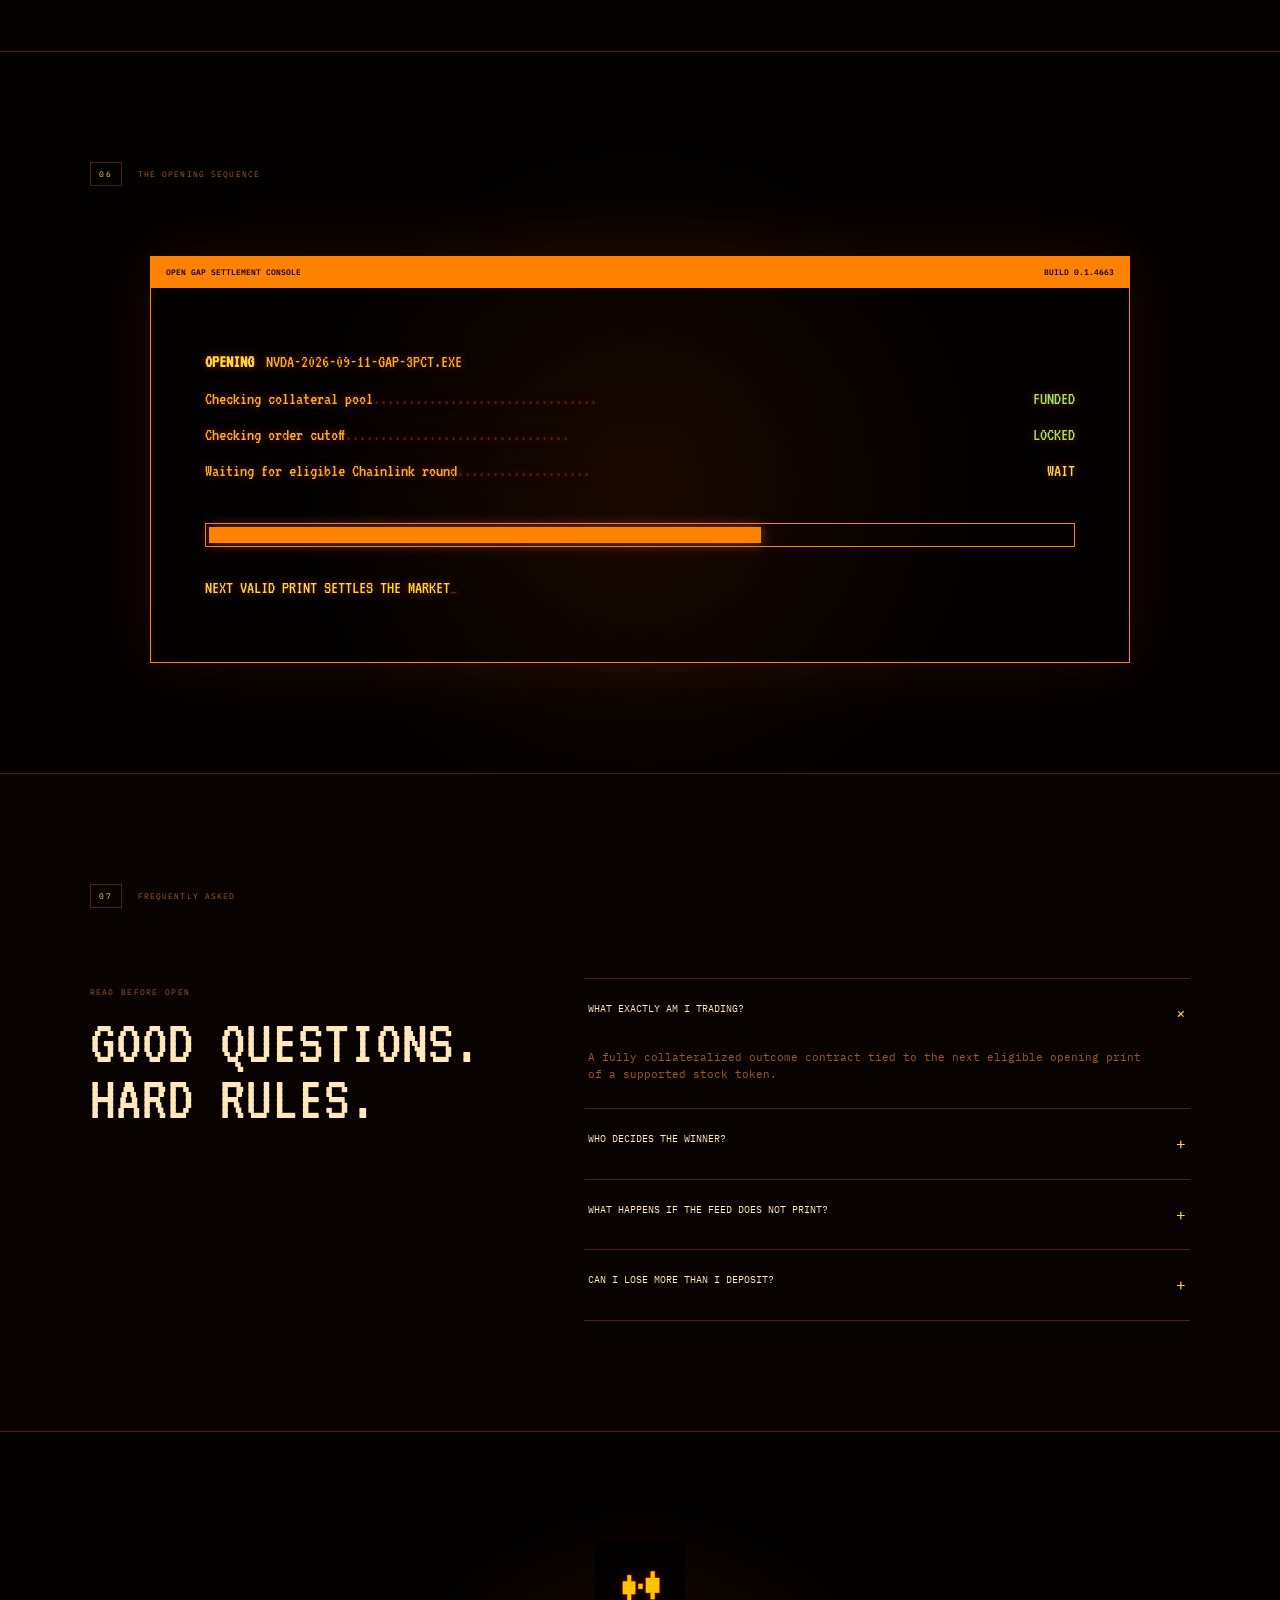
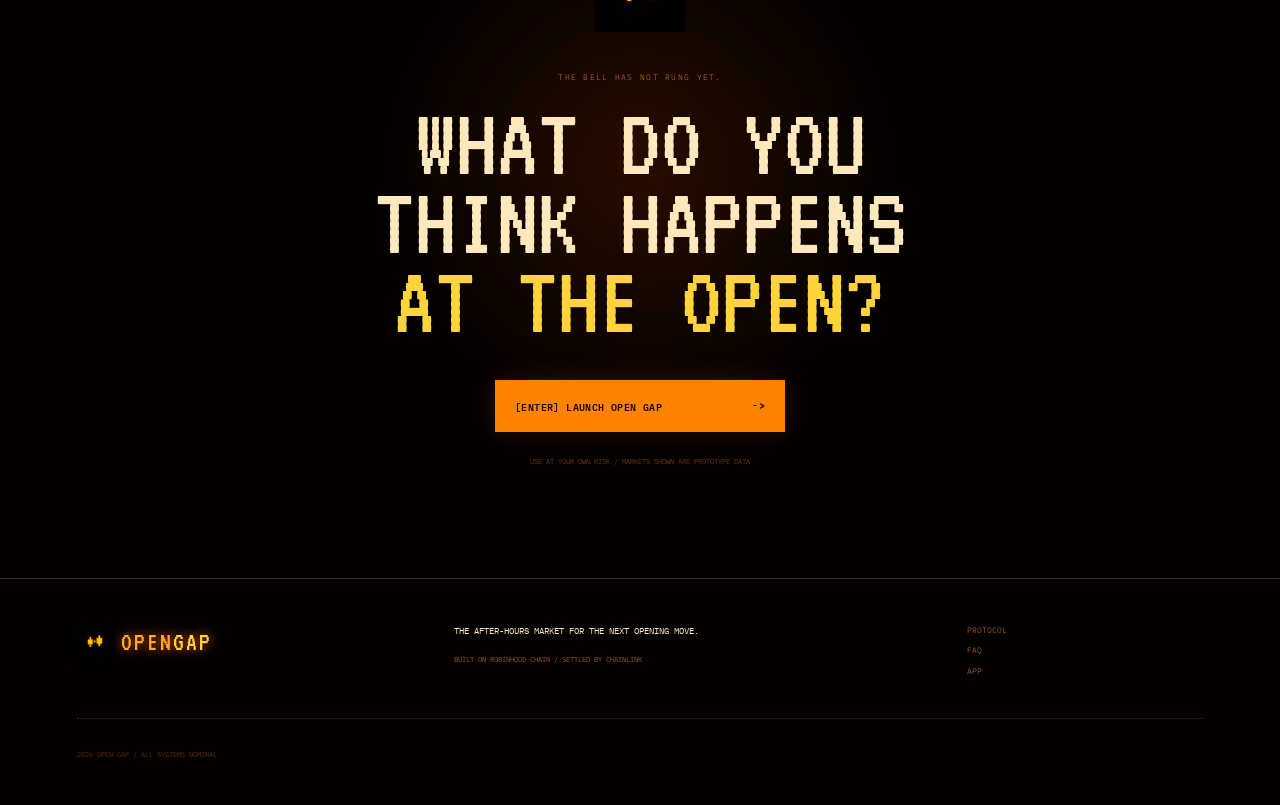
==== commit d71889ac: "Remove token CA from frontend" ====
--- a/index.html
+++ b/index.html
@@ -56,13 +56,6 @@
           <a class="launch" href="app.html">[ENTER] LAUNCH APP <b>-></b></a>
           <a class="text-link" href="#how">READ THE PROTOCOL <b>+</b></a>
         </div>
-        <div class="ca-box" aria-label="OpenGap token contract address">
-          <div>
-            <small>TOKEN CONTRACT / ROBINHOOD CHAIN</small>
-            <strong>CA: <a href="https://robinhoodchain.blockscout.com/address/0x8E063c0dFDd81ABA136538FA30478354ec9Ef7E5" target="_blank" rel="noopener noreferrer">0x8E063c0dFDd81ABA136538FA30478354ec9Ef7E5</a></strong>
-          </div>
-          <span><i></i> CA UPDATED_</span>
-        </div>
         <div class="hero-proof">
           <div><small>SETTLEMENT</small><strong>USDG</strong></div>
           <div><small>NETWORK</small><strong>ROBINHOOD CHAIN</strong></div>
--- a/landing.css
+++ b/landing.css
@@ -246,58 +246,6 @@
 }
 .text-link b { color:var(--yellow); }
 .text-link:hover { color:var(--yellow); }
-.ca-box {
-  width:min(720px,100%);
-  margin-top:26px;
-  padding:12px 14px;
-  display:grid;
-  grid-template-columns:1fr auto;
-  align-items:center;
-  gap:18px;
-  border:1px solid rgba(255,130,0,.55);
-  background:linear-gradient(90deg,rgba(255,119,0,.09),rgba(7,2,0,.82));
-  box-shadow:inset 3px 0 var(--amber),0 0 28px rgba(255,90,0,.08);
-}
-.ca-box small,
-.ca-box strong {
-  display:block;
-}
-.ca-box small {
-  color:var(--muted);
-  font-size:6px;
-  letter-spacing:.14em;
-}
-.ca-box strong {
-  margin-top:3px;
-  color:var(--cream);
-  font-size:10px;
-  font-weight:500;
-  letter-spacing:.08em;
-}
-.ca-box strong a {
-  color:inherit;
-  overflow-wrap:anywhere;
-}
-.ca-box strong a:hover {
-  color:var(--yellow);
-  text-decoration:underline;
-  text-underline-offset:3px;
-}
-.ca-box>span {
-  color:var(--yellow);
-  font-size:7px;
-  white-space:nowrap;
-}
-.ca-box>span i {
-  width:6px;
-  height:6px;
-  margin-right:7px;
-  display:inline-block;
-  border-radius:50%;
-  background:var(--amber);
-  box-shadow:0 0 8px var(--amber);
-  animation:pulse 1.8s infinite;
-}
 .hero-proof {
   margin-top:80px;
   display:flex;
@@ -1040,7 +988,6 @@
   .protocol-grid { gap:40px; }
 }
 @media(max-width:700px) {
-  .ca-box { grid-template-columns:1fr; gap:8px; }
   .site-header { height:64px; padding:0 14px; }
   .logo img { width:34px; height:34px; }
   .logo>span { font-size:27px; }
